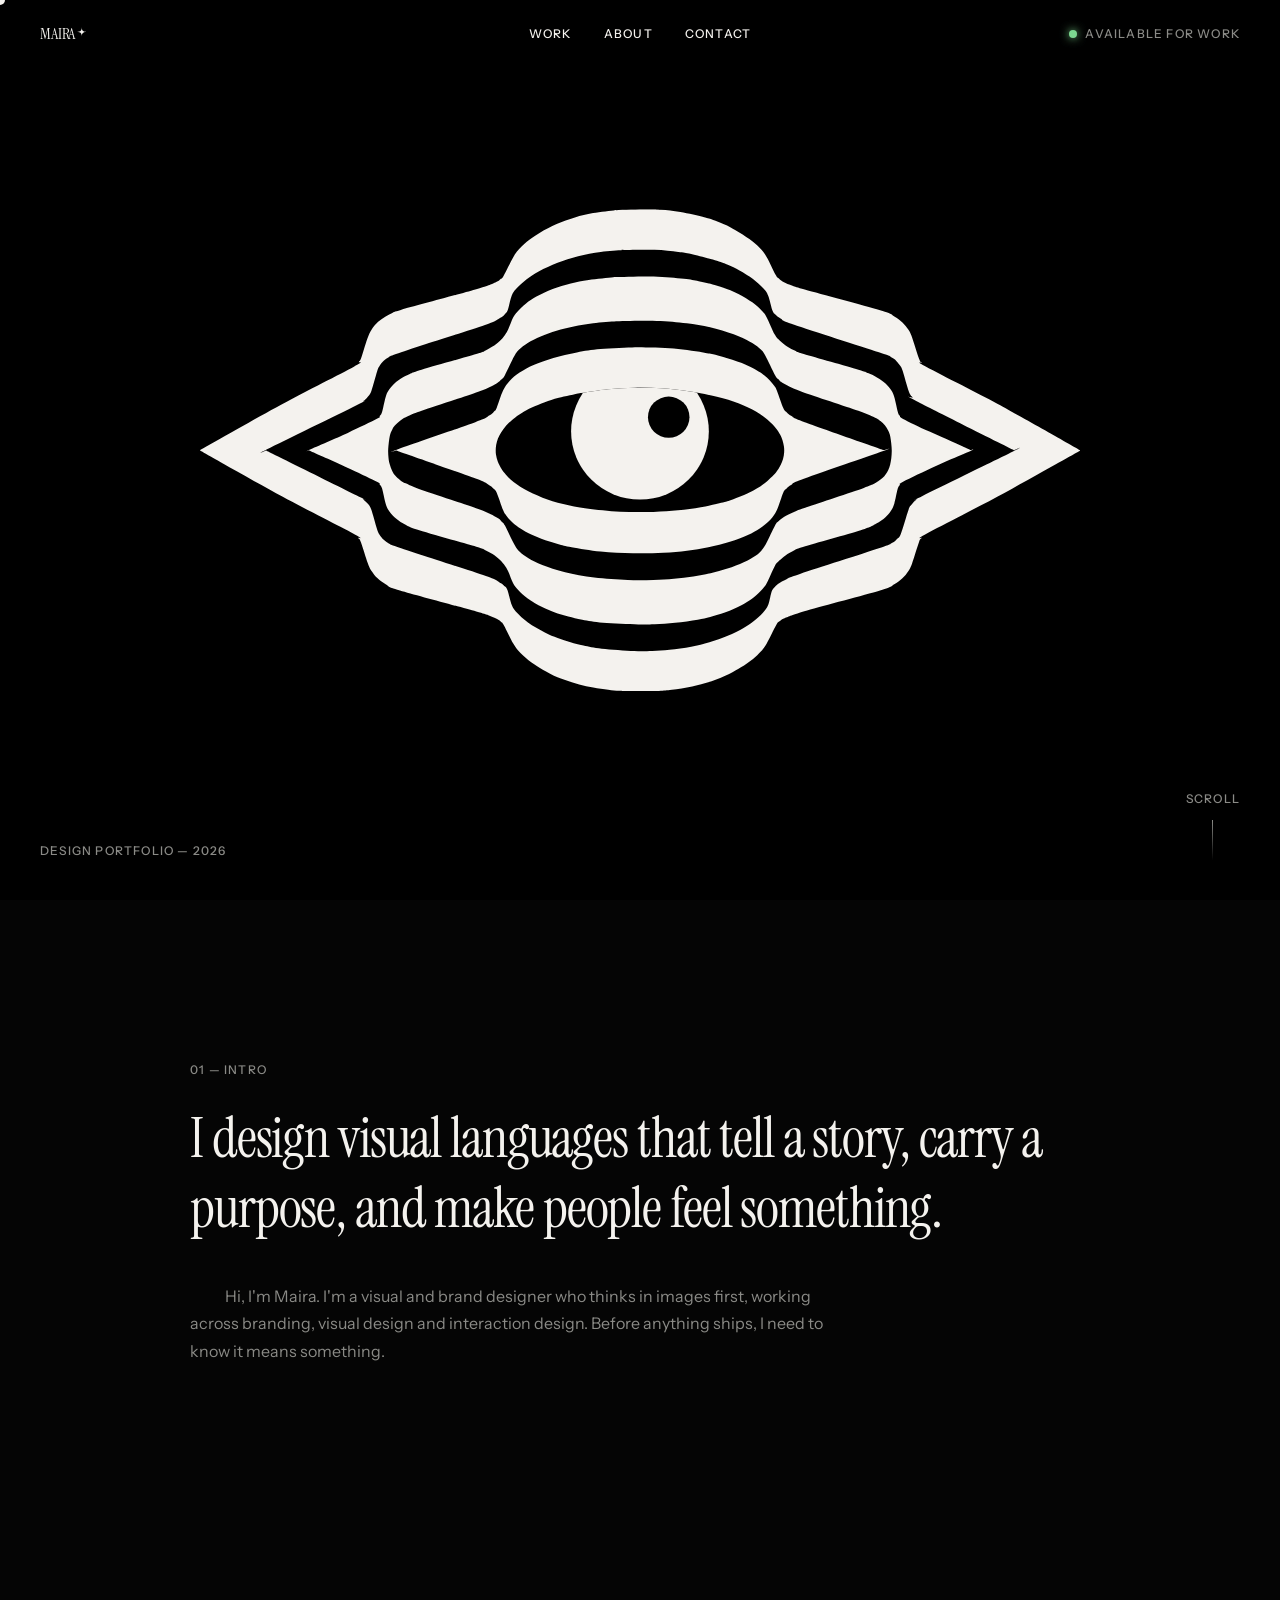
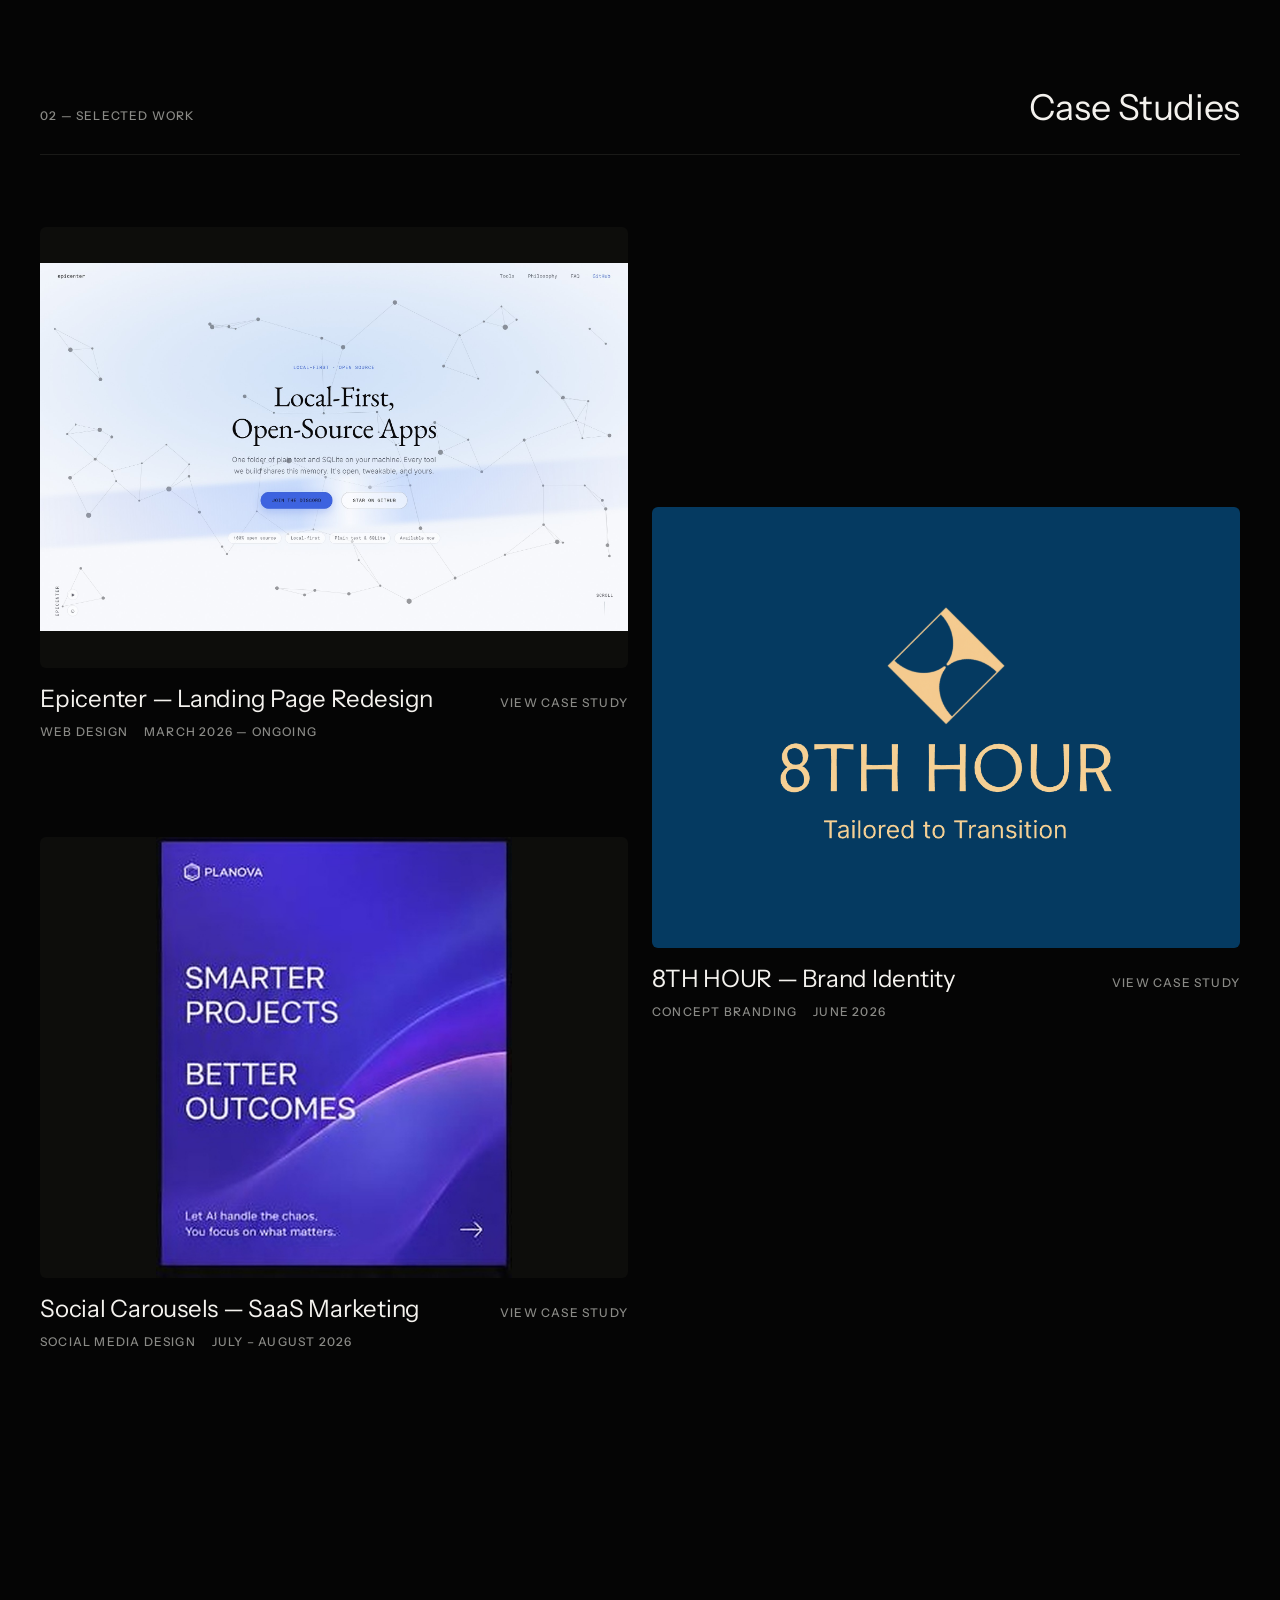
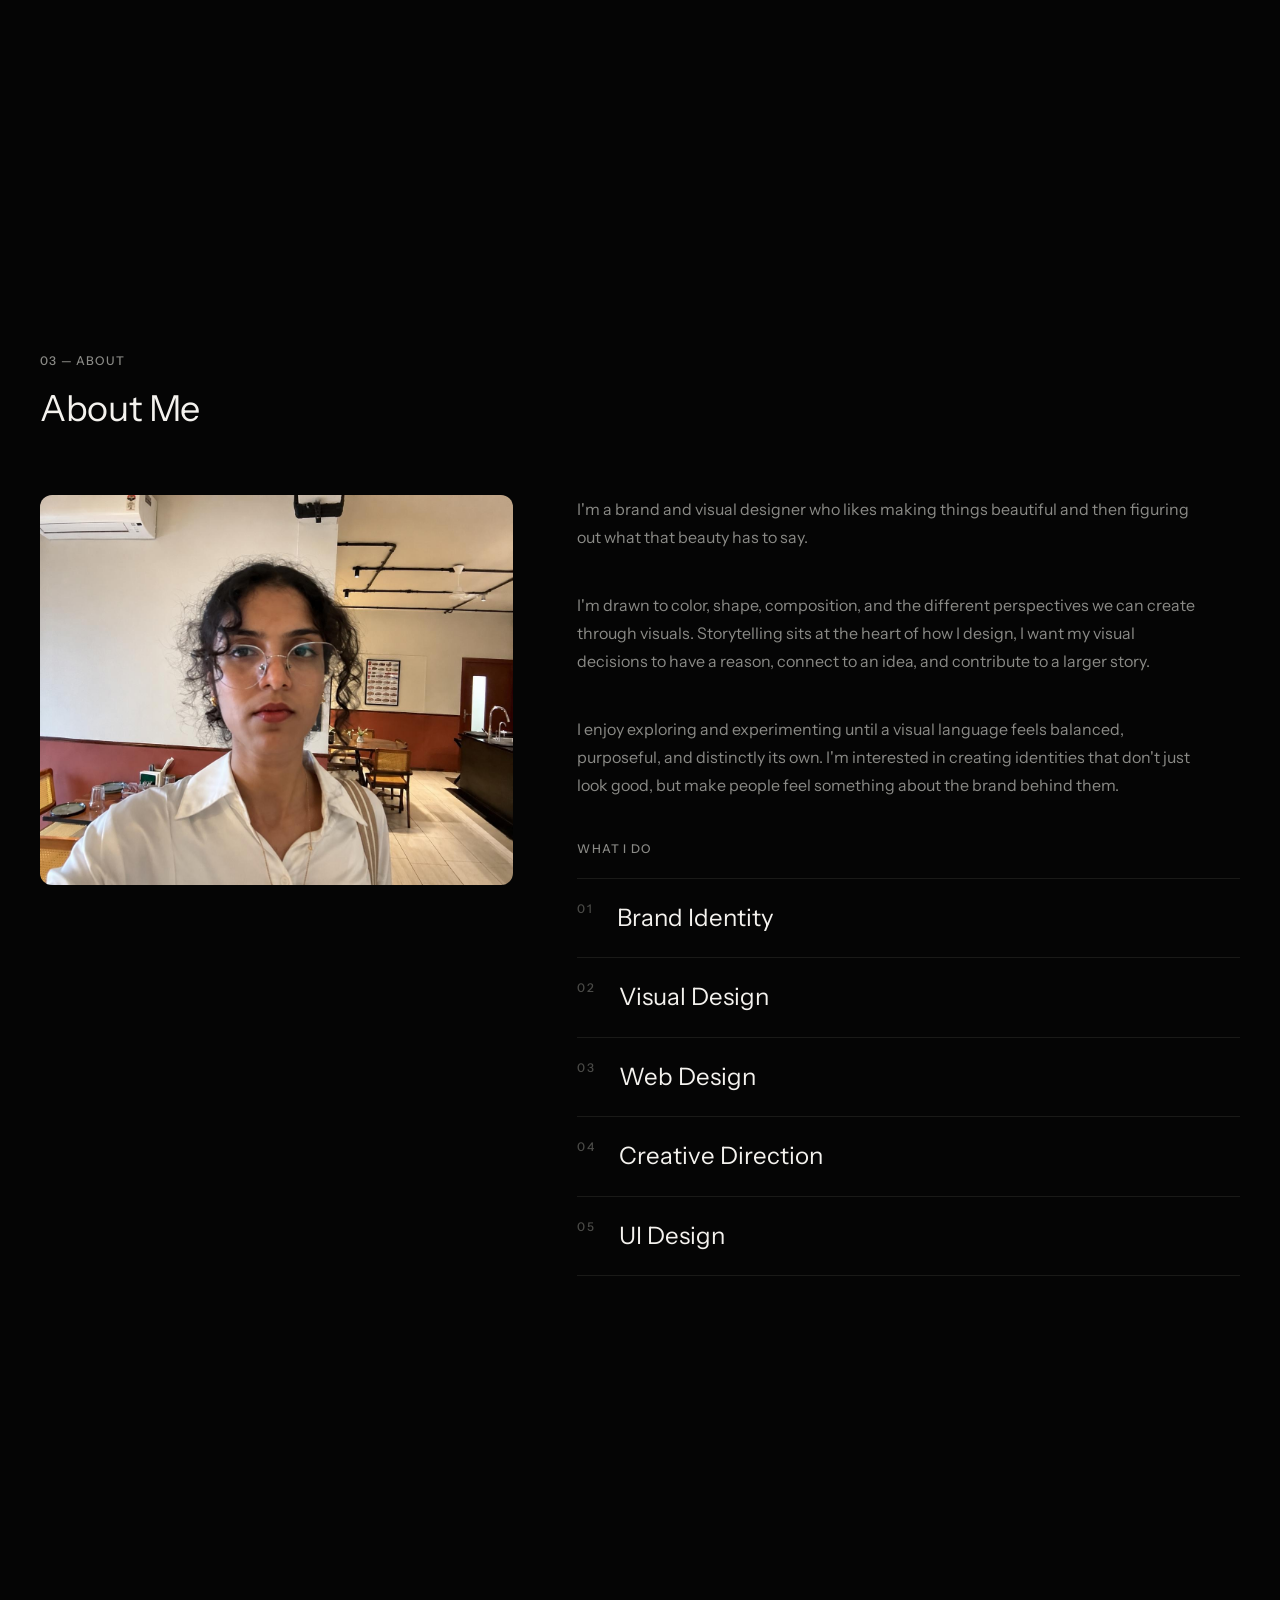
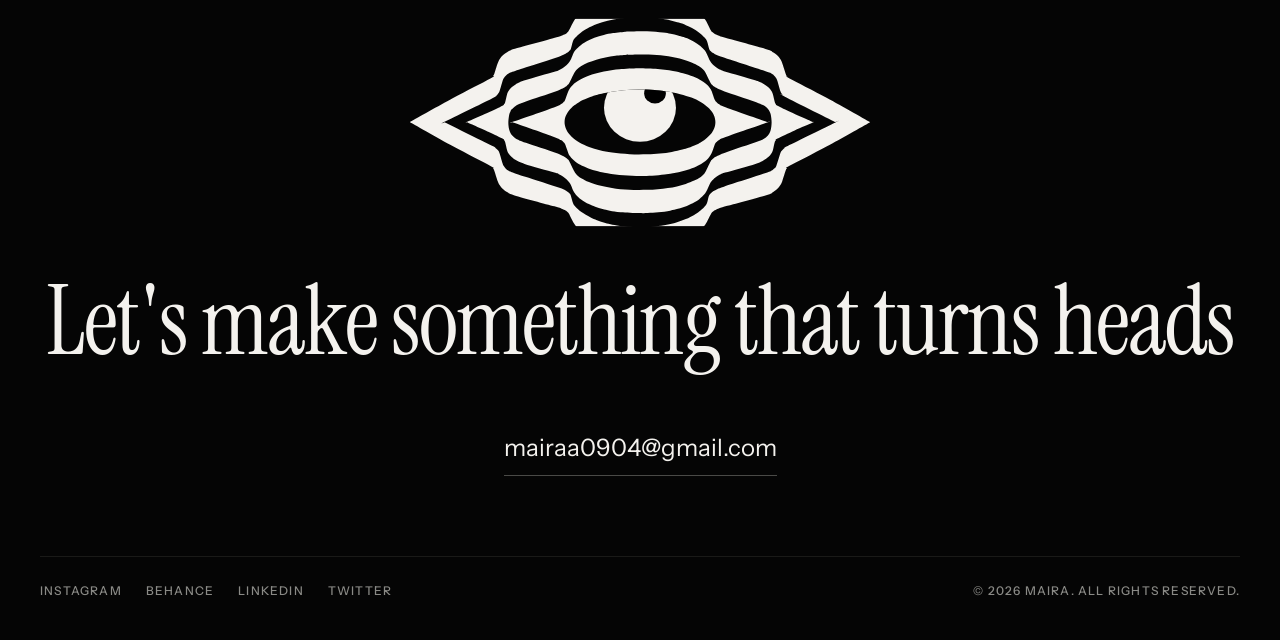
==== index.html @ 18695dc4 "Make all three About paragraphs match in font and size Dropped the italic Instrument Serif pull-quot" ====
<!DOCTYPE html>
<html lang="en">
<head>
<meta charset="UTF-8" />
<meta name="viewport" content="width=device-width, initial-scale=1.0" />
<title>Maira — Design Portfolio</title>
<meta name="description" content="Maira — Multidisciplinary designer working across brand, product and digital experience design." />
<link rel="icon" href="assets/favicon.ico" sizes="any">
<link rel="icon" href="assets/favicon-32.png" type="image/png" sizes="32x32">
<link rel="icon" href="assets/favicon-512.png" type="image/png" sizes="512x512">
<link rel="apple-touch-icon" href="assets/apple-touch-icon.png">
<link rel="preconnect" href="https://fonts.googleapis.com">
<link rel="preconnect" href="https://fonts.gstatic.com" crossorigin>
<link href="https://fonts.googleapis.com/css2?family=Instrument+Sans:wght@400;500;700&family=Instrument+Serif:ital@0;1&display=swap" rel="stylesheet">
<link rel="stylesheet" href="css/style.css?v=7" />
</head>
<body>

<div class="cursor" id="cursor"></div>
<div class="grain"></div>

<svg width="0" height="0" style="position:absolute" aria-hidden="true">
  <defs>
    <symbol id="eyeMark" viewBox="0 0 815.08 446.53">
      <clipPath id="eyeOpen"><path d="M351.53 170.43C348.07 171.17 337.65 173.23 332.29 174.60C326.92 175.97 323.51 177.14 319.35 178.64C315.19 180.14 310.55 182.15 307.35 183.61C304.15 185.07 302.76 185.83 300.16 187.39C297.56 188.95 294.06 191.29 291.75 192.99C289.45 194.69 288.10 195.86 286.33 197.60C284.56 199.34 282.63 201.42 281.12 203.41C279.62 205.40 278.31 207.59 277.30 209.56C276.28 211.53 275.56 213.33 275.01 215.24C274.46 217.15 274.15 219.01 274.00 220.99C273.86 222.98 273.84 225.04 274.14 227.14C274.44 229.23 275.04 231.50 275.80 233.58C276.57 235.66 277.69 237.85 278.73 239.63C279.77 241.42 280.53 242.50 282.06 244.30C283.60 246.09 284.91 247.94 287.93 250.42C290.96 252.90 295.31 256.41 300.19 259.19C305.08 261.97 311.22 264.81 317.25 267.11C323.28 269.40 329.55 271.27 336.35 272.95C343.15 274.62 349.28 275.97 358.07 277.17C366.85 278.36 378.72 279.60 389.05 280.12C399.38 280.65 411.09 280.52 420.05 280.31C429.01 280.10 435.50 279.59 442.81 278.88C450.12 278.16 457.26 277.19 463.91 276.03C470.57 274.87 477.83 273.15 482.75 271.93C487.67 270.71 489.39 270.16 493.43 268.71C497.47 267.26 503.41 264.83 506.98 263.24C510.56 261.65 512.16 260.77 514.88 259.15C517.60 257.54 520.20 256.13 523.30 253.56C526.40 250.99 531.12 246.36 533.47 243.71C535.82 241.06 536.32 239.74 537.41 237.66C538.50 235.59 539.40 233.31 540.01 231.25C540.61 229.18 540.89 227.18 541.04 225.27C541.18 223.36 541.12 221.68 540.87 219.78C540.62 217.88 540.11 215.66 539.53 213.85C538.96 212.04 538.37 210.67 537.44 208.93C536.51 207.20 535.49 205.41 533.95 203.44C532.41 201.48 531.37 199.84 528.20 197.17C525.03 194.49 519.85 190.31 514.93 187.41C510.00 184.51 504.66 182.04 498.64 179.74C492.63 177.45 486.50 175.49 478.82 173.63C471.13 171.76 461.07 169.85 452.55 168.55C444.02 167.25 435.95 166.39 427.65 165.84C419.36 165.29 411.08 165.09 402.78 165.23C394.49 165.37 386.18 165.87 377.90 166.69C369.62 167.51 357.49 169.53 353.09 170.15C348.70 170.78 355.00 169.69 351.53 170.43Z"/></clipPath>
      <path class="mark__art" fill-rule="evenodd" d="M385.56 0.82C390.43 0.68 407.14 0.11 414.05 0.07C420.97 0.02 421.89 0.12 427.05 0.55C432.20 0.97 438.17 1.43 444.96 2.60C451.76 3.77 462.02 6.08 467.82 7.59C473.62 9.09 475.81 10.08 479.76 11.62C483.72 13.17 486.68 14.20 491.52 16.85C496.37 19.49 504.36 24.33 508.85 27.50C513.35 30.67 515.82 33.05 518.50 35.87C521.18 38.69 522.53 40.34 524.94 44.43C527.35 48.52 531.21 57.17 532.98 60.39C534.76 63.61 534.51 62.70 535.60 63.76C536.69 64.83 537.74 65.78 539.54 66.80C541.35 67.82 543.01 68.65 546.43 69.90C549.85 71.15 546.17 70.36 560.08 74.30C573.99 78.23 616.05 89.35 629.89 93.51C643.73 97.67 639.66 97.38 643.11 99.26C646.57 101.13 648.45 102.75 650.61 104.76C652.76 106.77 654.57 109.12 656.03 111.33C657.48 113.54 657.66 113.52 659.32 118.02C660.99 122.53 664.50 134.38 666.01 138.37C667.52 142.37 667.30 140.77 668.39 142.01C669.47 143.26 660.76 139.44 672.51 145.85C684.26 152.25 715.16 167.59 738.90 180.46C762.63 193.33 814.92 223.07 814.92 223.07C814.92 223.07 827.27 216.65 814.59 223.82C801.91 230.99 762.52 253.27 738.83 266.09C715.14 278.91 684.20 294.32 672.45 300.74C660.70 307.15 669.43 303.33 668.35 304.59C667.27 305.84 667.45 304.36 666.00 308.24C664.54 312.11 661.27 323.34 659.61 327.84C657.94 332.34 657.50 332.92 656.00 335.26C654.49 337.59 652.74 339.83 650.58 341.84C648.43 343.85 646.51 345.45 643.05 347.32C639.60 349.19 643.30 349.01 629.84 353.06C616.38 357.11 577.01 367.33 562.28 371.61C547.55 375.89 545.65 377.10 541.46 378.73C537.28 380.37 538.46 380.36 537.17 381.40C535.89 382.45 535.77 381.55 533.73 385.01C531.69 388.47 527.29 398.04 524.91 402.15C522.52 406.26 521.55 407.29 519.44 409.68C517.32 412.06 515.28 414.00 512.22 416.44C509.15 418.88 504.72 421.98 501.04 424.30C497.35 426.63 494.65 428.26 490.11 430.38C485.58 432.51 479.54 435.12 473.83 437.05C468.11 438.98 461.95 440.65 455.81 441.98C449.67 443.31 442.11 444.35 436.98 445.05C431.86 445.74 430.21 445.88 425.05 446.13C419.90 446.38 412.05 446.54 406.05 446.53C400.05 446.52 393.71 446.32 389.06 446.07C384.41 445.82 382.28 445.54 378.14 445.02C374.01 444.51 368.75 443.82 364.26 443.00C359.76 442.17 355.65 441.29 351.20 440.09C346.75 438.89 342.05 437.46 337.56 435.80C333.07 434.13 329.29 432.74 324.27 430.10C319.24 427.45 311.93 423.08 307.40 419.95C302.87 416.81 299.96 414.24 297.08 411.28C294.21 408.32 292.72 406.47 290.15 402.20C287.59 397.93 283.54 388.96 281.68 385.66C279.81 382.36 280.00 383.35 278.98 382.37C277.96 381.40 277.28 380.76 275.57 379.81C273.86 378.86 271.99 377.90 268.71 376.69C265.43 375.47 269.81 376.45 255.90 372.52C241.99 368.59 199.12 357.23 185.24 353.09C171.37 348.96 176.11 349.58 172.66 347.71C169.20 345.84 166.76 343.93 164.50 341.86C162.24 339.79 160.59 337.62 159.08 335.29C157.57 332.95 157.12 332.36 155.45 327.87C153.78 323.37 150.52 312.18 149.06 308.30C147.60 304.43 147.78 305.88 146.70 304.63C145.63 303.37 154.35 307.18 142.61 300.77C130.86 294.35 99.98 279.01 76.24 266.13C52.50 253.26 0.16 223.51 0.16 223.51C0.16 223.51 -12.07 229.86 0.50 222.75C13.06 215.63 51.87 193.63 75.54 180.81C99.22 167.99 130.62 152.39 142.55 145.82C154.48 139.25 145.98 142.75 147.11 141.38C148.25 140.01 148.06 141.16 149.36 137.62C150.66 134.08 153.29 124.52 154.90 120.13C156.52 115.74 157.34 113.92 159.02 111.27C160.70 108.63 162.85 106.27 165.00 104.26C167.16 102.26 169.69 100.63 171.96 99.23C174.23 97.83 176.28 96.88 178.63 95.88C180.97 94.88 173.27 96.82 186.01 93.22C198.74 89.62 240.42 78.51 255.01 74.27C269.60 70.04 269.68 69.43 273.57 67.83C277.47 66.23 277.10 65.71 278.38 64.66C279.66 63.61 279.30 64.92 281.26 61.54C283.22 58.16 287.66 48.59 290.13 44.39C292.60 40.19 293.59 39.02 296.08 36.34C298.57 33.67 301.88 30.80 305.07 28.32C308.26 25.84 311.00 23.91 315.21 21.46C319.42 19.01 325.01 15.94 330.35 13.63C335.69 11.31 341.63 9.25 347.26 7.57C352.89 5.89 357.89 4.66 364.15 3.55C370.41 2.44 381.26 1.37 384.83 0.91C388.40 0.46 380.69 0.96 385.56 0.82ZM391.33 37.75C387.83 38.07 377.99 38.61 371.14 39.58C364.29 40.55 356.88 41.91 350.22 43.56C343.57 45.21 337.23 47.18 331.20 49.48C325.18 51.77 318.85 54.78 314.08 57.33C309.31 59.89 306.13 62.04 302.56 64.81C298.99 67.58 295.02 71.29 292.67 73.95C290.32 76.61 289.71 77.53 288.45 80.77C287.18 84.00 286.13 90.59 285.08 93.36C284.03 96.12 283.26 96.19 282.12 97.38C280.98 98.56 281.26 98.84 278.23 100.48C275.20 102.11 276.03 102.95 263.95 107.20C251.86 111.44 219.79 121.35 205.72 125.95C191.66 130.56 184.69 132.96 179.54 134.82C174.39 136.67 176.38 136.13 174.81 137.07C173.24 138.00 171.59 139.01 170.15 140.41C168.70 141.80 167.18 143.78 166.16 145.42C165.14 147.07 165.25 146.49 164.02 150.26C162.80 154.03 160.23 164.15 158.80 168.05C157.37 171.95 156.67 172.05 155.43 173.65C154.19 175.25 153.16 176.28 151.35 177.63C149.53 178.98 159.40 174.33 144.52 181.77C129.64 189.22 75.96 215.35 62.06 222.31C48.17 229.27 61.13 223.53 61.13 223.53C61.13 223.53 130.27 257.65 145.22 265.14C160.17 272.64 149.21 267.31 150.84 268.51C152.47 269.72 153.73 270.83 155.01 272.38C156.29 273.94 157.06 273.96 158.52 277.84C159.98 281.71 162.52 291.72 163.79 295.61C165.07 299.50 165.12 299.42 166.18 301.18C167.25 302.94 168.74 304.79 170.18 306.18C171.63 307.57 173.16 308.54 174.85 309.51C176.54 310.48 175.43 310.23 180.33 311.99C185.24 313.75 190.19 315.46 204.27 320.07C218.34 324.68 252.43 335.30 264.76 339.64C277.09 343.98 275.37 344.50 278.26 346.10C281.16 347.70 281.06 348.14 282.14 349.23C283.22 350.31 283.65 349.72 284.76 352.61C285.87 355.50 287.38 363.16 288.78 366.58C290.19 370.01 290.68 370.50 293.17 373.17C295.67 375.85 299.38 379.50 303.75 382.63C308.13 385.76 314.83 389.53 319.41 391.94C323.99 394.35 327.29 395.57 331.25 397.10C335.22 398.63 339.21 399.94 343.19 401.11C347.17 402.29 350.31 403.16 355.13 404.16C359.95 405.16 364.27 406.25 372.09 407.10C379.91 407.95 394.23 408.92 402.05 409.25C409.88 409.59 413.57 409.32 419.05 409.11C424.54 408.89 428.97 408.64 434.96 407.97C440.95 407.31 448.83 406.27 454.99 405.13C461.14 403.98 466.25 402.76 471.88 401.08C477.52 399.41 483.55 397.31 488.81 395.08C494.08 392.86 499.55 389.97 503.49 387.74C507.42 385.52 509.44 384.07 512.42 381.72C515.41 379.37 519.11 376.19 521.41 373.65C523.71 371.12 524.96 369.57 526.24 366.51C527.52 363.46 528.28 357.86 529.09 355.33C529.90 352.80 529.99 352.76 531.08 351.35C532.17 349.94 533.60 348.34 535.63 346.88C537.67 345.41 539.87 344.12 543.31 342.57C546.76 341.02 542.03 342.33 556.28 337.57C570.53 332.82 614.71 318.78 628.80 314.03C642.90 309.29 638.01 310.60 640.86 309.11C643.71 307.63 644.48 306.57 645.87 305.12C647.27 303.68 647.48 304.91 649.20 300.47C650.93 296.03 654.55 282.97 656.21 278.46C657.87 273.96 657.92 275.03 659.16 273.43C660.40 271.84 661.99 270.23 663.67 268.90C665.34 267.57 654.31 272.91 669.20 265.47C684.10 258.03 738.89 231.33 753.02 224.26C767.14 217.20 753.95 223.10 753.95 223.10C753.95 223.10 679.90 186.27 664.26 178.13C648.62 169.98 661.38 175.80 660.09 174.25C658.81 172.70 658.06 172.80 656.55 168.81C655.04 164.82 652.30 154.21 651.03 150.33C649.75 146.44 649.90 147.14 648.89 145.49C647.87 143.85 646.36 141.84 644.92 140.44C643.48 139.04 642.94 138.42 640.27 137.10C637.59 135.79 643.83 137.57 628.85 132.54C613.86 127.52 565.50 112.16 550.38 106.95C535.25 101.74 540.90 102.80 538.09 101.30C535.27 99.79 534.76 99.10 533.47 97.89C532.17 96.68 531.51 97.01 530.32 94.04C529.12 91.07 527.67 83.51 526.28 80.08C524.88 76.65 524.32 76.07 521.93 73.46C519.53 70.85 515.63 67.21 511.92 64.41C508.22 61.61 503.54 58.82 499.70 56.67C495.86 54.51 492.37 52.99 488.88 51.49C485.39 49.98 484.39 49.32 478.75 47.65C473.11 45.97 460.98 42.79 455.02 41.42C449.07 40.06 448.70 40.12 443.04 39.48C437.38 38.83 429.54 37.85 421.05 37.55C412.57 37.25 397.09 37.63 392.13 37.66C387.18 37.70 394.83 37.43 391.33 37.75ZM383.58 62.82C389.78 62.71 409.31 61.95 420.05 62.22C430.80 62.49 441.07 63.71 448.04 64.44C455.01 65.17 457.40 65.77 461.87 66.63C466.33 67.48 471.01 68.60 474.82 69.60C478.64 70.59 480.87 71.19 484.77 72.61C488.67 74.03 493.70 75.83 498.22 78.14C502.75 80.44 508.22 83.77 511.91 86.42C515.60 89.06 518.24 91.80 520.36 94.01C522.49 96.22 522.67 96.03 524.67 99.70C526.66 103.37 530.22 112.32 532.34 116.03C534.47 119.74 535.44 120.08 537.41 121.95C539.38 123.81 541.86 125.70 544.18 127.22C546.49 128.74 548.79 129.94 551.30 131.09C553.81 132.24 549.46 131.21 559.22 134.12C568.97 137.04 599.93 145.64 609.83 148.58C619.73 151.51 615.71 150.51 618.64 151.74C621.57 152.97 624.68 154.35 627.40 155.96C630.11 157.57 632.78 159.40 634.95 161.40C637.12 163.40 639.04 165.84 640.41 167.97C641.77 170.10 642.12 170.87 643.12 174.20C644.13 177.52 645.58 185.08 646.42 187.91C647.27 190.73 647.41 190.09 648.21 191.14C649.01 192.18 646.57 191.66 651.23 194.17C655.89 196.68 665.70 201.36 676.18 206.18C686.66 211.00 714.10 223.08 714.10 223.08C714.10 223.08 719.10 221.42 713.69 223.89C708.27 226.35 692.02 233.11 681.61 237.86C671.19 242.62 656.77 249.48 651.20 252.41C645.63 255.35 649.03 254.30 648.18 255.46C647.34 256.62 646.97 256.55 646.12 259.38C645.28 262.21 644.15 269.13 643.12 272.44C642.10 275.75 641.35 277.11 639.98 279.23C638.61 281.36 637.22 283.17 634.90 285.18C632.58 287.19 629.85 289.29 626.04 291.31C622.22 293.33 623.28 293.71 612.01 297.27C600.74 300.84 568.67 309.63 558.43 312.71C548.18 315.80 553.24 314.50 550.55 315.81C547.87 317.12 544.58 319.02 542.31 320.58C540.03 322.13 538.55 323.48 536.89 325.14C535.22 326.81 534.30 327.05 532.32 330.57C530.33 334.10 526.84 342.78 525.00 346.27C523.15 349.76 523.22 349.34 521.22 351.51C519.23 353.69 515.90 357.00 513.03 359.30C510.16 361.60 507.77 363.22 504.03 365.30C500.28 367.38 495.43 369.86 490.55 371.80C485.67 373.74 479.69 375.57 474.76 376.95C469.82 378.33 466.74 379.07 460.96 380.09C455.17 381.11 446.69 382.36 440.04 383.06C433.39 383.77 426.72 384.10 421.05 384.33C415.39 384.57 414.01 384.72 406.05 384.48C398.09 384.24 381.96 383.62 373.31 382.89C364.65 382.16 359.50 381.05 354.14 380.10C348.77 379.15 345.46 378.33 341.13 377.18C336.80 376.02 332.19 374.63 328.16 373.18C324.12 371.73 321.06 370.64 316.91 368.47C312.75 366.30 306.91 362.83 303.21 360.19C299.52 357.54 296.93 354.93 294.73 352.63C292.53 350.32 291.54 349.18 290.02 346.37C288.50 343.56 286.84 338.39 285.62 335.76C284.40 333.14 284.05 332.46 282.72 330.62C281.40 328.77 279.64 326.56 277.68 324.69C275.72 322.81 273.27 320.91 270.96 319.38C268.65 317.84 266.35 316.66 263.85 315.51C261.34 314.35 266.04 315.51 255.92 312.47C245.79 309.43 214.35 300.87 203.09 297.29C191.83 293.71 192.17 293.01 188.35 291.00C184.53 288.99 182.43 287.29 180.15 285.24C177.87 283.18 176.04 280.80 174.67 278.68C173.29 276.56 172.92 275.82 171.92 272.50C170.92 269.17 169.58 261.66 168.66 258.74C167.75 255.81 167.25 255.99 166.45 254.94C165.65 253.90 168.34 254.83 163.88 252.46C159.41 250.09 150.13 245.55 139.65 240.72C129.18 235.90 101.01 223.52 101.01 223.52C101.01 223.52 95.43 225.44 101.40 222.71C107.38 219.98 126.47 211.90 136.88 207.13C147.28 202.36 158.93 196.70 163.85 194.12C168.77 191.54 165.61 192.68 166.40 191.63C167.20 190.59 167.71 190.78 168.63 187.86C169.55 184.94 170.91 177.44 171.91 174.12C172.91 170.79 173.26 170.03 174.63 167.91C176.00 165.78 177.93 163.36 180.11 161.36C182.28 159.37 185.31 157.40 187.68 155.93C190.04 154.47 191.38 153.81 194.31 152.58C197.24 151.35 195.00 151.64 205.25 148.56C215.51 145.48 245.98 137.05 255.85 134.08C265.72 131.11 261.97 131.89 264.48 130.74C266.99 129.60 268.71 128.67 270.91 127.19C273.10 125.72 275.75 123.67 277.65 121.90C279.55 120.13 280.97 118.41 282.30 116.57C283.62 114.72 284.31 113.55 285.60 110.83C286.88 108.12 288.66 102.91 290.02 100.27C291.39 97.64 291.77 97.20 293.77 95.04C295.76 92.87 299.04 89.64 302.01 87.28C304.99 84.92 307.50 83.11 311.61 80.88C315.72 78.66 321.37 75.94 326.68 73.92C331.98 71.90 337.88 70.17 343.44 68.76C349.01 67.35 353.50 66.43 360.07 65.45C366.63 64.48 378.93 63.34 382.85 62.90C386.77 62.46 377.38 62.94 383.58 62.82ZM385.34 103.77C381.67 104.08 370.66 104.78 364.13 105.58C357.60 106.37 351.80 107.38 346.15 108.53C340.50 109.69 335.31 110.98 330.21 112.52C325.10 114.06 319.95 115.89 315.51 117.77C311.06 119.66 306.86 121.79 303.54 123.81C300.22 125.83 297.69 127.80 295.60 129.88C293.51 131.95 293.20 132.29 291.01 136.25C288.81 140.21 284.45 150.02 282.40 153.64C280.36 157.26 280.07 156.65 278.71 157.96C277.35 159.27 277.74 159.66 274.24 161.49C270.74 163.32 269.20 164.76 257.71 168.94C246.22 173.12 215.83 182.94 205.30 186.58C194.76 190.21 197.49 189.44 194.48 190.75C191.47 192.07 189.58 192.83 187.21 194.46C184.84 196.09 181.80 198.91 180.27 200.54C178.73 202.17 178.75 202.66 178.00 204.24C177.26 205.82 176.41 207.07 175.79 210.00C175.18 212.93 174.54 218.51 174.34 221.81C174.14 225.11 174.36 227.49 174.57 229.81C174.78 232.14 175.03 233.67 175.60 235.76C176.18 237.85 177.17 240.54 178.03 242.34C178.89 244.15 179.53 245.17 180.77 246.59C182.00 248.01 183.83 249.67 185.45 250.89C187.07 252.10 187.17 252.36 190.49 253.87C193.80 255.39 194.14 256.02 205.35 259.98C216.57 263.94 246.16 273.39 257.75 277.64C269.34 281.89 271.30 283.55 274.89 285.46C278.48 287.37 278.02 287.84 279.28 289.09C280.54 290.34 280.49 289.40 282.45 292.94C284.42 296.48 288.77 306.27 291.05 310.32C293.33 314.37 293.92 315.10 296.12 317.23C298.32 319.37 300.76 321.10 304.24 323.12C307.72 325.15 311.37 327.24 317.01 329.41C322.66 331.58 330.12 334.21 338.14 336.15C346.15 338.10 355.43 339.90 365.08 341.09C374.74 342.28 386.89 342.93 396.05 343.30C405.21 343.66 412.89 343.46 420.05 343.27C427.22 343.08 432.90 342.68 439.05 342.15C445.20 341.62 451.31 340.92 456.96 340.08C462.61 339.24 467.68 338.32 472.95 337.11C478.22 335.90 483.46 334.53 488.58 332.82C493.69 331.12 499.30 328.88 503.63 326.88C507.96 324.88 511.84 322.60 514.56 320.82C517.28 319.04 518.32 318.05 519.95 316.19C521.59 314.33 522.26 313.52 524.37 309.64C526.49 305.76 530.72 296.34 532.62 292.91C534.52 289.48 534.42 290.36 535.79 289.06C537.15 287.75 538.41 286.50 540.81 285.07C543.21 283.63 546.70 281.98 550.19 280.46C553.68 278.94 550.96 279.70 561.74 275.97C572.51 272.24 603.72 262.13 614.83 258.08C625.95 254.04 625.04 253.81 628.43 251.71C631.82 249.60 633.36 247.97 635.16 245.45C636.96 242.93 638.30 240.17 639.23 236.56C640.16 232.96 640.69 228.09 640.73 223.81C640.76 219.53 640.00 214.02 639.44 210.88C638.88 207.75 638.22 206.79 637.37 204.99C636.51 203.18 635.51 201.51 634.33 200.04C633.14 198.57 631.75 197.32 630.24 196.15C628.74 194.99 628.71 194.65 625.30 193.06C621.89 191.47 621.11 190.63 609.79 186.61C598.47 182.59 568.97 173.19 557.38 168.95C545.79 164.71 543.83 163.05 540.23 161.15C536.64 159.25 537.09 158.78 535.82 157.53C534.56 156.29 534.67 157.33 532.65 153.69C530.62 150.05 525.86 139.65 523.67 135.69C521.48 131.72 521.50 131.87 519.48 129.89C517.46 127.92 514.98 125.90 511.54 123.83C508.10 121.77 504.46 119.71 498.85 117.50C493.23 115.29 485.82 112.58 477.84 110.59C469.87 108.60 460.10 106.78 450.97 105.58C441.84 104.38 433.86 103.70 423.05 103.39C412.25 103.08 392.43 103.63 386.14 103.70C379.85 103.76 389.01 103.45 385.34 103.77ZM403.60 127.83C408.92 127.98 424.40 127.98 434.79 128.77C445.18 129.56 457.79 131.26 465.96 132.56C474.14 133.86 477.86 134.94 483.84 136.59C489.83 138.25 496.40 140.30 501.86 142.50C507.32 144.69 513.16 147.87 516.60 149.76C520.05 151.64 520.67 152.35 522.53 153.82C524.40 155.29 526.25 156.94 527.80 158.56C529.35 160.18 530.74 161.97 531.84 163.54C532.93 165.12 532.96 164.58 534.36 168.01C535.77 171.43 538.76 180.76 540.26 184.09C541.75 187.42 542.09 186.76 543.35 188.00C544.62 189.24 545.05 189.99 547.84 191.53C550.63 193.07 545.85 191.99 560.10 197.25C574.36 202.51 633.36 223.08 633.36 223.08C633.36 223.08 645.19 219.48 632.84 223.89C620.50 228.31 573.48 244.39 559.30 249.58C545.13 254.78 550.48 253.57 547.82 255.07C545.15 256.56 544.57 257.33 543.30 258.56C542.03 259.80 541.69 259.13 540.19 262.46C538.70 265.80 536.32 274.41 534.33 278.59C532.34 282.77 530.91 284.69 528.25 287.54C525.60 290.39 521.88 293.33 518.41 295.68C514.94 298.04 512.03 299.63 507.42 301.67C502.81 303.72 496.87 306.09 490.77 307.97C484.67 309.86 477.46 311.64 470.84 313.01C464.22 314.37 458.01 315.32 451.04 316.18C444.08 317.04 437.38 317.76 429.05 318.17C420.72 318.57 410.71 318.81 401.05 318.62C391.39 318.44 380.57 317.98 371.10 317.04C361.63 316.10 350.88 314.18 344.25 313.01C337.62 311.83 336.01 311.29 331.33 309.99C326.64 308.69 321.08 307.09 316.13 305.21C311.19 303.33 305.48 300.71 301.65 298.71C297.82 296.71 295.46 294.93 293.16 293.23C290.85 291.54 289.39 290.15 287.80 288.56C286.22 286.96 284.83 285.32 283.65 283.67C282.47 282.02 282.18 282.17 280.72 278.64C279.25 275.12 276.33 265.88 274.84 262.54C273.35 259.20 273.02 259.86 271.76 258.61C270.50 257.37 270.42 256.77 267.27 255.09C264.11 253.41 267.09 253.80 252.83 248.54C238.57 243.28 181.70 223.53 181.70 223.53C181.70 223.53 170.01 227.10 182.22 222.71C194.43 218.32 240.72 202.47 254.99 197.21C269.26 191.94 264.97 192.73 267.84 191.11C270.71 189.49 271.03 188.64 272.19 187.46C273.35 186.28 273.37 187.29 274.78 184.04C276.20 180.78 278.70 172.11 280.69 167.95C282.69 163.78 284.19 161.80 286.75 159.03C289.30 156.25 292.32 153.76 296.03 151.29C299.74 148.82 303.80 146.50 309.01 144.23C314.23 141.96 320.65 139.61 327.34 137.66C334.03 135.71 341.85 133.91 349.14 132.56C356.42 131.20 362.11 130.31 371.06 129.53C380.01 128.74 397.44 128.15 402.86 127.87C408.29 127.58 398.28 127.68 403.60 127.83ZM351.53 170.43C348.07 171.17 337.65 173.23 332.29 174.60C326.92 175.97 323.51 177.14 319.35 178.64C315.19 180.14 310.55 182.15 307.35 183.61C304.15 185.07 302.76 185.83 300.16 187.39C297.56 188.95 294.06 191.29 291.75 192.99C289.45 194.69 288.10 195.86 286.33 197.60C284.56 199.34 282.63 201.42 281.12 203.41C279.62 205.40 278.31 207.59 277.30 209.56C276.28 211.53 275.56 213.33 275.01 215.24C274.46 217.15 274.15 219.01 274.00 220.99C273.86 222.98 273.84 225.04 274.14 227.14C274.44 229.23 275.04 231.50 275.80 233.58C276.57 235.66 277.69 237.85 278.73 239.63C279.77 241.42 280.53 242.50 282.06 244.30C283.60 246.09 284.91 247.94 287.93 250.42C290.96 252.90 295.31 256.41 300.19 259.19C305.08 261.97 311.22 264.81 317.25 267.11C323.28 269.40 329.55 271.27 336.35 272.95C343.15 274.62 349.28 275.97 358.07 277.17C366.85 278.36 378.72 279.60 389.05 280.12C399.38 280.65 411.09 280.52 420.05 280.31C429.01 280.10 435.50 279.59 442.81 278.88C450.12 278.16 457.26 277.19 463.91 276.03C470.57 274.87 477.83 273.15 482.75 271.93C487.67 270.71 489.39 270.16 493.43 268.71C497.47 267.26 503.41 264.83 506.98 263.24C510.56 261.65 512.16 260.77 514.88 259.15C517.60 257.54 520.20 256.13 523.30 253.56C526.40 250.99 531.12 246.36 533.47 243.71C535.82 241.06 536.32 239.74 537.41 237.66C538.50 235.59 539.40 233.31 540.01 231.25C540.61 229.18 540.89 227.18 541.04 225.27C541.18 223.36 541.12 221.68 540.87 219.78C540.62 217.88 540.11 215.66 539.53 213.85C538.96 212.04 538.37 210.67 537.44 208.93C536.51 207.20 535.49 205.41 533.95 203.44C532.41 201.48 531.37 199.84 528.20 197.17C525.03 194.49 519.85 190.31 514.93 187.41C510.00 184.51 504.66 182.04 498.64 179.74C492.63 177.45 486.50 175.49 478.82 173.63C471.13 171.76 461.07 169.85 452.55 168.55C444.02 167.25 435.95 166.39 427.65 165.84C419.36 165.29 411.08 165.09 402.78 165.23C394.49 165.37 386.18 165.87 377.90 166.69C369.62 167.51 357.49 169.53 353.09 170.15C348.70 170.78 355.00 169.69 351.53 170.43Z"/>
      <g clip-path="url(#eyeOpen)">
        <g class="mark__eye" style="--iris-cx:407.51px;--iris-cy:204.61px">
          <circle class="mark__iris" cx="407.51" cy="204.61" r="63.79"/>
          <circle class="mark__pupil" cx="434.14" cy="189.57" r="19.23"/>
        </g>
      </g>
    </symbol>
  </defs>
</svg>


<header class="nav">
  <a href="#hero" class="nav__logo">MAIRA<svg class="nav__logo-star" viewBox="0 0 100 100" aria-hidden="true" focusable="false"><path d="M50 0 C50 38 62 50 100 50 C62 50 50 62 50 100 C50 62 38 50 0 50 C38 50 50 38 50 0 Z"/></svg></a>

  <nav class="nav__links">
    <a href="#work" data-hover>Work</a>
    <a href="#about" data-hover>About</a>
    <a href="#contact" data-hover>Contact</a>
  </nav>

  <div class="nav__status">
    <span class="dot"></span>
    Available for work
  </div>

  <button class="nav__toggle" id="navToggle" aria-label="Toggle menu">
    <span></span><span></span>
  </button>
</header>

<div class="mobile-menu" id="mobileMenu">
  <a href="#work" data-hover>Work</a>
  <a href="#about" data-hover>About</a>
  <a href="#contact" data-hover>Contact</a>
</div>

<main>

  <section id="hero" class="hero">
    <div class="hero__eye-stage">
      <svg class="eye eye--hero" viewBox="0 0 815.08 446.53" aria-hidden="true" focusable="false"><use href="#eyeMark"/></svg>
    </div>
    <div class="hero__content">
      <p class="hero__eyebrow">Design Portfolio — 2026</p>
    </div>
    <div class="hero__scroll">
      <span>Scroll</span>
      <span class="hero__scroll-line"></span>
    </div>
  </section>

  <section id="intro" class="intro">
    <div class="intro__inner">
      <span class="intro__index">01 — Intro</span>
      <h2 class="intro__tagline">
        I design visual languages that tell a story, carry a purpose, and make people feel something.
      </h2>
      <p class="intro__text reveal">
        Hi, I'm Maira. I'm a visual and brand designer who thinks in images first, working across
        branding, visual design and interaction design. Before anything ships, I need to know it
        means something.
      </p>
    </div>
  </section>

  <section id="work" class="work">
    <div class="work__header">
      <span class="work__index reveal">02 — Selected Work</span>
      <h2 class="reveal">Case Studies</h2>
    </div>

    <div class="work__grid">

      <a href="work/epicenter-redesign.html" class="work__card reveal" data-hover>
        <div class="work__media"><img src="assets/work/epicenter-redesign/hero.jpg" alt="Epicenter landing page hero: a network diagram behind the headline 'Local-First, Open-Source Apps'" loading="lazy"></div>
        <div class="work__row">
          <h3 class="work__name">Epicenter — Landing Page Redesign</h3>
          <span class="work__cta">View case study</span>
        </div>
        <div class="work__tags">
          <span>Web Design</span>
          <span>March 2026 — Ongoing</span>
        </div>
      </a>

      <a href="work/8th-hour.html" class="work__card reveal" data-hover>
        <div class="work__media work__media--navy">
          <img src="assets/work/8th-hour/logo-navy.png" alt="8TH HOUR wordmark and diamond monogram in gold on navy" loading="lazy">
        </div>
        <div class="work__row">
          <h3 class="work__name">8TH HOUR — Brand Identity</h3>
          <span class="work__cta">View case study</span>
        </div>
        <div class="work__tags">
          <span>Concept Branding</span>
          <span>June 2026</span>
        </div>
      </a>

      <a href="work/social-carousels.html" class="work__card reveal" data-hover>
        <div class="work__media">
          <img src="assets/work/social-carousels/planova-1.jpg" alt="Planova carousel opening slide reading Smarter projects, better outcomes" loading="lazy">
        </div>
        <div class="work__row">
          <h3 class="work__name">Social Carousels — SaaS Marketing</h3>
          <span class="work__cta">View case study</span>
        </div>
        <div class="work__tags">
          <span>Social Media Design</span>
          <span>July – August 2026</span>
        </div>
      </a>

    </div>
  </section>

  <section id="about" class="about">
    <div class="about__header">
      <span class="about__index reveal">03 — About</span>
      <h2 class="reveal">About Me</h2>
    </div>

    <div class="about__grid">
      <div class="about__photo reveal">
        <img src="assets/about/photo.jpg" alt="Portrait of Maira" loading="lazy">
      </div>
      <div class="about__content">
        <p class="about__bio reveal">
          I'm a brand and visual designer who likes making things beautiful and then figuring out
          what that beauty has to say.
        </p>
        <p class="about__bio reveal">
          I'm drawn to color, shape, composition, and the different perspectives we can create
          through visuals. Storytelling sits at the heart of how I design, I want my visual decisions
          to have a reason, connect to an idea, and contribute to a larger story.
        </p>
        <p class="about__bio reveal">
          I enjoy exploring and experimenting until a visual language feels balanced, purposeful, and
          distinctly its own. I'm interested in creating identities that don't just look good, but
          make people feel something about the brand behind them.
        </p>

        <div class="about__services reveal">
          <h3>What I do</h3>
          <ul>
            <li><span>01</span>Brand Identity</li>
            <li><span>02</span>Visual Design</li>
            <li><span>03</span>Web Design</li>
            <li><span>04</span>Creative Direction</li>
            <li><span>05</span>UI Design</li>
          </ul>
        </div>
      </div>
    </div>
  </section>

</main>

<footer id="contact" class="footer">
  <div class="footer__eye-stage" id="footerEyeStage">
    <svg class="eye eye--footer footer__eye" viewBox="0 0 815.08 446.53" aria-hidden="true"><use href="#eyeMark"/></svg>
    <div class="footer__lid footer__lid--top"></div>
    <div class="footer__lid footer__lid--bottom"></div>
  </div>

  <div class="footer__kinetic">
    <h2 class="split-text" data-split>Let's make something that turns heads</h2>
  </div>

  <a href="mailto:mairaa0904@gmail.com" class="footer__email" data-hover data-magnetic>
    mairaa0904@gmail.com
  </a>

  <div class="footer__bottom">
    <div class="footer__social">
      <a href="https://www.instagram.com/miasbased/" target="_blank" rel="noopener" data-hover>Instagram</a>
      <a href="https://www.behance.net/mairaa3" target="_blank" rel="noopener" data-hover>Behance</a>
      <a href="https://www.linkedin.com/in/maira-alla/" target="_blank" rel="noopener" data-hover>LinkedIn</a>
      <a href="https://x.com/miasbase" target="_blank" rel="noopener" data-hover>Twitter</a>
    </div>
    <div class="footer__copy">© 2026 Maira. All rights reserved.</div>
  </div>
</footer>

<script src="js/main.js?v=5"></script>
</body>
</html>
---- css/style.css ----
/* ═══════════════════════════════════════════════════════════════════
   Design tokens
   Every font-size comes from the six-level type scale below. Nothing sets
   a raw px size outside this block.
   ═══════════════════════════════════════════════════════════════════ */
:root {
  /* Colour */
  --black: #000000;
  --bg: #050505;
  --white: #f4f2ee;
  --grey: #8a8a86;
  --grey-dim: #4a4a47;
  --accent: #d89e9e;
  --rule: #1a1a18;

  /* Families — two, mirroring deeo.studio's grotesk + editorial-serif
     structure. The grotesk is the workhorse: body, labels, item titles
     and the largest impact type. The editorial serif is a special-occasion
     voice, reserved for statements. Instrument Sans and Instrument Serif
     are one designed pair, so they sit together by intent. */
  --grotesk: 'Instrument Sans', -apple-system, 'Helvetica Neue', Arial, sans-serif;
  --editorial: 'Instrument Serif', 'Times New Roman', serif;

  /* The case-study stylesheets still address the families by their older
     role names. Pointing those at the pair keeps one type system on the
     site rather than two. */
  --display: var(--editorial);
  --body: var(--grotesk);
  --mono: var(--grotesk);

  /* Weight */
  --fw-book: 400;
  --fw-medium: 500;
  --fw-bold: 700;

  /* Tracking — uppercase labels open up, display type tightens. */
  --track-label: 0.1em;
  --track-display: -0.01em;
  --track-hero: -0.02em;

  /* Type scale — six levels, one per job the site actually has.
     Ratios widen as the sizes grow, so text steps stay tight and display
     steps stay decisive, and no two levels collide at any width. */
  --type-micro: 12px;                          /* labels, meta, nav */
  --type-body: 16px;                           /* prose, links, wordmark */
  --type-sub: clamp(20px, 1.9vw, 24px);        /* item titles, list rows */
  --type-heading: clamp(24px, 2.8vw, 36px);    /* section titles */
  --type-statement: clamp(32px, 4.4vw, 56px);  /* ledes, taglines */
  --type-display: clamp(48px, 7.5vw, 96px);    /* kinetic line */

  /* Line height */
  --lh-tight: 1.1;
  --lh-heading: 1.25;
  --lh-body: 1.6;

  /* Spacing — 4px base */
  --s-1: 4px;
  --s-2: 8px;
  --s-3: 12px;
  --s-4: 16px;
  --s-5: 20px;
  --s-6: 24px;
  --s-8: 32px;
  --s-10: 40px;
  --s-12: 48px;
  --s-14: 56px;
  --s-16: 64px;
  --s-20: 80px;
  --s-24: 96px;

  /* Rhythm — page gutter and vertical section step. These step at
     breakpoints rather than interpolating, so every spacing value the
     site renders is an exact multiple of 4px. */
  --gutter: var(--s-5);
  --section-y: var(--s-24);
  --work-stagger: 0px;

  --ease: cubic-bezier(0.16, 1, 0.3, 1);
}

@media (min-width: 768px) {
  :root { --gutter: var(--s-8); --section-y: 128px; --work-stagger: 180px; }
}
@media (min-width: 1200px) {
  :root { --gutter: var(--s-10); --section-y: 160px; --work-stagger: 280px; }
}

* { margin: 0; padding: 0; box-sizing: border-box; }

html { scroll-behavior: smooth; }

body {
  background: var(--bg);
  color: var(--white);
  font-family: var(--grotesk);
  font-weight: var(--fw-book);
  font-size: var(--type-body);
  line-height: var(--lh-body);
  overflow-x: hidden;
  cursor: none;
}

a { color: inherit; text-decoration: none; }
ul { list-style: none; }

::selection { background: var(--white); color: var(--black); }

/* ─── Type roles ─────────────────────────────────────────────────── */

/* Structure — the grotesk carries headings and item titles. deeo sets even
   its 160px impact line in the grotesk, not the serif. */
h1, h2, h3,
.mobile-menu {
  font-family: var(--grotesk);
  font-weight: var(--fw-book);
  letter-spacing: var(--track-display);
  line-height: var(--lh-heading);
}

/* Statement — the editorial serif, kept for the few reflective moments.
   Instrument Serif ships regular and italic only, so the weight stays at
   book; anything heavier would be a synthesised faux bold. */
.nav__logo,
.intro__tagline,
.split-text {
  font-family: var(--editorial);
  font-weight: var(--fw-book);
  letter-spacing: var(--track-display);
  line-height: var(--lh-heading);
}
.intro__tagline,
.split-text { letter-spacing: var(--track-hero); }

/* Label — grotesk, uppercase, opened up. This is deeo's small-type voice;
   there is no mono anywhere on their site. */
.hero__eyebrow,
.hero__scroll,
.intro__index,
.work__index,
.work__tags,
.work__cta,
.about__index,
.about__services h3,
.about__services ul li span,
.nav__links,
.nav__status,
.footer__bottom {
  font-family: var(--grotesk);
  font-weight: var(--fw-medium);
  font-size: var(--type-micro);
  line-height: var(--lh-body);
  letter-spacing: var(--track-label);
  text-transform: uppercase;
}
.hero__eyebrow,
.hero__scroll,
.intro__index,
.work__index,
.work__tags,
.work__cta,
.about__index,
.about__services h3,
.about__services ul li span { color: var(--grey); }

/* Prose */
.intro__text,
.about__bio {
  font-family: var(--grotesk);
  font-weight: var(--fw-book);
  font-size: var(--type-body);
  line-height: var(--lh-body);
  color: var(--grey);
  max-width: 640px;
}

/* ─── Cursor ─────────────────────────────────────────────────────── */
.cursor {
  position: fixed;
  top: 0; left: 0;
  width: 10px; height: 10px;
  border-radius: 50%;
  background: var(--white);
  pointer-events: none;
  z-index: 9999;
  transform: translate(-50%, -50%);
  transition: width 0.25s var(--ease), height 0.25s var(--ease), background 0.25s var(--ease), opacity 0.25s var(--ease);
  mix-blend-mode: difference;
}
.cursor.hover { width: 44px; height: 44px; background: var(--white); }
@media (hover: none), (pointer: coarse) {
  .cursor { display: none; }
  body { cursor: auto; }
}

.grain {
  position: fixed;
  inset: 0;
  z-index: 9998;
  pointer-events: none;
  opacity: 0.035;
  background-image: url("data:image/svg+xml,%3Csvg xmlns='http://www.w3.org/2000/svg' width='120' height='120'%3E%3Cfilter id='n'%3E%3CfeTurbulence type='fractalNoise' baseFrequency='0.85' numOctaves='2' stitchTiles='stitch'/%3E%3C/filter%3E%3Crect width='100%25' height='100%25' filter='url(%23n)'/%3E%3C/svg%3E");
  mix-blend-mode: overlay;
}

/* ─── Nav ────────────────────────────────────────────────────────── */
.nav {
  position: fixed;
  top: 0; left: 0; right: 0;
  z-index: 100;
  /* Three tracks, not space-between: the outer tracks share the leftover
     width so the links sit on the page centre whatever the logo and the
     status line measure. */
  display: grid;
  grid-template-columns: 1fr auto 1fr;
  align-items: center;
  padding: var(--s-6) var(--gutter);
  font-family: var(--grotesk);
  mix-blend-mode: difference;
}

.nav__logo {
  font-size: var(--type-body);
  display: inline-flex;
  align-items: center;
  gap: 0.1em;
}
.nav__logo-star {
  width: 0.6em;
  height: 0.6em;
  fill: currentColor;
  transform: translateY(-0.12em);
}

.nav__links { display: flex; gap: var(--s-8); justify-self: center; }
.nav__links a { position: relative; }
.nav__links a::after {
  content: '';
  position: absolute;
  left: 0; bottom: calc(var(--s-1) * -1);
  width: 0; height: 1px;
  background: var(--white);
  transition: width 0.3s var(--ease);
}
.nav__links a:hover::after { width: 100%; }

.nav__status {
  justify-self: end;
  display: flex;
  align-items: center;
  gap: var(--s-2);
  color: var(--grey);
}
.dot {
  width: var(--s-2); height: var(--s-2);
  border-radius: 50%;
  background: #7bd88f;
  box-shadow: 0 0 var(--s-2) #7bd88f;
  animation: pulse 2s ease-in-out infinite;
}
@keyframes pulse { 0%, 100% { opacity: 1; } 50% { opacity: 0.4; } }

.nav__toggle {
  display: none;
  flex-direction: column;
  gap: var(--s-1);
  width: var(--s-6);
  background: none;
  border: none;
  cursor: pointer;
}
.nav__toggle span { display: block; width: 100%; height: 1px; background: var(--white); }

.mobile-menu {
  position: fixed;
  inset: 0;
  z-index: 90;
  background: var(--black);
  display: flex;
  flex-direction: column;
  align-items: center;
  justify-content: center;
  gap: var(--s-6);
  font-size: var(--type-heading);
  transform: translateY(-100%);
  transition: transform 0.5s var(--ease);
}
.mobile-menu.open { transform: translateY(0); }

@media (max-width: 768px) {
  .nav { grid-template-columns: 1fr auto; }
  .nav__links, .nav__status { display: none; }
  .nav__toggle { display: flex; justify-self: end; }
}

/* ─── Hero ───────────────────────────────────────────────────────── */
.hero {
  position: relative;
  height: 100svh;
  width: 100%;
  overflow: hidden;
  background: var(--black);
}

.hero__eye-stage {
  position: absolute;
  inset: 0;
  display: flex;
  align-items: center;
  justify-content: center;
}

/* The eye mark, inlined in the hero so its parts stay styleable. */
.eye {
  display: block;
  color: var(--white);
  aspect-ratio: 815 / 447;
  height: auto;
  opacity: 0;
  animation: heroEyeIn 1.6s var(--ease) 0.3s forwards;
}
@keyframes heroEyeIn { to { opacity: 1; } }
.eye--hero { width: min(74vw, 880px); }

.mark__art, .mark__iris { fill: currentColor; }
.mark__pupil { fill: var(--black); }

/* The iris rides inside the eyelid. Custom properties cross into the shadow
   tree that <use> builds, so the symbol stays one definition while each
   placement carries its own aim.

   The iris swings and narrows as it turns away, scaled about its own centre
   with an explicit translate either side so it does not depend on
   transform-origin resolving against the viewBox. */
.mark__eye {
  transform:
    translate(var(--eye-x, 0px), var(--eye-y, 0px))
    translate(var(--iris-cx), var(--iris-cy))
    scale(var(--eye-sx, 1), var(--eye-sy, 1))
    translate(calc(var(--iris-cx) * -1), calc(var(--iris-cy) * -1));
}

/* The pupil crosses the iris it sits on rather than riding along at a fixed
   offset. Its travel is worked out in script because holding it inside the
   iris rim is a vector limit, which calc() cannot express. */
.mark__pupil {
  transform: translate(var(--pupil-x, 0px), var(--pupil-y, 0px));
}

@media (prefers-reduced-motion: reduce) {
  .eye { opacity: 1; animation: none; }
  .mark__eye, .mark__pupil { transform: none; }
}

.hero__content {
  position: absolute;
  left: 40px;
  bottom: 40px;
  z-index: 3;
  pointer-events: none;
}
.hero__eyebrow {
  color: var(--grey);
}

.hero__scroll {
  position: absolute;
  right: 40px;
  bottom: 40px;
  z-index: 3;
  display: flex;
  flex-direction: column;
  align-items: center;
  gap: var(--s-3);
  color: var(--grey);
  text-transform: uppercase;
}
.hero__scroll-line {
  width: 1px;
  height: 40px;
  background: linear-gradient(var(--grey), transparent);
  position: relative;
  overflow: hidden;
}
.hero__scroll-line::after {
  content: '';
  position: absolute;
  top: -100%; left: 0;
  width: 100%; height: 100%;
  background: var(--white);
  animation: scrollLine 1.8s ease-in-out infinite;
}
@keyframes scrollLine { to { top: 100%; } }

@media (max-width: 768px) {
  .hero__content, .hero__scroll { left: 20px; right: 20px; bottom: 24px; }
}

/* ─── Section shared ─────────────────────────────────────────────── */
section { position: relative; padding: 0 var(--gutter); }
.reveal, .reveal-lines > * {
  opacity: 0;
  transform: translateY(24px);
  transition: opacity 0.9s var(--ease), transform 0.9s var(--ease);
}
.reveal.in-view, .reveal-lines.in-view > * { opacity: 1; transform: translateY(0); }

@media (max-width: 768px) { section { padding: 0 20px; } }

/* ─── Intro ──────────────────────────────────────────────────────── */
.intro {
  padding-block: var(--section-y);
}
.intro__inner {
  max-width: 900px;
  margin: 0 auto;
}
.intro__index {
  display: block;
  color: var(--grey);
  margin-bottom: var(--s-6);
}
.intro__tagline {
  font-size: var(--type-statement);
  line-height: 1.25;
  margin-bottom: var(--s-10);
}
.intro__text {
  line-height: 1.7;
  color: var(--grey);
  max-width: 640px;
  text-indent: 2.2em;
}

/* ─── Work ───────────────────────────────────────────────────────── */
.work { padding-block: var(--section-y); }
.work__header {
  display: flex;
  align-items: baseline;
  justify-content: space-between;
  border-bottom: 1px solid #1a1a18;
  padding-bottom: var(--s-6);
  margin-bottom: var(--s-2);
}
.work__index {
  color: var(--grey);
}
.work__header h2 {
  font-size: var(--type-heading);
}

/* Card grid — two columns at an identical pitch, with the right column
   dropped by a constant offset. That offset is the whole effect. */
.work__grid {
  display: grid;
  grid-template-columns: 1fr 1fr;
  column-gap: var(--s-6);
  row-gap: var(--s-24);
  padding-top: var(--s-16);
  padding-bottom: var(--work-stagger);   /* room for the dropped column */
}
.work__card:nth-child(even) { transform: translateY(var(--work-stagger)); }
.work__card { display: block; }

.work__media {
  aspect-ratio: 4 / 3;
  overflow: hidden;
  border-radius: 6px;
  background: #0d0d0b;
  margin-bottom: var(--s-4);
}
/* The 8TH HOUR lockup carries its own navy ground, so the card matches it
   and the artwork reads as a full bleed rather than a pasted rectangle. */
.work__media--navy { background: #053a61; }

.work__media img {
  width: 100%; height: 100%;
  display: block;
  object-fit: contain;
  transition: transform 0.6s var(--ease);
}
.work__card:hover .work__media img { transform: scale(1.04); }

.work__row {
  display: flex;
  align-items: baseline;
  justify-content: space-between;
  gap: var(--s-4);
}
.work__name {
  font-size: var(--type-sub);
}
.work__cta {
  flex: none;
  color: var(--grey);
  transition: color 0.3s var(--ease);
}
.work__card:hover .work__cta { color: var(--white); }

.work__tags {
  display: flex;
  gap: var(--s-4);
  margin-top: var(--s-2);
  color: var(--grey);
}

@media (max-width: 768px) {
  .work__grid { grid-template-columns: 1fr; row-gap: var(--s-16); padding-bottom: 0; }
}

/* ─── About ──────────────────────────────────────────────────────── */
.about { padding-block: var(--section-y); }
.about__header { margin-bottom: var(--s-16); }
.about__index {
  display: block;
  color: var(--grey);
  margin-bottom: var(--s-4);
}
.about__header h2 {
  font-size: var(--type-heading);
}

/* Photo on the left; all copy — the three paragraphs, then services —
   stacked in a single column on the right. */
.about__grid {
  display: grid;
  grid-template-columns: 1fr 1.4fr;
  gap: var(--s-16);
}
.about__photo {
  border-radius: 12px;
  background: linear-gradient(160deg, #2c2c2a, #050505 70%);
  overflow: hidden;
  align-self: start; /* hug the photo's own height instead of grid-stretching
                         to match the (taller) text column */
}
.about__photo img {
  width: 100%;
  display: block;
  /* No forced aspect-ratio or object-fit crop here on purpose — the frame
     follows the photo's own proportions instead of cropping it to fit. */
}

.about__bio {
  line-height: 1.75;
  color: var(--grey);
  max-width: 620px;
  margin-bottom: var(--s-10);
}
.about__services { margin-top: var(--s-6); }

.about__services h3 {
  color: var(--grey);
  margin-bottom: var(--s-5);
}
.about__services ul li {
  display: flex;
  gap: var(--s-6);
  padding: var(--s-5) 0;
  border-top: 1px solid #1a1a18;
  font-size: var(--type-sub);
}
.about__services ul li:last-child { border-bottom: 1px solid #1a1a18; }
.about__services ul li span {
  color: var(--grey-dim);
}

@media (max-width: 768px) {
  .about__grid { grid-template-columns: 1fr; }
  .about__photo { max-width: 260px; }
}

/* ─── Footer ─────────────────────────────────────────────────────── */
.footer {
  padding: var(--section-y) var(--gutter) var(--s-10);
  display: flex;
  flex-direction: column;
  align-items: center;
  text-align: center;
  overflow: hidden;
}

.footer__eye-stage {
  position: relative;
  width: min(46vw, 460px);
  aspect-ratio: 815.08 / 446.53;
  height: auto;
  margin-bottom: var(--s-6);
  cursor: pointer;
  overflow: hidden;
  --close: 0;
}
.footer__eye { width: 100%; height: auto; display: block; }
.footer__lid {
  position: absolute;
  left: -2px; right: -2px;
  height: 53%;
  background: var(--bg);
  transition: transform 0.6s var(--ease);
}
.footer__lid--top { top: -2px; transform: translateY(calc(-100% + var(--close) * 100%)); }
.footer__lid--bottom { bottom: -2px; transform: translateY(calc(100% - var(--close) * 100%)); }

@media (max-width: 768px) {
  .footer__eye-stage { width: 80vw; }
}

.footer__kinetic { margin-bottom: var(--s-14); }
.split-text {
  font-size: var(--type-display);
  line-height: 1.05;
}
.split-text .char {
  display: inline-block;
  opacity: 0;
  transform: translateY(60px) rotate(4deg);
  transition: opacity 0.7s var(--ease), transform 0.7s var(--ease);
}
.split-text.in-view .char { opacity: 1; transform: translateY(0) rotate(0deg); }

.footer__email {
  font-size: var(--type-sub);
  padding-bottom: var(--s-2);
  border-bottom: 1px solid var(--grey-dim);
  margin-bottom: var(--s-20);
  display: inline-block;
}

.footer__bottom {
  width: 100%;
  display: flex;
  align-items: center;
  justify-content: space-between;
  color: var(--grey);
  border-top: 1px solid #1a1a18;
  padding-top: var(--s-6);
}
.footer__social { display: flex; gap: var(--s-6); }
.footer__social a:hover { color: var(--white); }

@media (max-width: 768px) {
  .footer__bottom { flex-direction: column; gap: var(--s-4); }
}
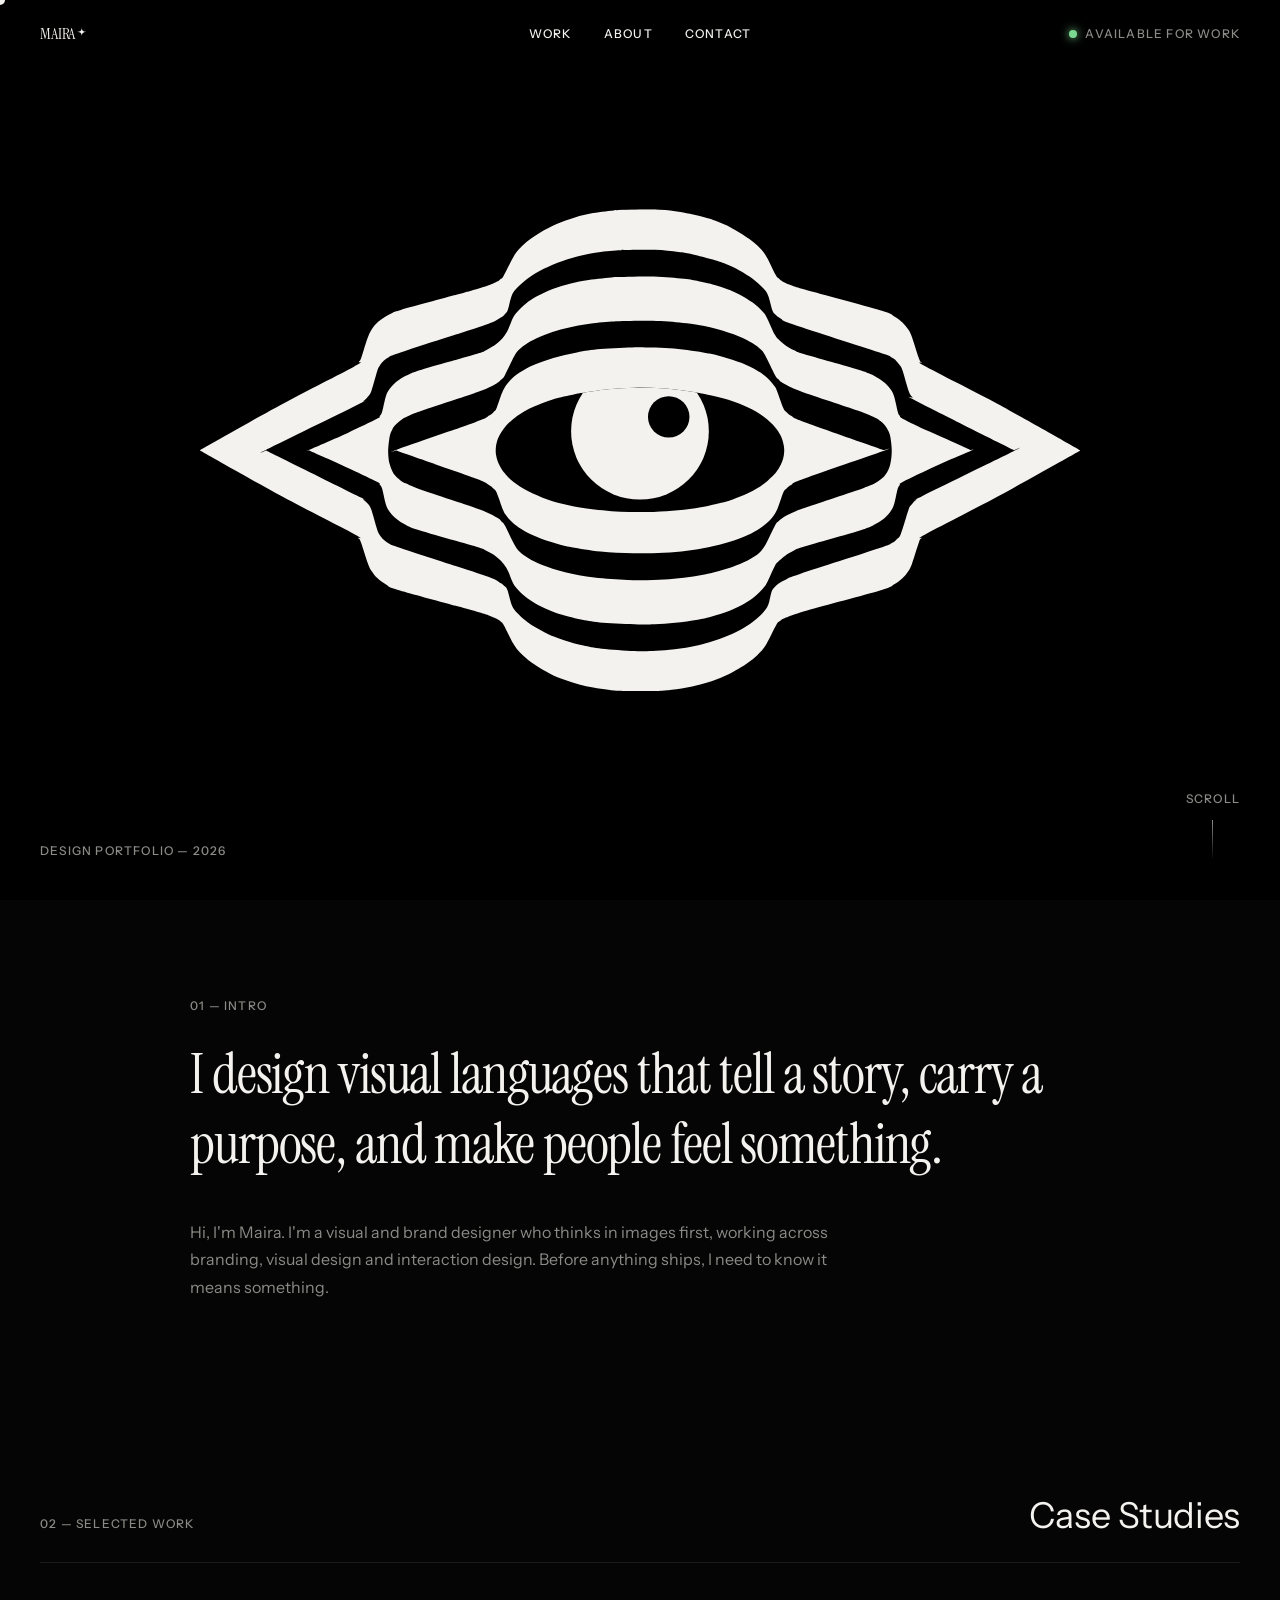
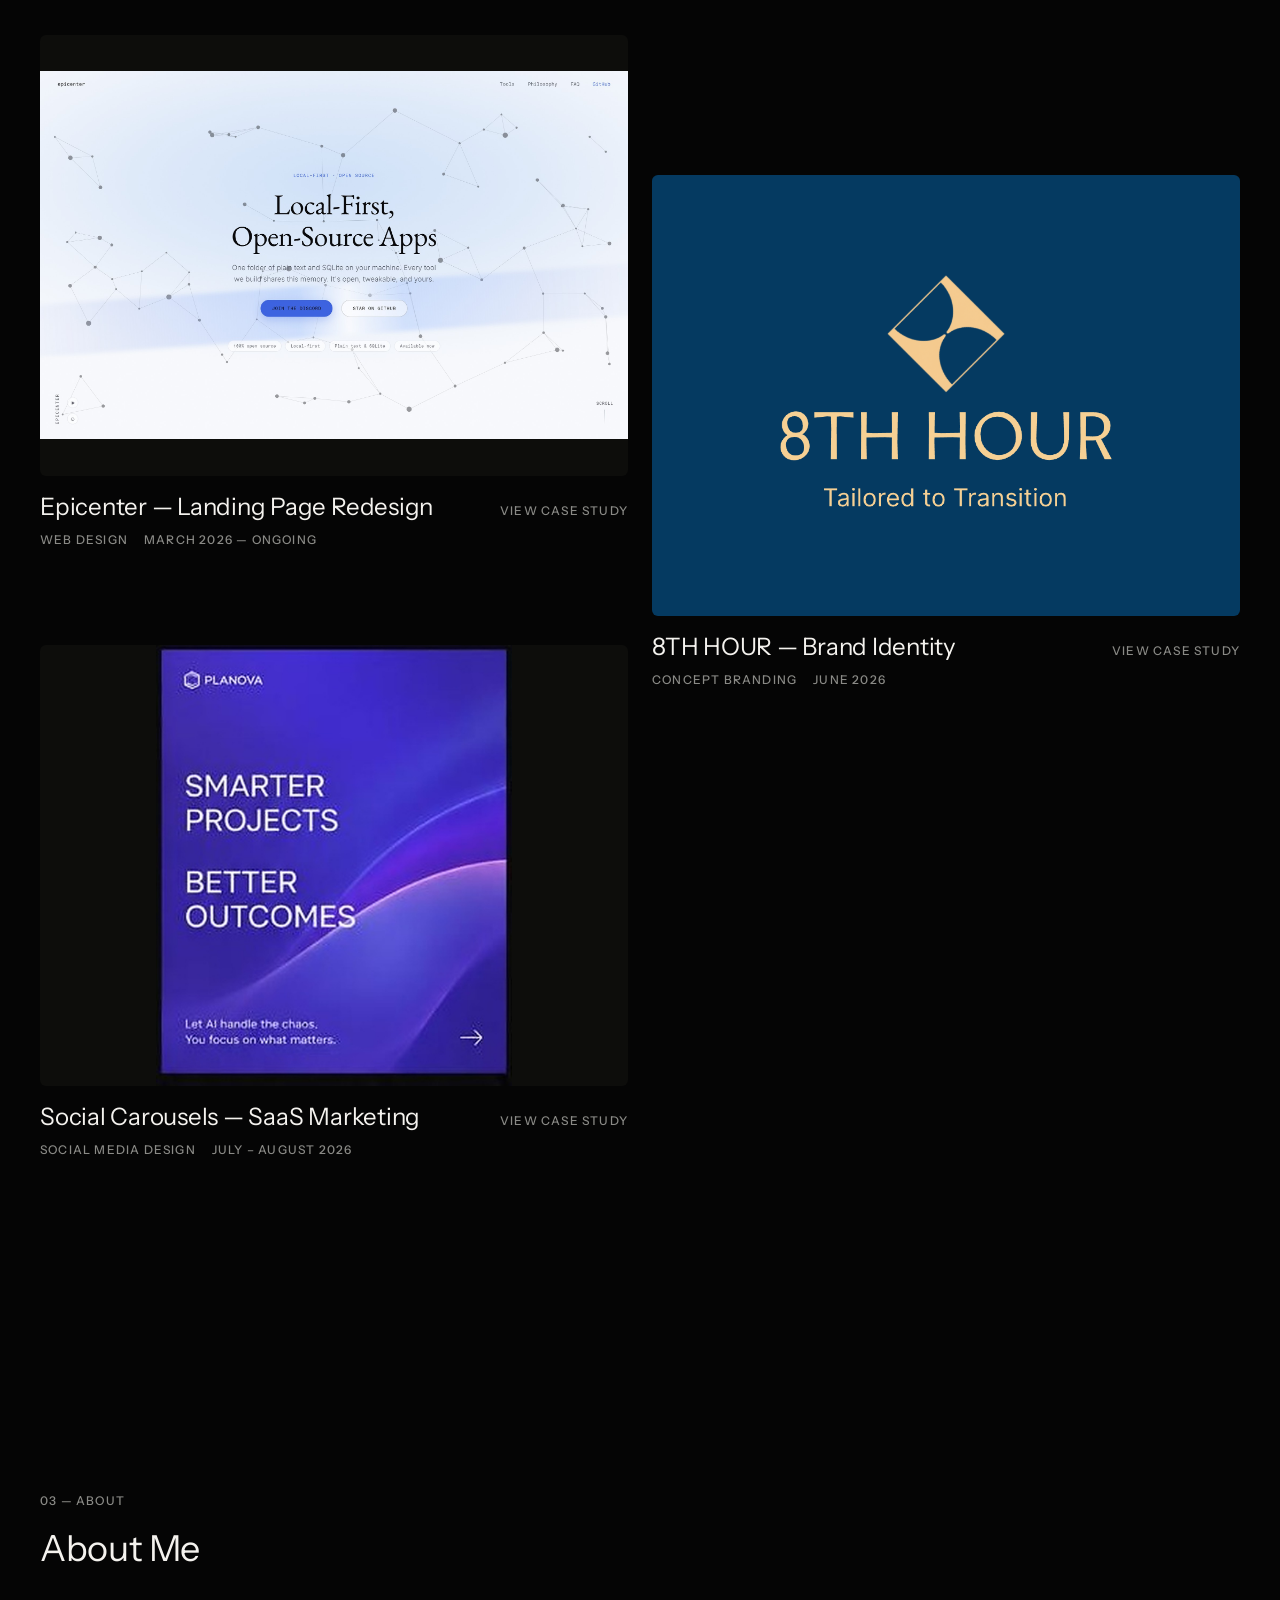
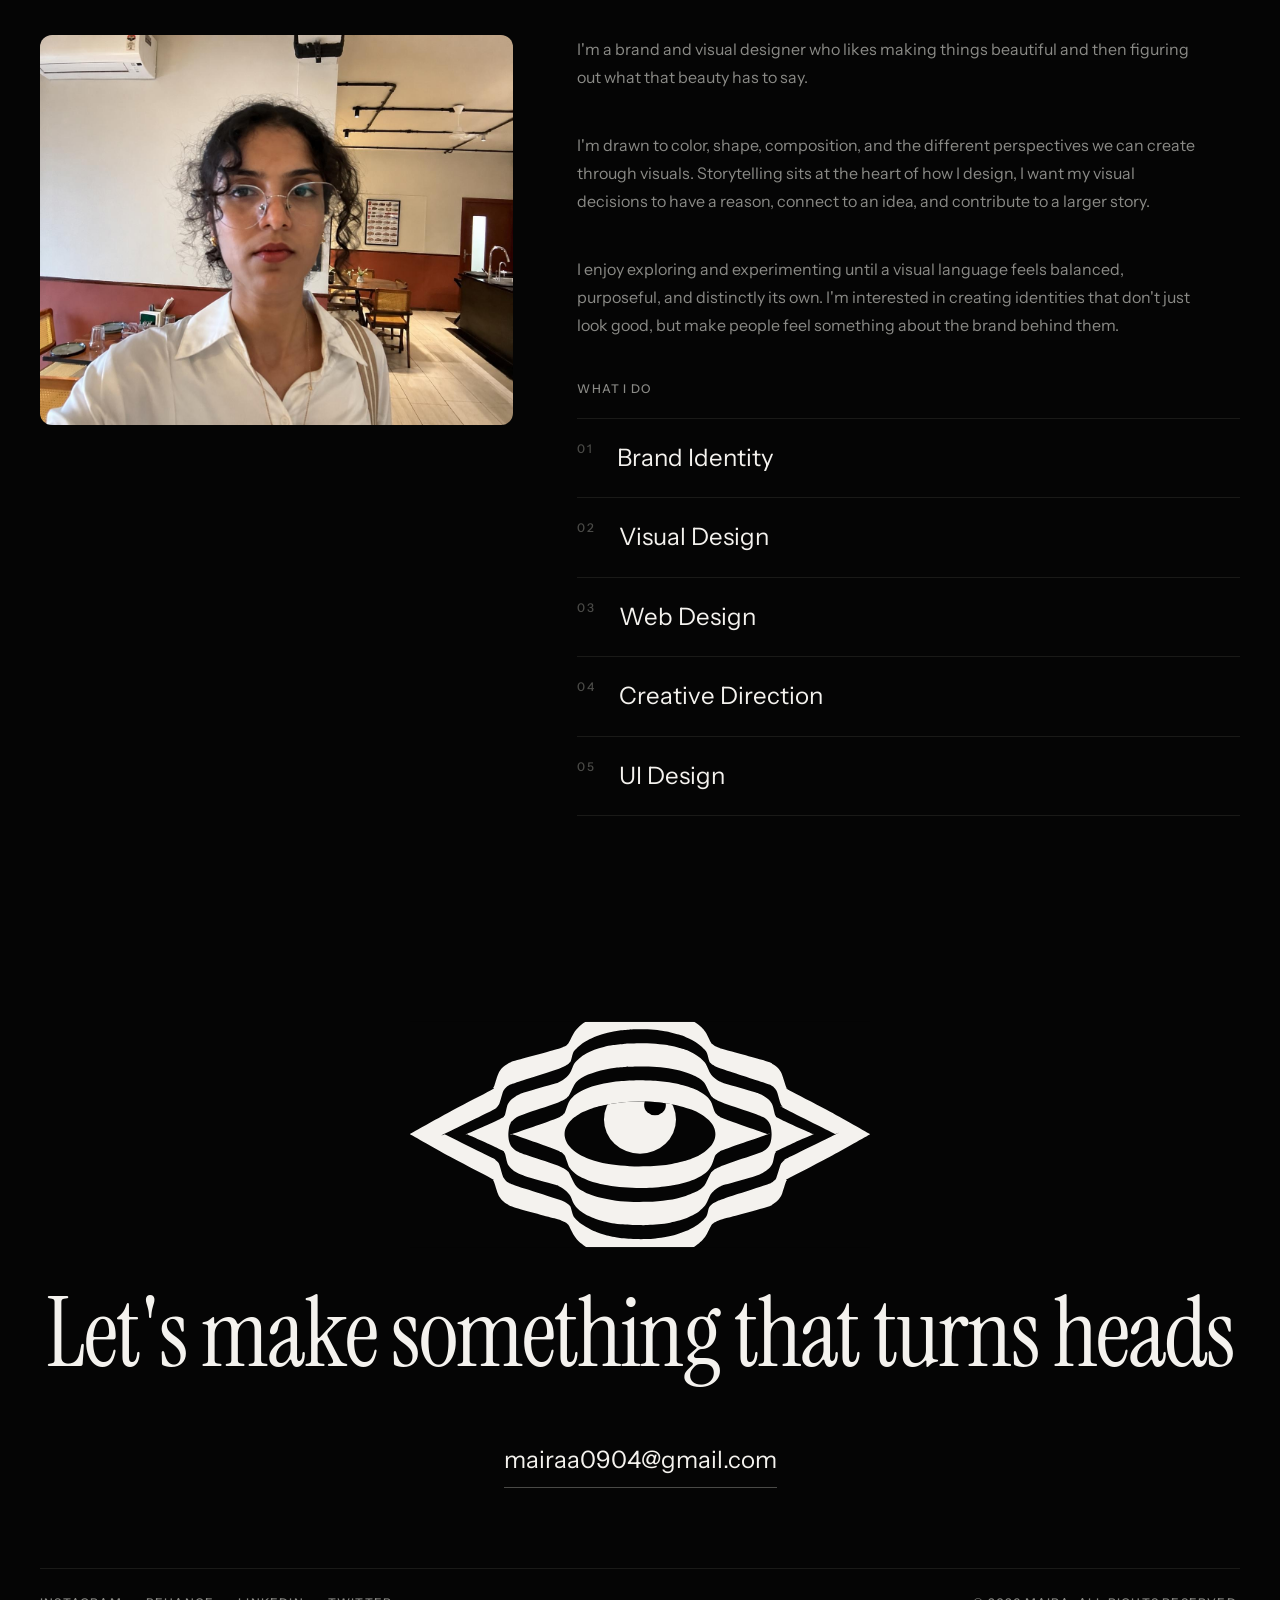
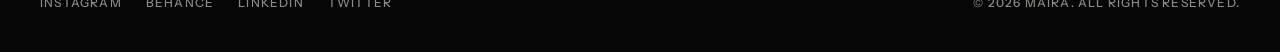
==== commit a366db2b: "Remove intro's first-line indent, tighten section-to-section spacing - Dropped text-indent on .intro" ====
--- a/index.html
+++ b/index.html
@@ -12,7 +12,7 @@
 <link rel="preconnect" href="https://fonts.googleapis.com">
 <link rel="preconnect" href="https://fonts.gstatic.com" crossorigin>
 <link href="https://fonts.googleapis.com/css2?family=Instrument+Sans:wght@400;500;700&family=Instrument+Serif:ital@0;1&display=swap" rel="stylesheet">
-<link rel="stylesheet" href="css/style.css?v=7" />
+<link rel="stylesheet" href="css/style.css?v=10" />
 </head>
 <body>
 
--- a/css/style.css
+++ b/css/style.css
@@ -72,17 +72,17 @@
      breakpoints rather than interpolating, so every spacing value the
      site renders is an exact multiple of 4px. */
   --gutter: var(--s-5);
-  --section-y: var(--s-24);
+  --section-y: var(--s-12);
   --work-stagger: 0px;
 
   --ease: cubic-bezier(0.16, 1, 0.3, 1);
 }
 
 @media (min-width: 768px) {
-  :root { --gutter: var(--s-8); --section-y: 128px; --work-stagger: 180px; }
+  :root { --gutter: var(--s-8); --section-y: 64px; --work-stagger: 90px; }
 }
 @media (min-width: 1200px) {
-  :root { --gutter: var(--s-10); --section-y: 160px; --work-stagger: 280px; }
+  :root { --gutter: var(--s-10); --section-y: 96px; --work-stagger: 140px; }
 }
 
 * { margin: 0; padding: 0; box-sizing: border-box; }
@@ -428,7 +428,6 @@
   line-height: 1.7;
   color: var(--grey);
   max-width: 640px;
-  text-indent: 2.2em;
 }
 
 /* ─── Work ───────────────────────────────────────────────────────── */
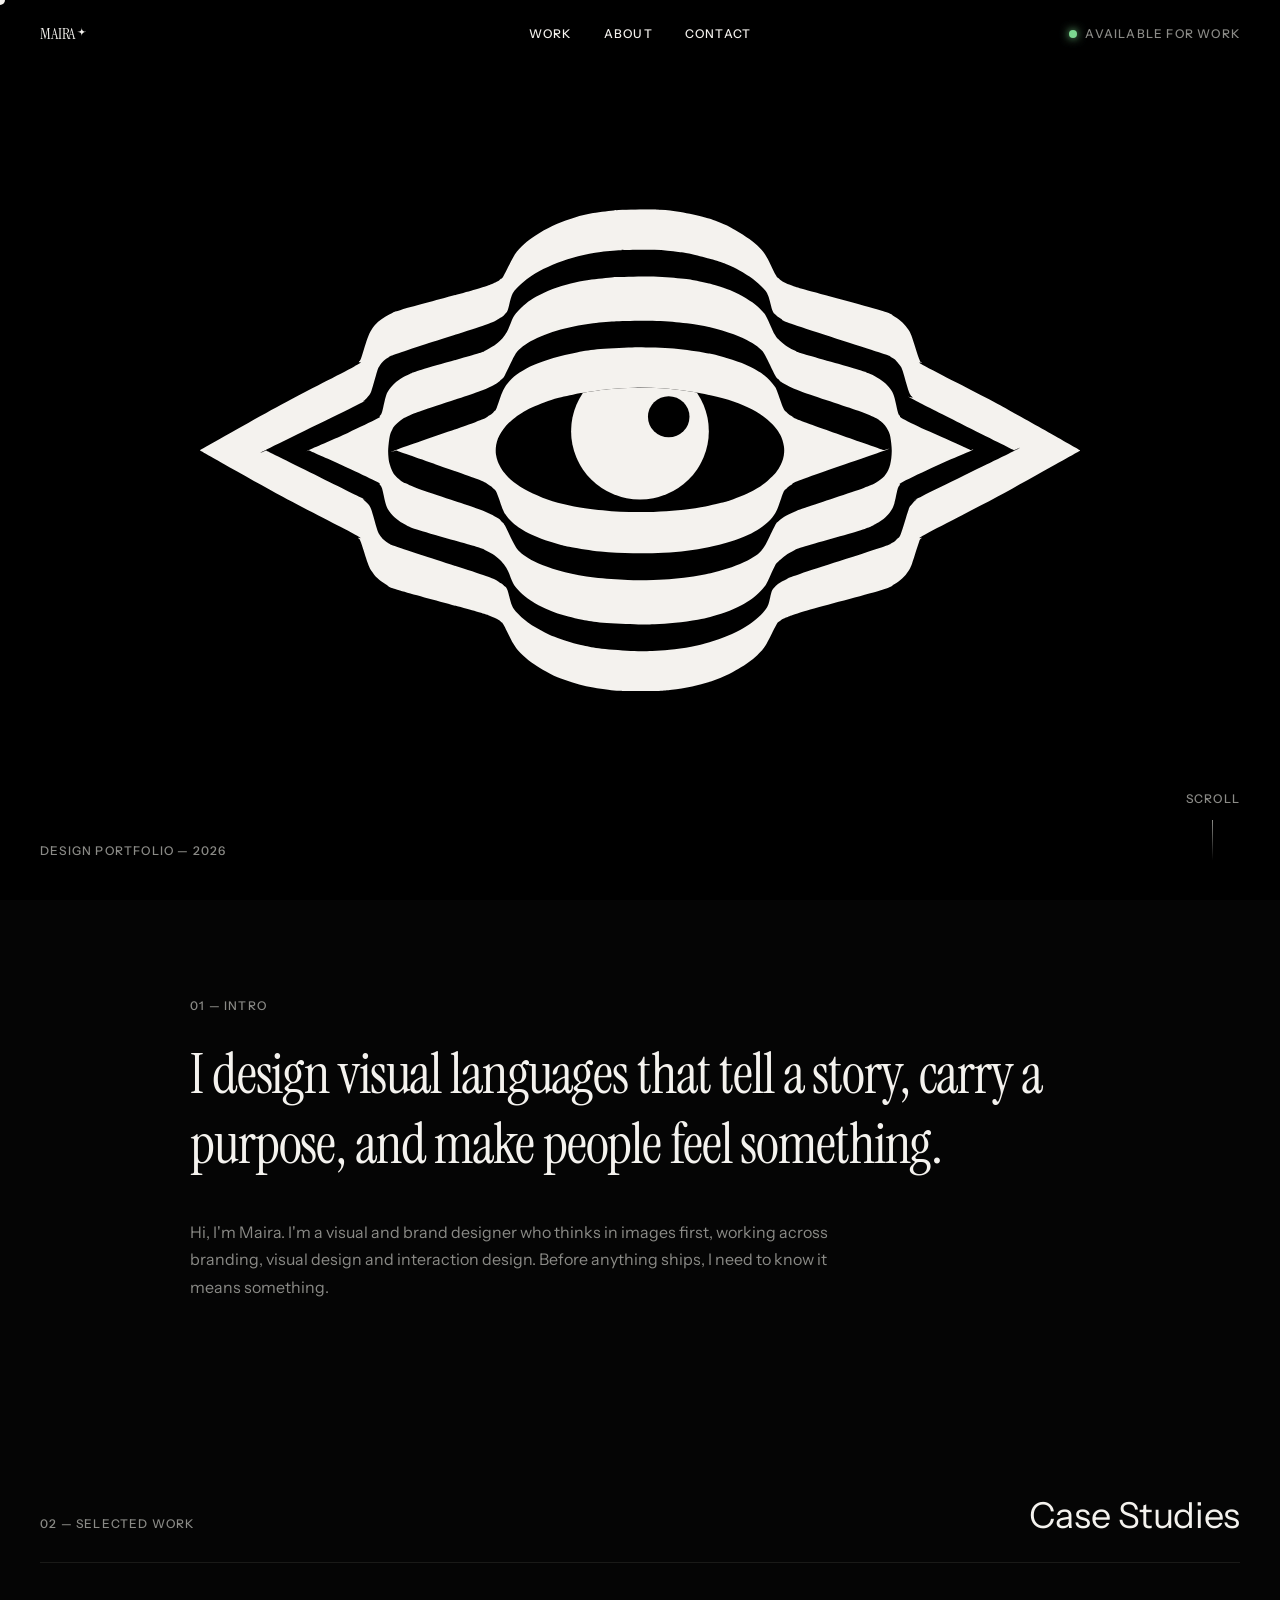
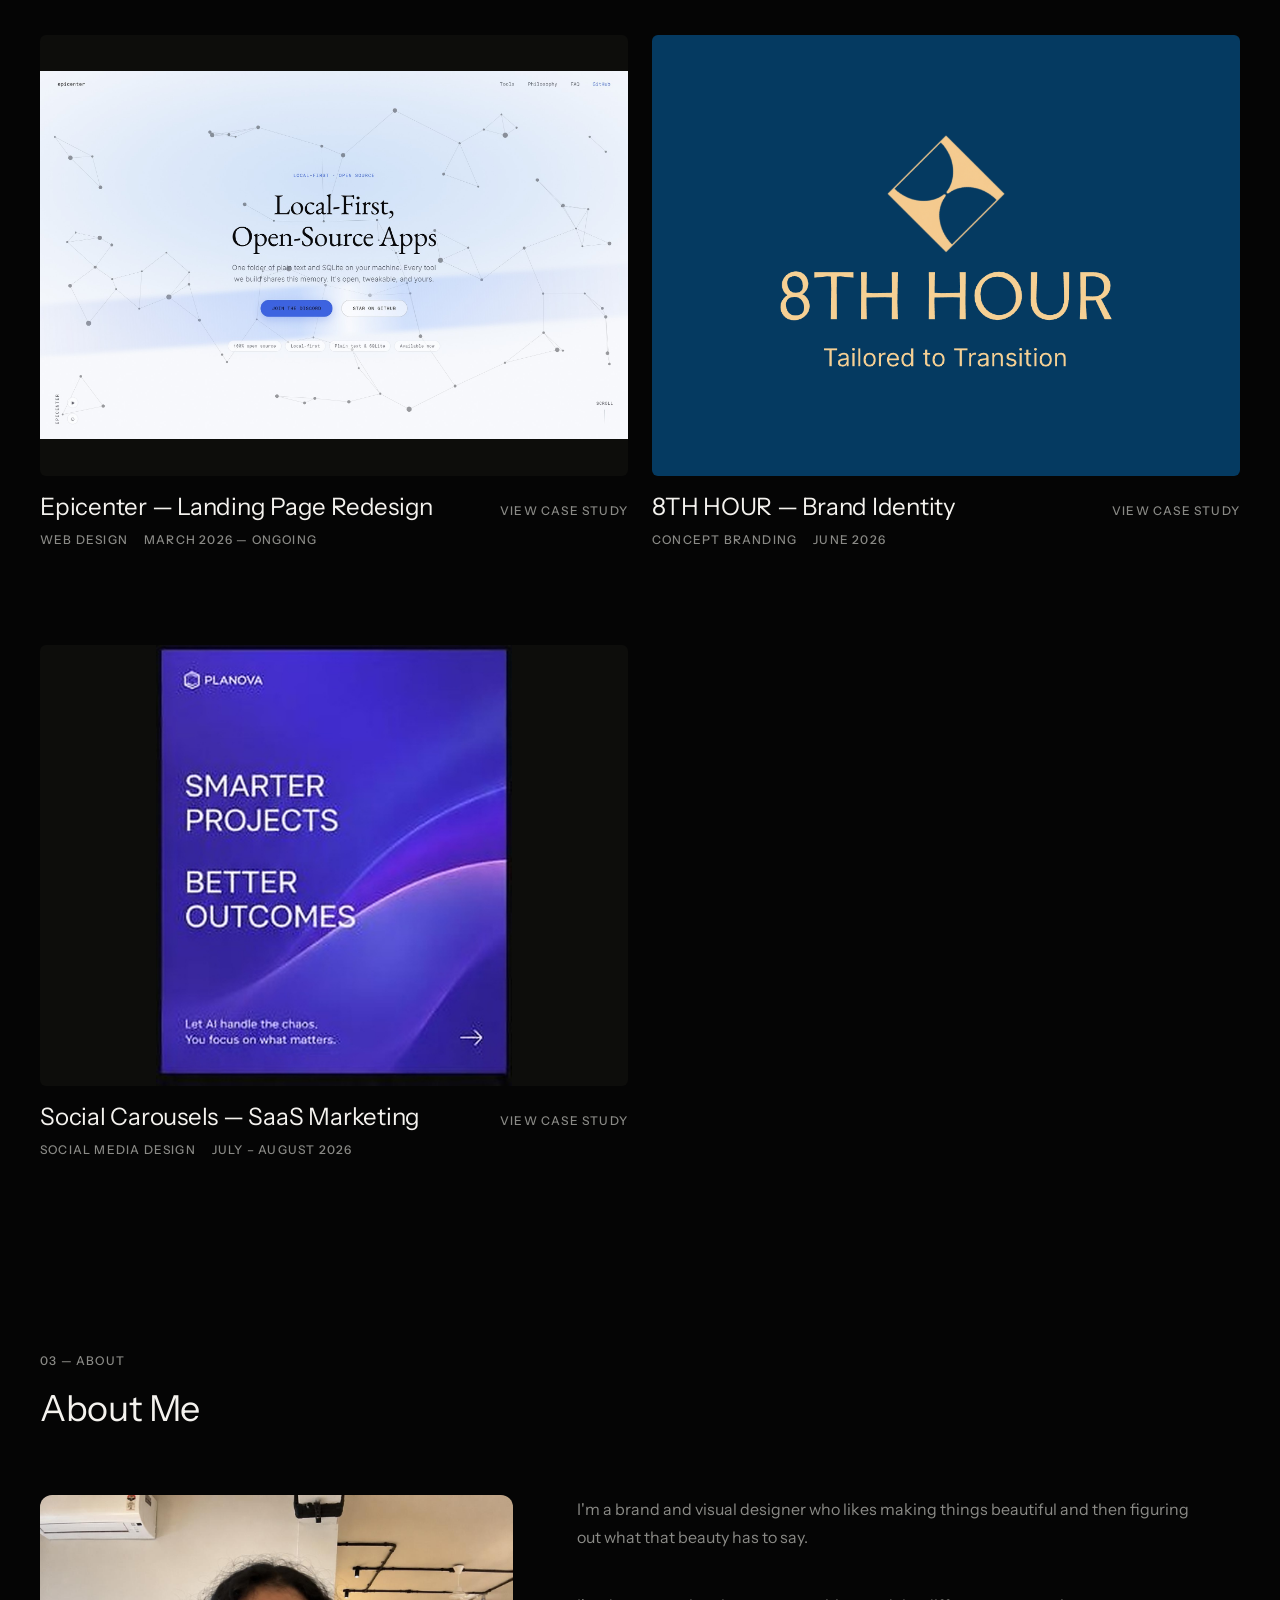
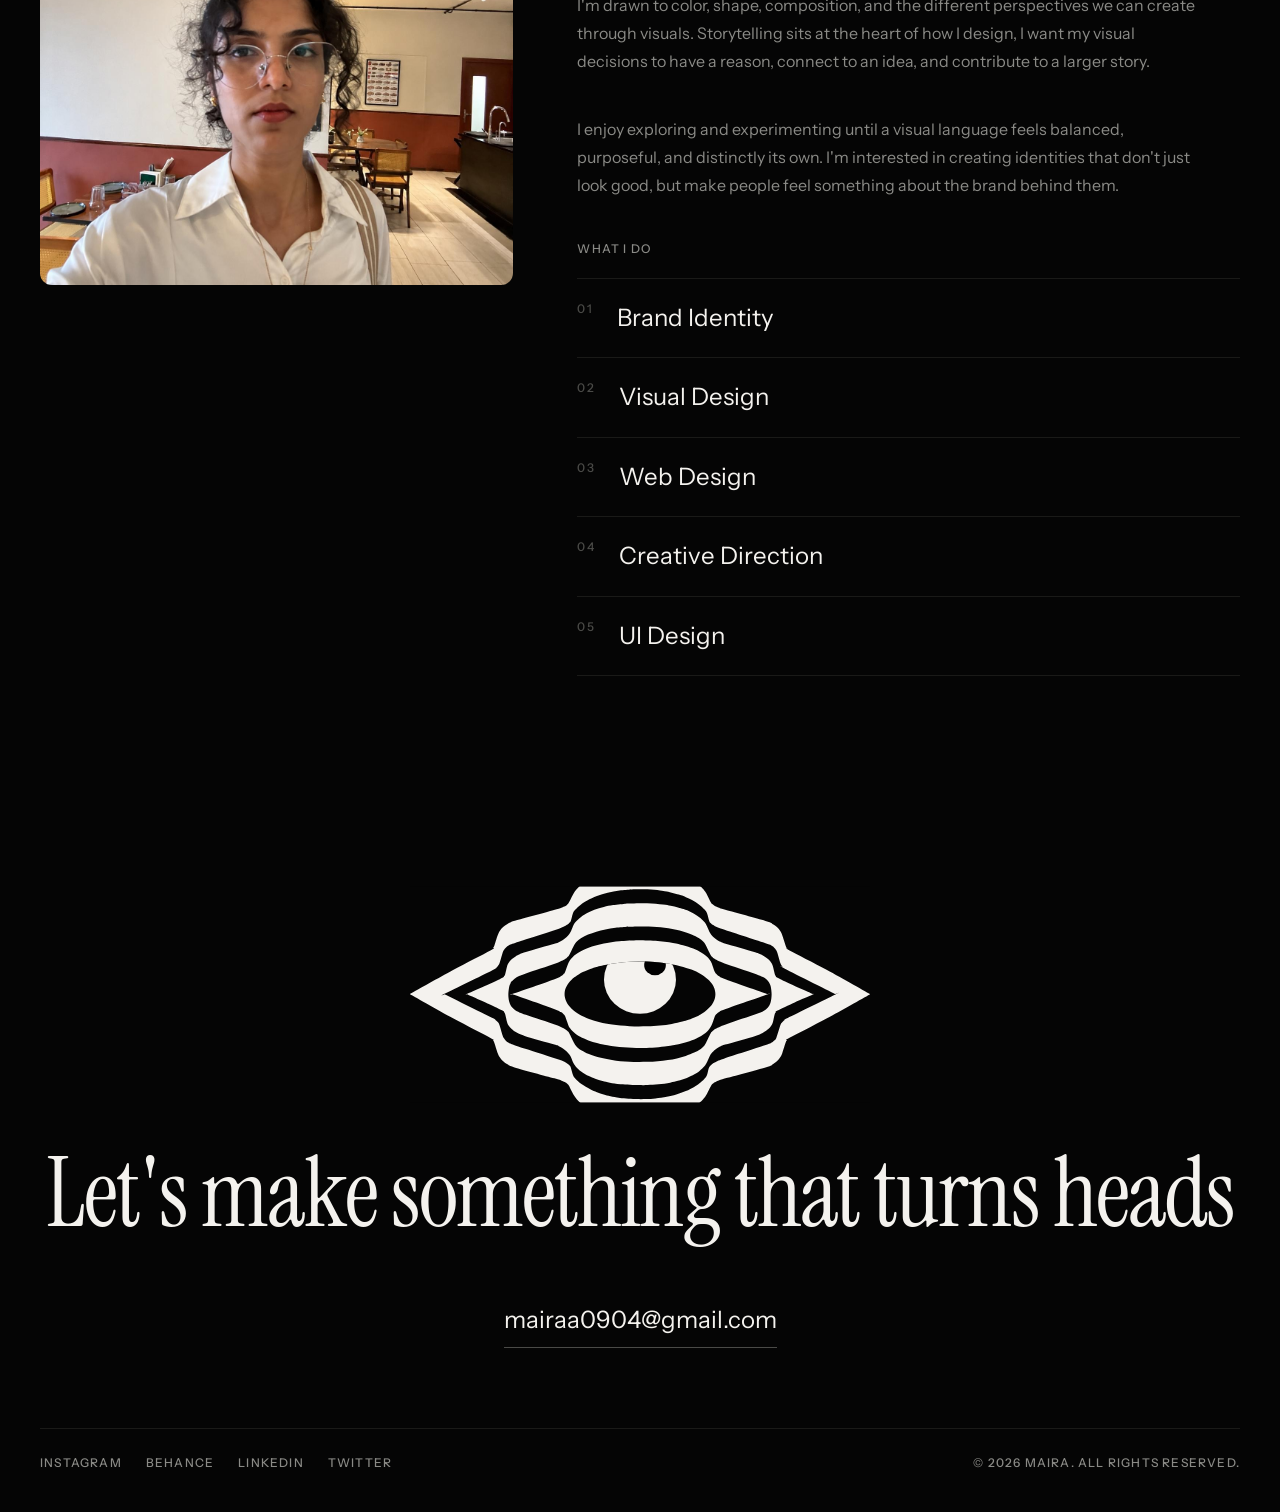
==== commit e1722a40: "Make the work-to-about gap match intro-to-work exactly The staggered work-grid layout (alternating c" ====
--- a/index.html
+++ b/index.html
@@ -12,7 +12,7 @@
 <link rel="preconnect" href="https://fonts.googleapis.com">
 <link rel="preconnect" href="https://fonts.gstatic.com" crossorigin>
 <link href="https://fonts.googleapis.com/css2?family=Instrument+Sans:wght@400;500;700&family=Instrument+Serif:ital@0;1&display=swap" rel="stylesheet">
-<link rel="stylesheet" href="css/style.css?v=10" />
+<link rel="stylesheet" href="css/style.css?v=11" />
 </head>
 <body>
 
--- a/css/style.css
+++ b/css/style.css
@@ -79,10 +79,10 @@
 }
 
 @media (min-width: 768px) {
-  :root { --gutter: var(--s-8); --section-y: 64px; --work-stagger: 90px; }
+  :root { --gutter: var(--s-8); --section-y: 64px; --work-stagger: 0px; }
 }
 @media (min-width: 1200px) {
-  :root { --gutter: var(--s-10); --section-y: 96px; --work-stagger: 140px; }
+  :root { --gutter: var(--s-10); --section-y: 96px; --work-stagger: 0px; }
 }
 
 * { margin: 0; padding: 0; box-sizing: border-box; }
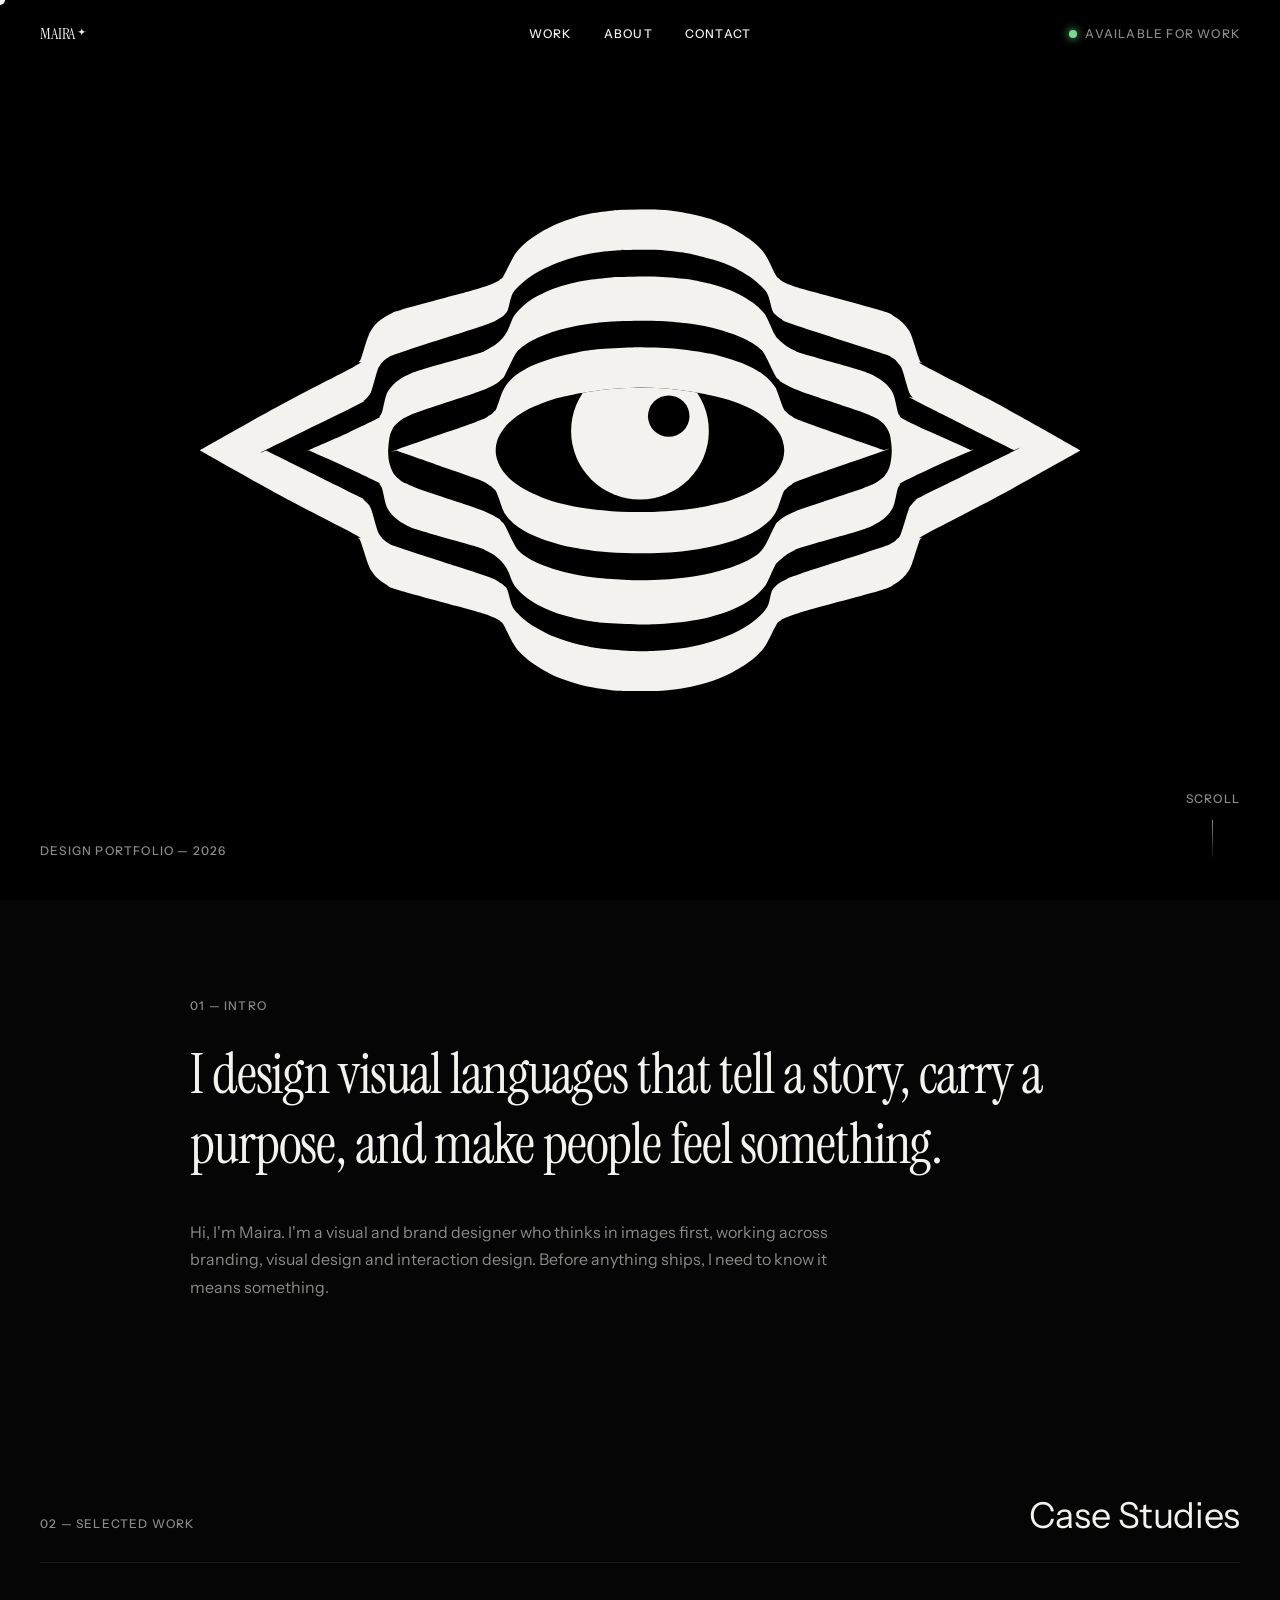
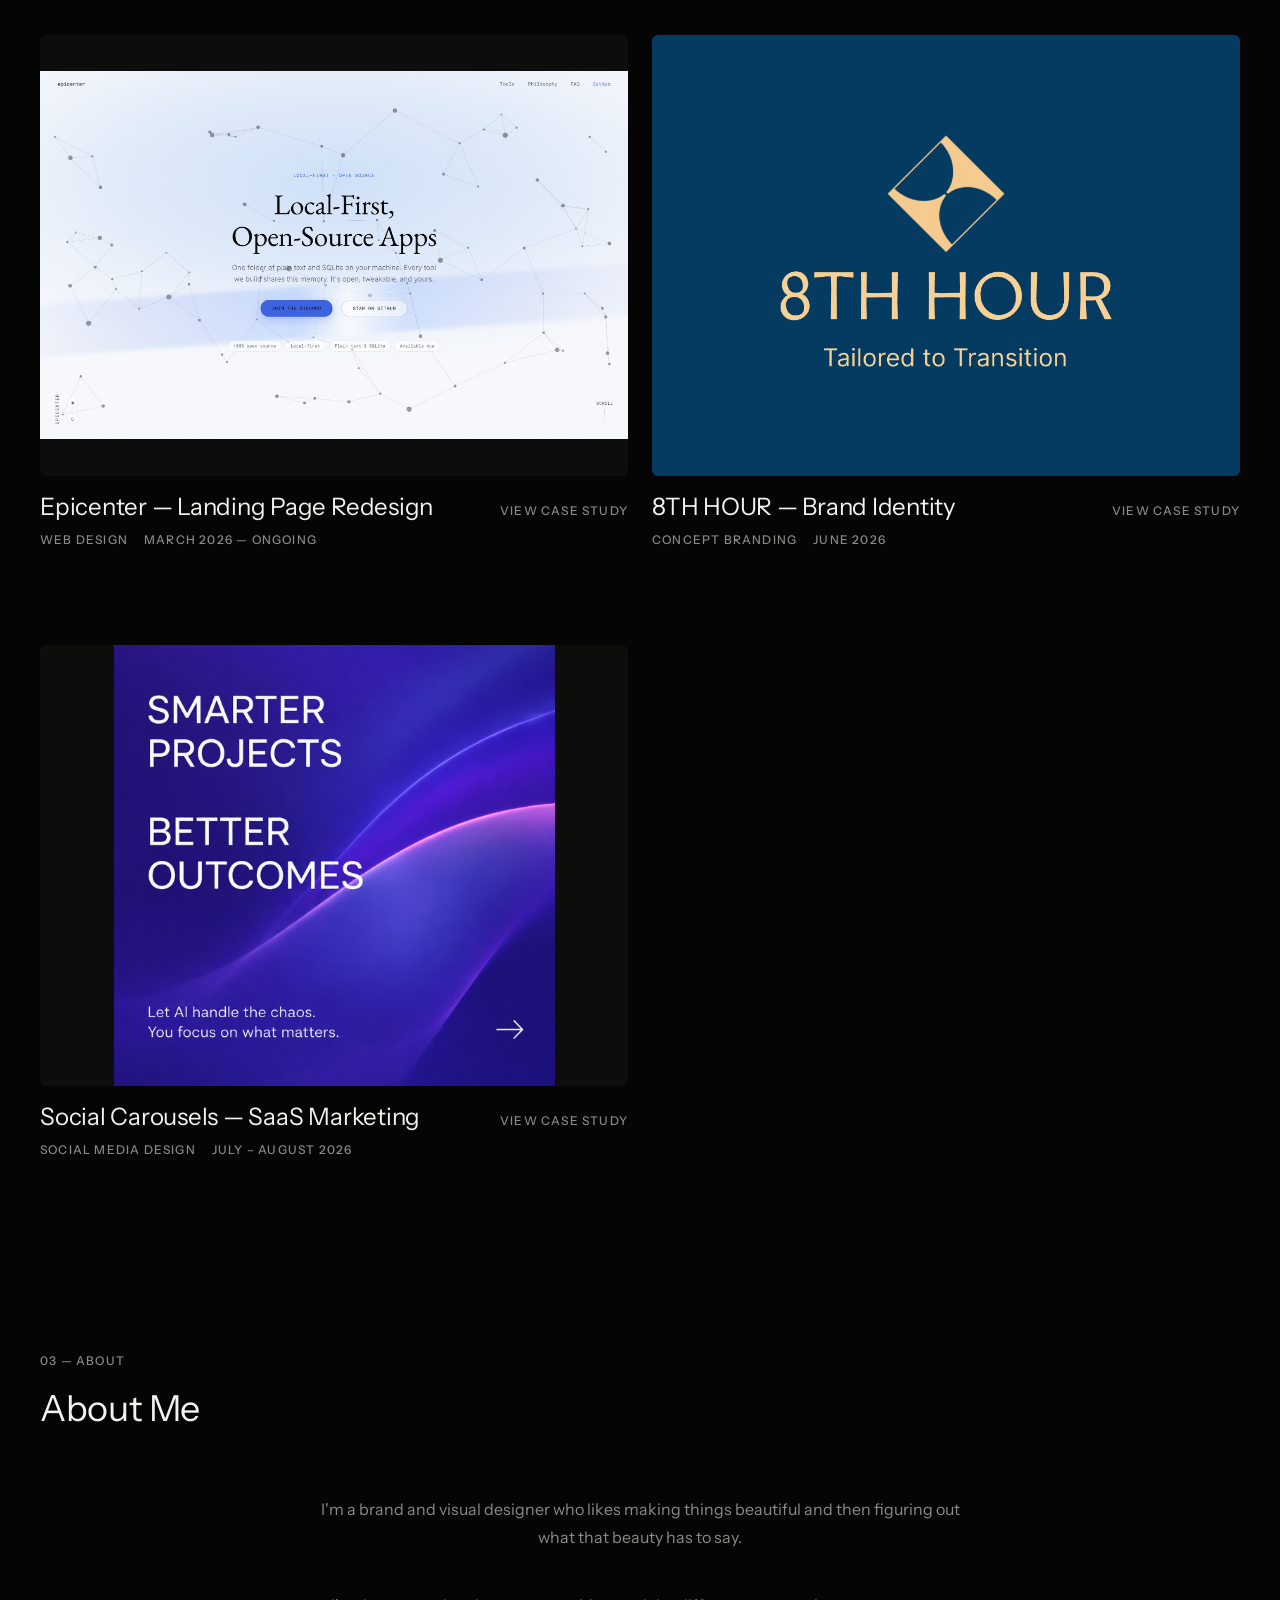
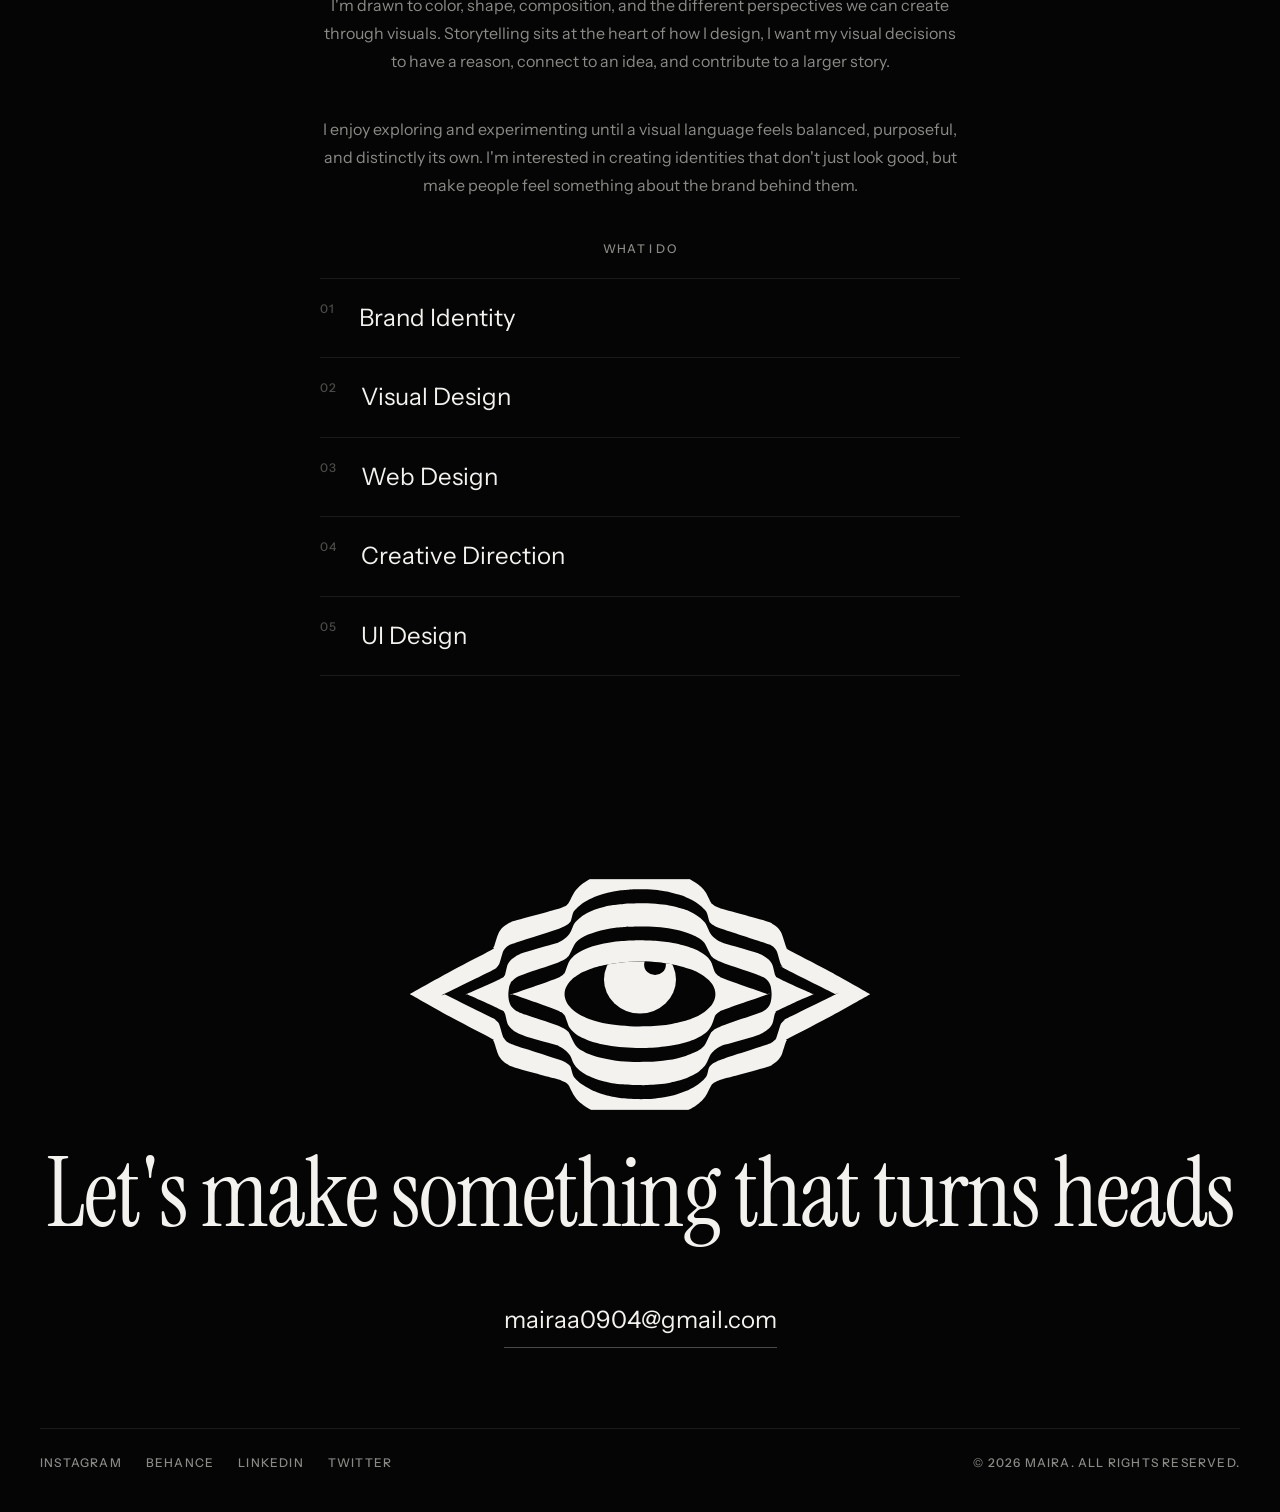
==== commit ddd6aa67: "Remove About section photo, center the description Dropped .about__photo entirely (markup and CSS) a" ====
--- a/index.html
+++ b/index.html
@@ -12,7 +12,7 @@
 <link rel="preconnect" href="https://fonts.googleapis.com">
 <link rel="preconnect" href="https://fonts.gstatic.com" crossorigin>
 <link href="https://fonts.googleapis.com/css2?family=Instrument+Sans:wght@400;500;700&family=Instrument+Serif:ital@0;1&display=swap" rel="stylesheet">
-<link rel="stylesheet" href="css/style.css?v=11" />
+<link rel="stylesheet" href="css/style.css?v=12" />
 </head>
 <body>
 
@@ -146,36 +146,31 @@
       <h2 class="reveal">About Me</h2>
     </div>
 
-    <div class="about__grid">
-      <div class="about__photo reveal">
-        <img src="assets/about/photo.jpg" alt="Portrait of Maira" loading="lazy">
-      </div>
-      <div class="about__content">
-        <p class="about__bio reveal">
-          I'm a brand and visual designer who likes making things beautiful and then figuring out
-          what that beauty has to say.
-        </p>
-        <p class="about__bio reveal">
-          I'm drawn to color, shape, composition, and the different perspectives we can create
-          through visuals. Storytelling sits at the heart of how I design, I want my visual decisions
-          to have a reason, connect to an idea, and contribute to a larger story.
-        </p>
-        <p class="about__bio reveal">
-          I enjoy exploring and experimenting until a visual language feels balanced, purposeful, and
-          distinctly its own. I'm interested in creating identities that don't just look good, but
-          make people feel something about the brand behind them.
-        </p>
-
-        <div class="about__services reveal">
-          <h3>What I do</h3>
-          <ul>
-            <li><span>01</span>Brand Identity</li>
-            <li><span>02</span>Visual Design</li>
-            <li><span>03</span>Web Design</li>
-            <li><span>04</span>Creative Direction</li>
-            <li><span>05</span>UI Design</li>
-          </ul>
-        </div>
+    <div class="about__content">
+      <p class="about__bio reveal">
+        I'm a brand and visual designer who likes making things beautiful and then figuring out
+        what that beauty has to say.
+      </p>
+      <p class="about__bio reveal">
+        I'm drawn to color, shape, composition, and the different perspectives we can create
+        through visuals. Storytelling sits at the heart of how I design, I want my visual decisions
+        to have a reason, connect to an idea, and contribute to a larger story.
+      </p>
+      <p class="about__bio reveal">
+        I enjoy exploring and experimenting until a visual language feels balanced, purposeful, and
+        distinctly its own. I'm interested in creating identities that don't just look good, but
+        make people feel something about the brand behind them.
+      </p>
+
+      <div class="about__services reveal">
+        <h3>What I do</h3>
+        <ul>
+          <li><span>01</span>Brand Identity</li>
+          <li><span>02</span>Visual Design</li>
+          <li><span>03</span>Web Design</li>
+          <li><span>04</span>Creative Direction</li>
+          <li><span>05</span>UI Design</li>
+        </ul>
       </div>
     </div>
   </section>
--- a/css/style.css
+++ b/css/style.css
@@ -518,31 +518,16 @@
   font-size: var(--type-heading);
 }
 
-/* Photo on the left; all copy — the three paragraphs, then services —
-   stacked in a single column on the right. */
-.about__grid {
-  display: grid;
-  grid-template-columns: 1fr 1.4fr;
-  gap: var(--s-16);
-}
-.about__photo {
-  border-radius: 12px;
-  background: linear-gradient(160deg, #2c2c2a, #050505 70%);
-  overflow: hidden;
-  align-self: start; /* hug the photo's own height instead of grid-stretching
-                         to match the (taller) text column */
-}
-.about__photo img {
-  width: 100%;
-  display: block;
-  /* No forced aspect-ratio or object-fit crop here on purpose — the frame
-     follows the photo's own proportions instead of cropping it to fit. */
+/* No photo — just the copy, centered on the page. */
+.about__content {
+  max-width: 640px;
+  margin: 0 auto;
+  text-align: center;
 }
 
 .about__bio {
   line-height: 1.75;
   color: var(--grey);
-  max-width: 620px;
   margin-bottom: var(--s-10);
 }
 .about__services { margin-top: var(--s-6); }
@@ -561,11 +546,6 @@
 .about__services ul li:last-child { border-bottom: 1px solid #1a1a18; }
 .about__services ul li span {
   color: var(--grey-dim);
-}
-
-@media (max-width: 768px) {
-  .about__grid { grid-template-columns: 1fr; }
-  .about__photo { max-width: 260px; }
 }
 
 /* ─── Footer ─────────────────────────────────────────────────────── */
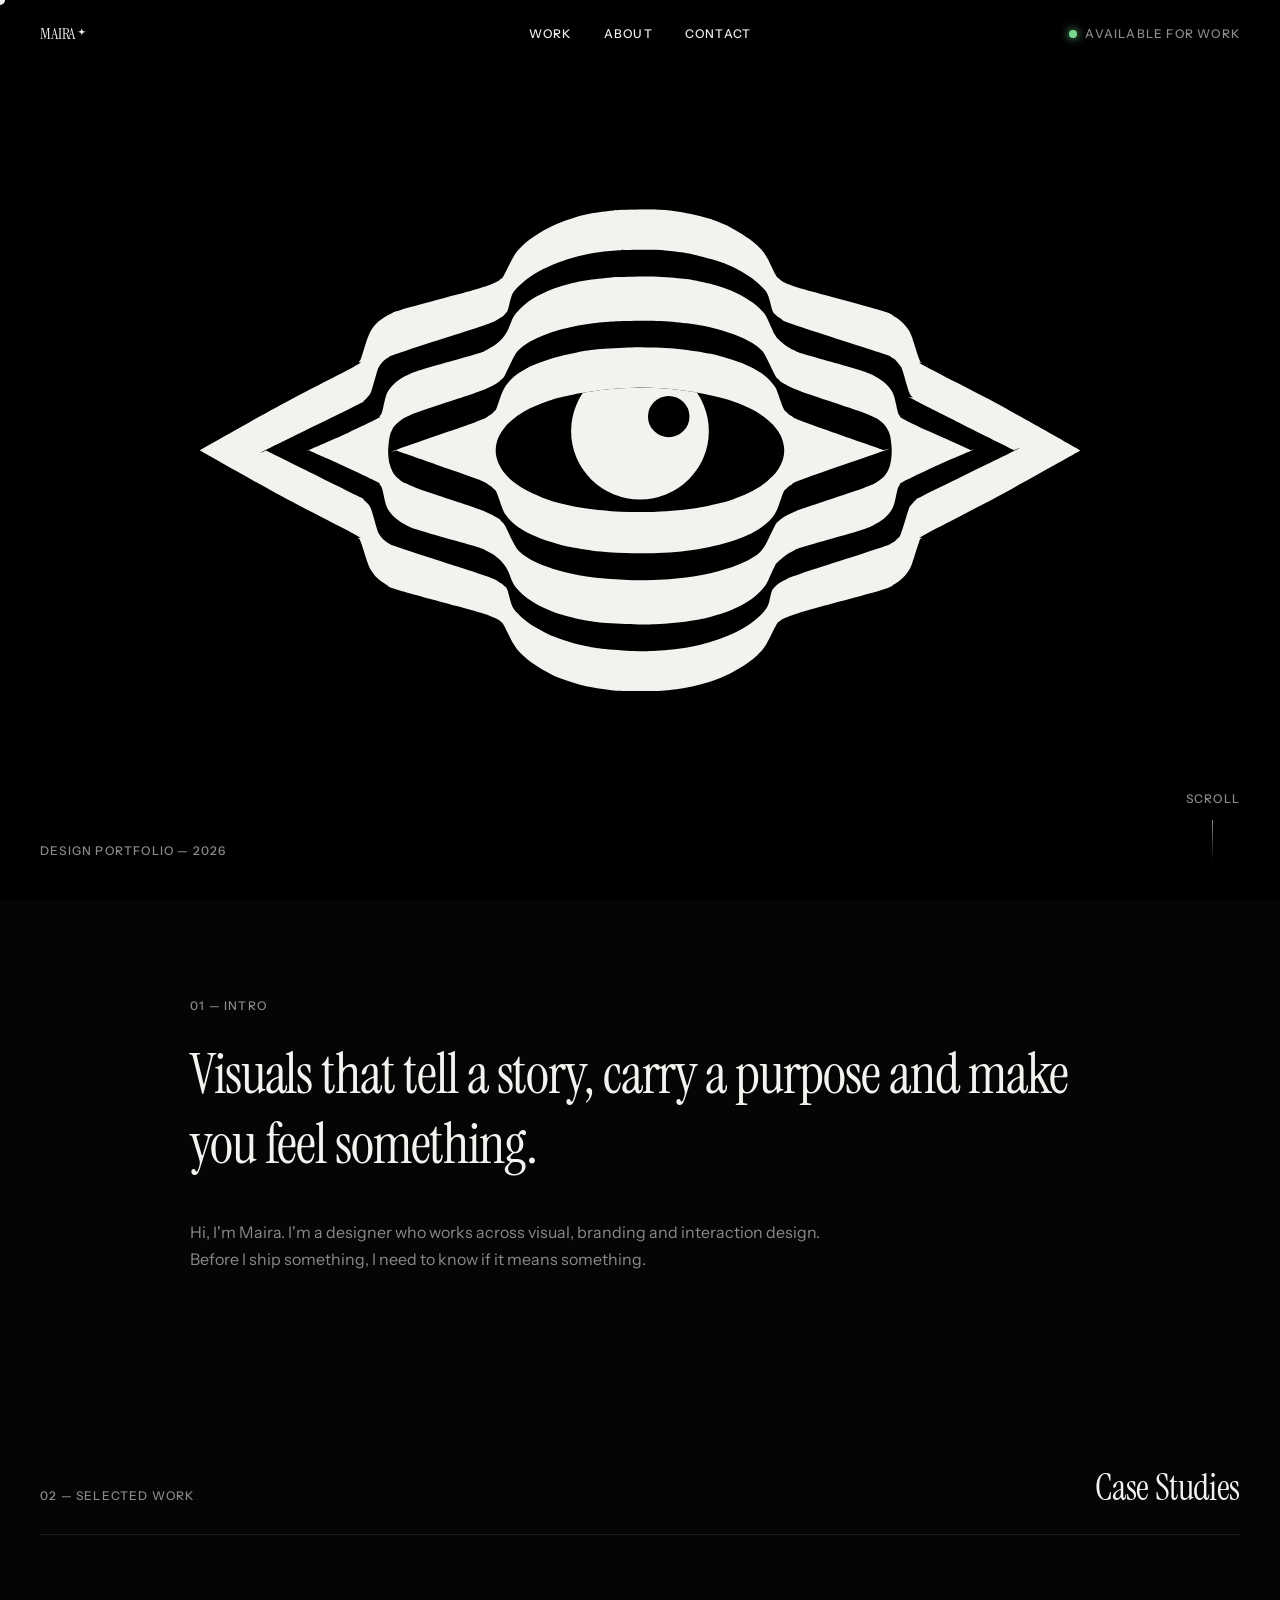
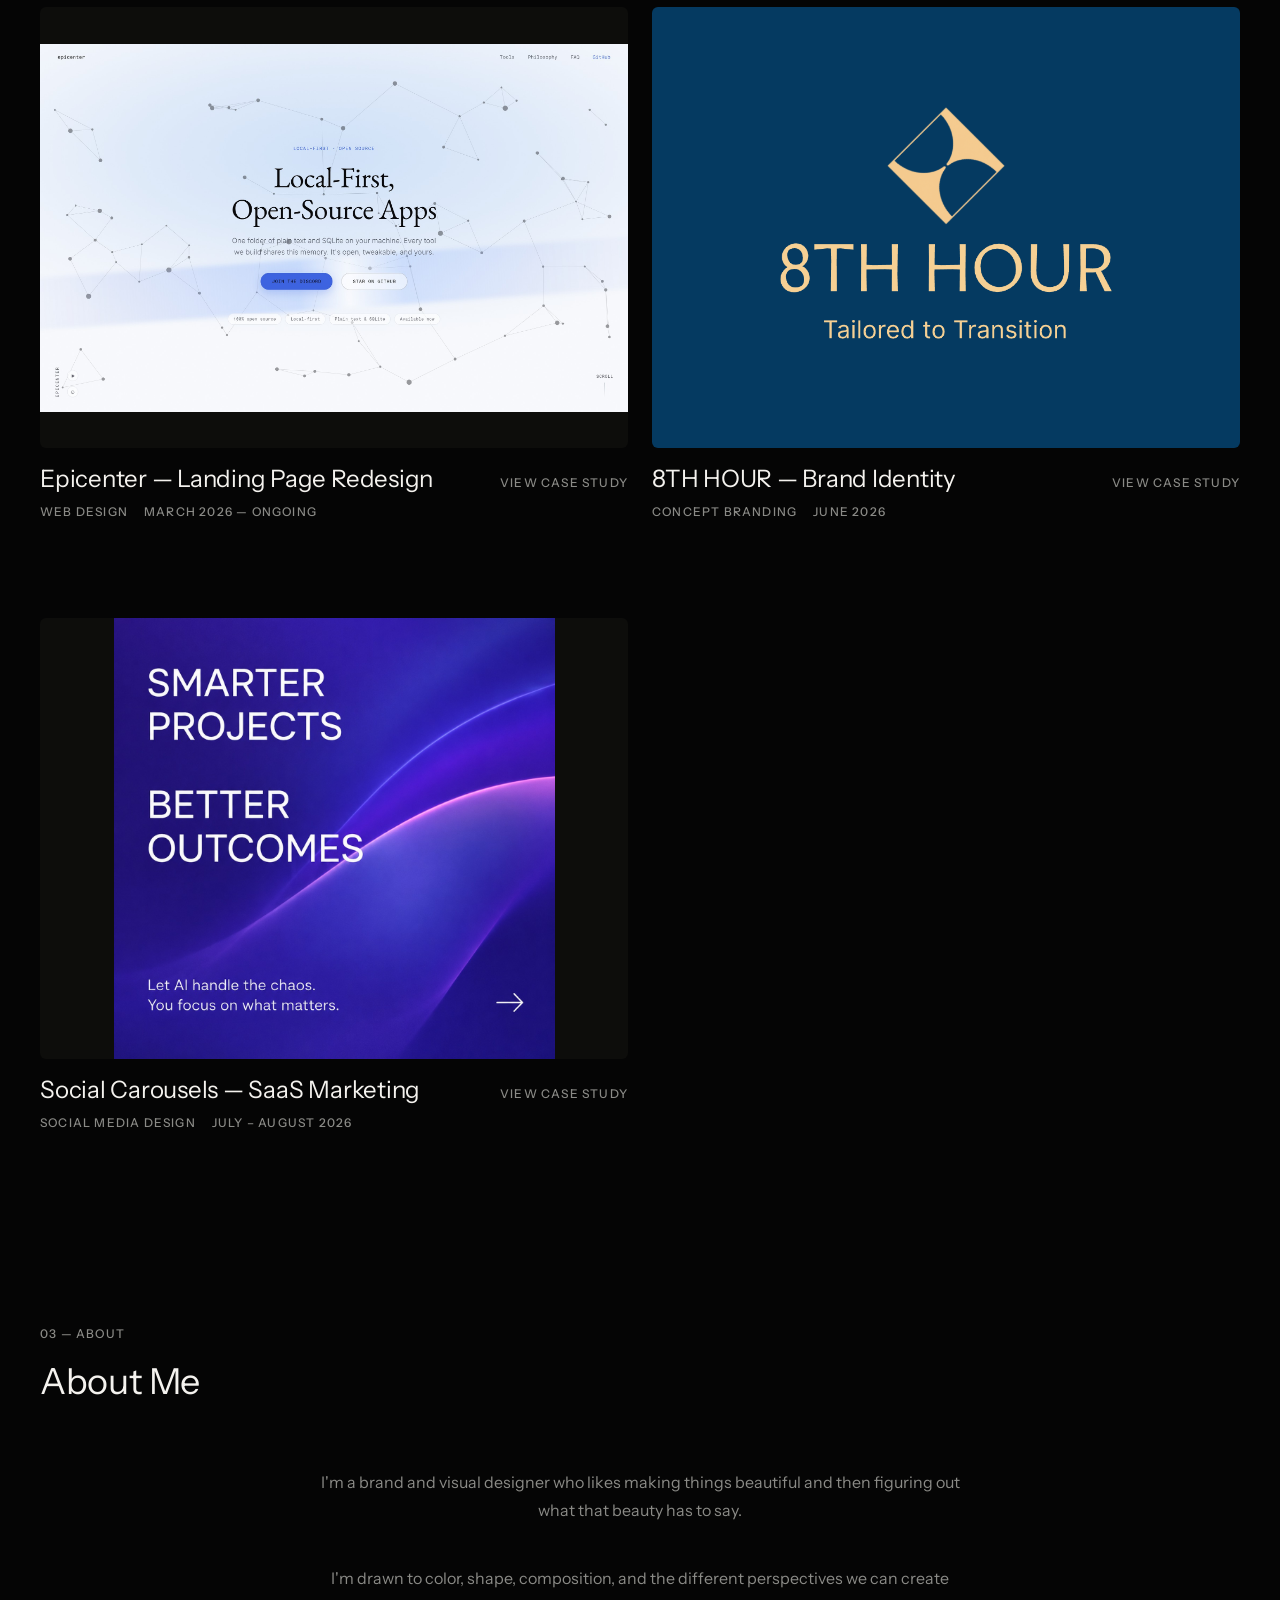
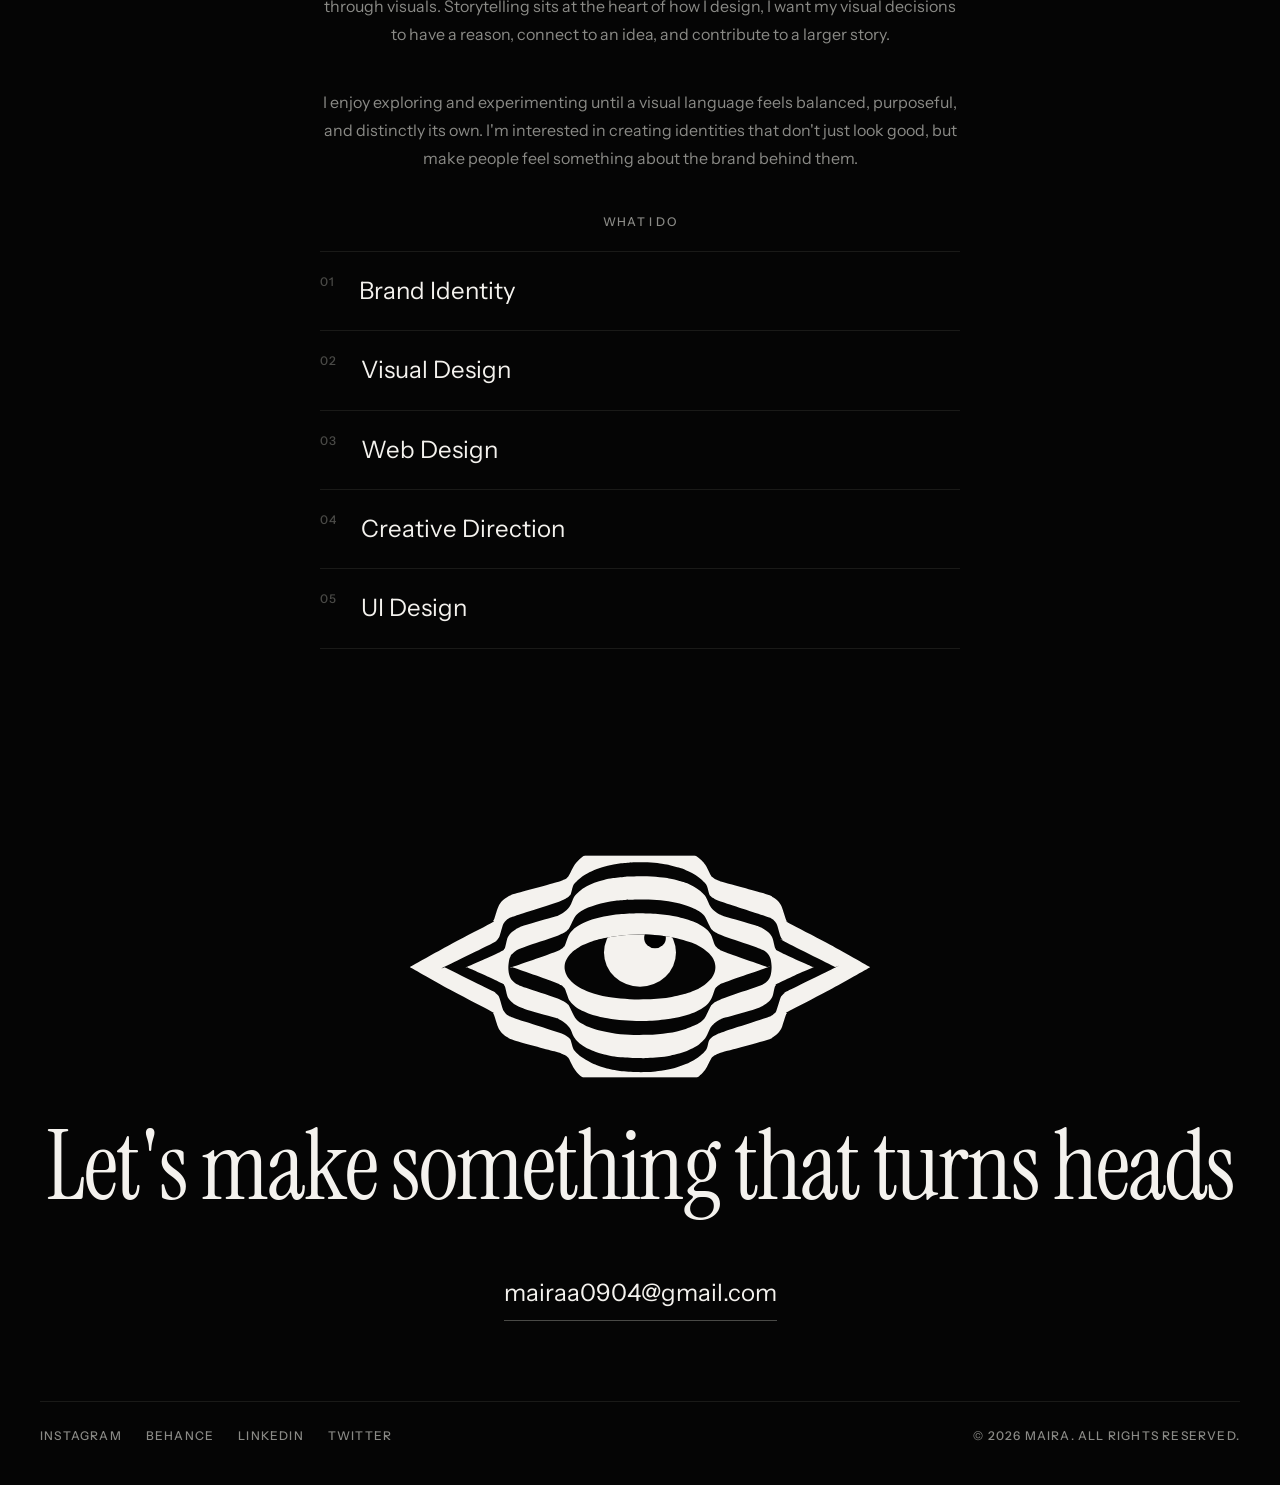
==== commit 8b607e9e: "Update intro copy, set Case Studies heading to the editorial serif - Intro tagline: "Visuals that te" ====
--- a/index.html
+++ b/index.html
@@ -12,7 +12,7 @@
 <link rel="preconnect" href="https://fonts.googleapis.com">
 <link rel="preconnect" href="https://fonts.gstatic.com" crossorigin>
 <link href="https://fonts.googleapis.com/css2?family=Instrument+Sans:wght@400;500;700&family=Instrument+Serif:ital@0;1&display=swap" rel="stylesheet">
-<link rel="stylesheet" href="css/style.css?v=12" />
+<link rel="stylesheet" href="css/style.css?v=13" />
 </head>
 <body>
 
@@ -79,12 +79,11 @@
     <div class="intro__inner">
       <span class="intro__index">01 — Intro</span>
       <h2 class="intro__tagline">
-        I design visual languages that tell a story, carry a purpose, and make people feel something.
+        Visuals that tell a story, carry a purpose and make you feel something.
       </h2>
       <p class="intro__text reveal">
-        Hi, I'm Maira. I'm a visual and brand designer who thinks in images first, working across
-        branding, visual design and interaction design. Before anything ships, I need to know it
-        means something.
+        Hi, I'm Maira. I'm a designer who works across visual, branding and interaction design.
+        Before I ship something, I need to know if it means something.
       </p>
     </div>
   </section>
--- a/css/style.css
+++ b/css/style.css
@@ -122,6 +122,7 @@
    book; anything heavier would be a synthesised faux bold. */
 .nav__logo,
 .intro__tagline,
+.work__header h2,
 .split-text {
   font-family: var(--editorial);
   font-weight: var(--fw-book);
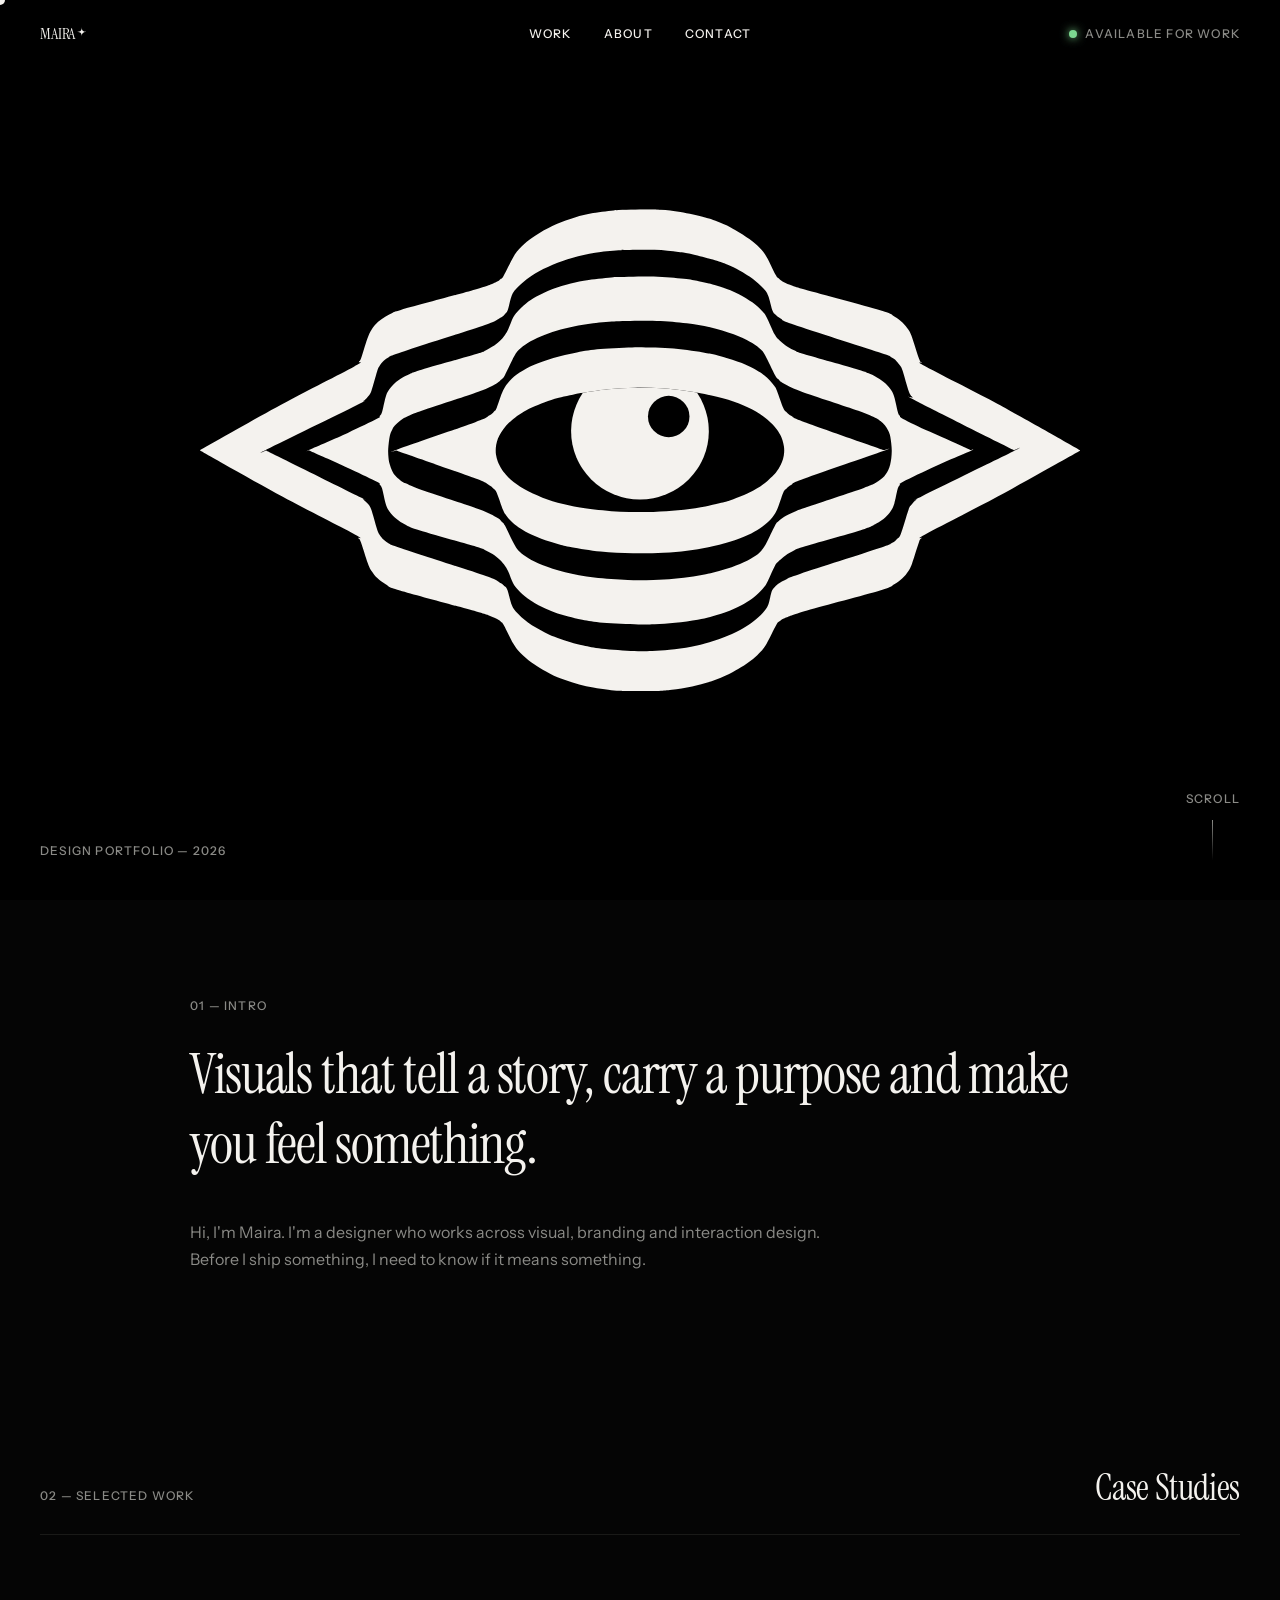
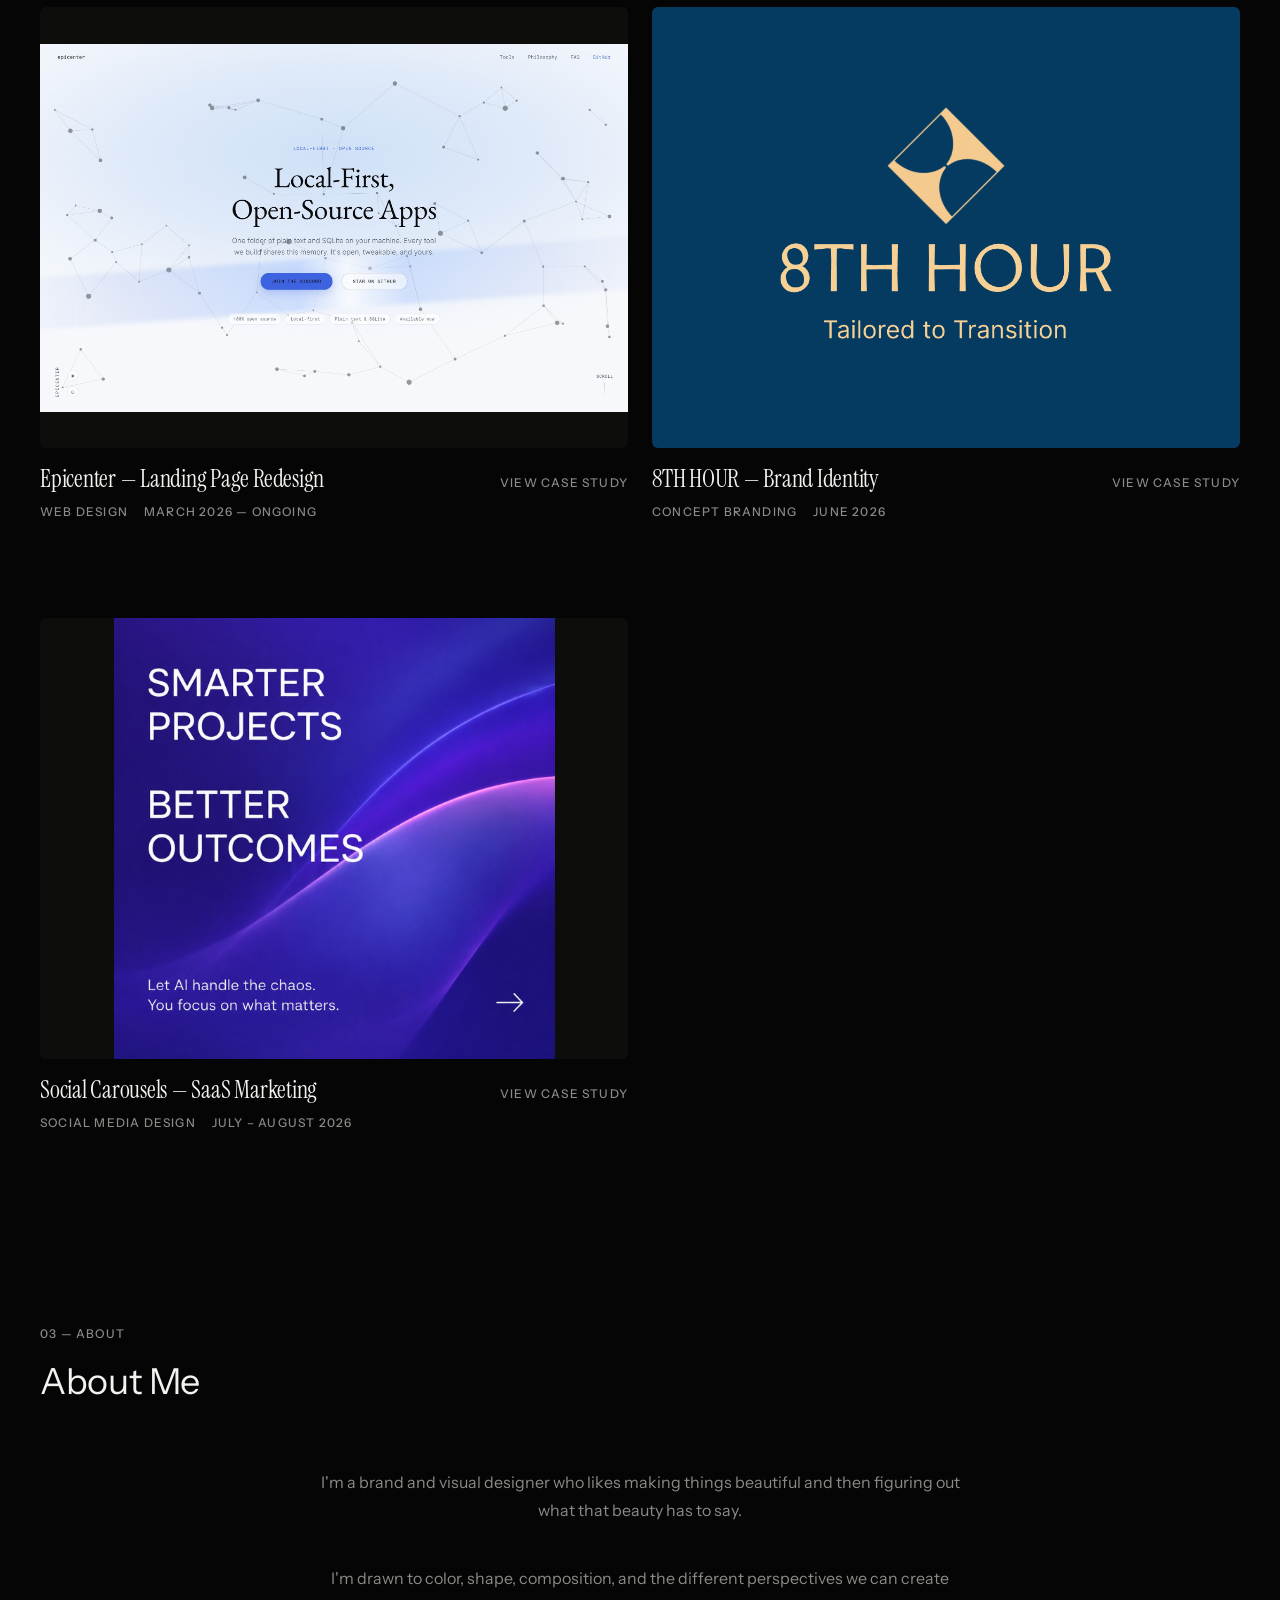
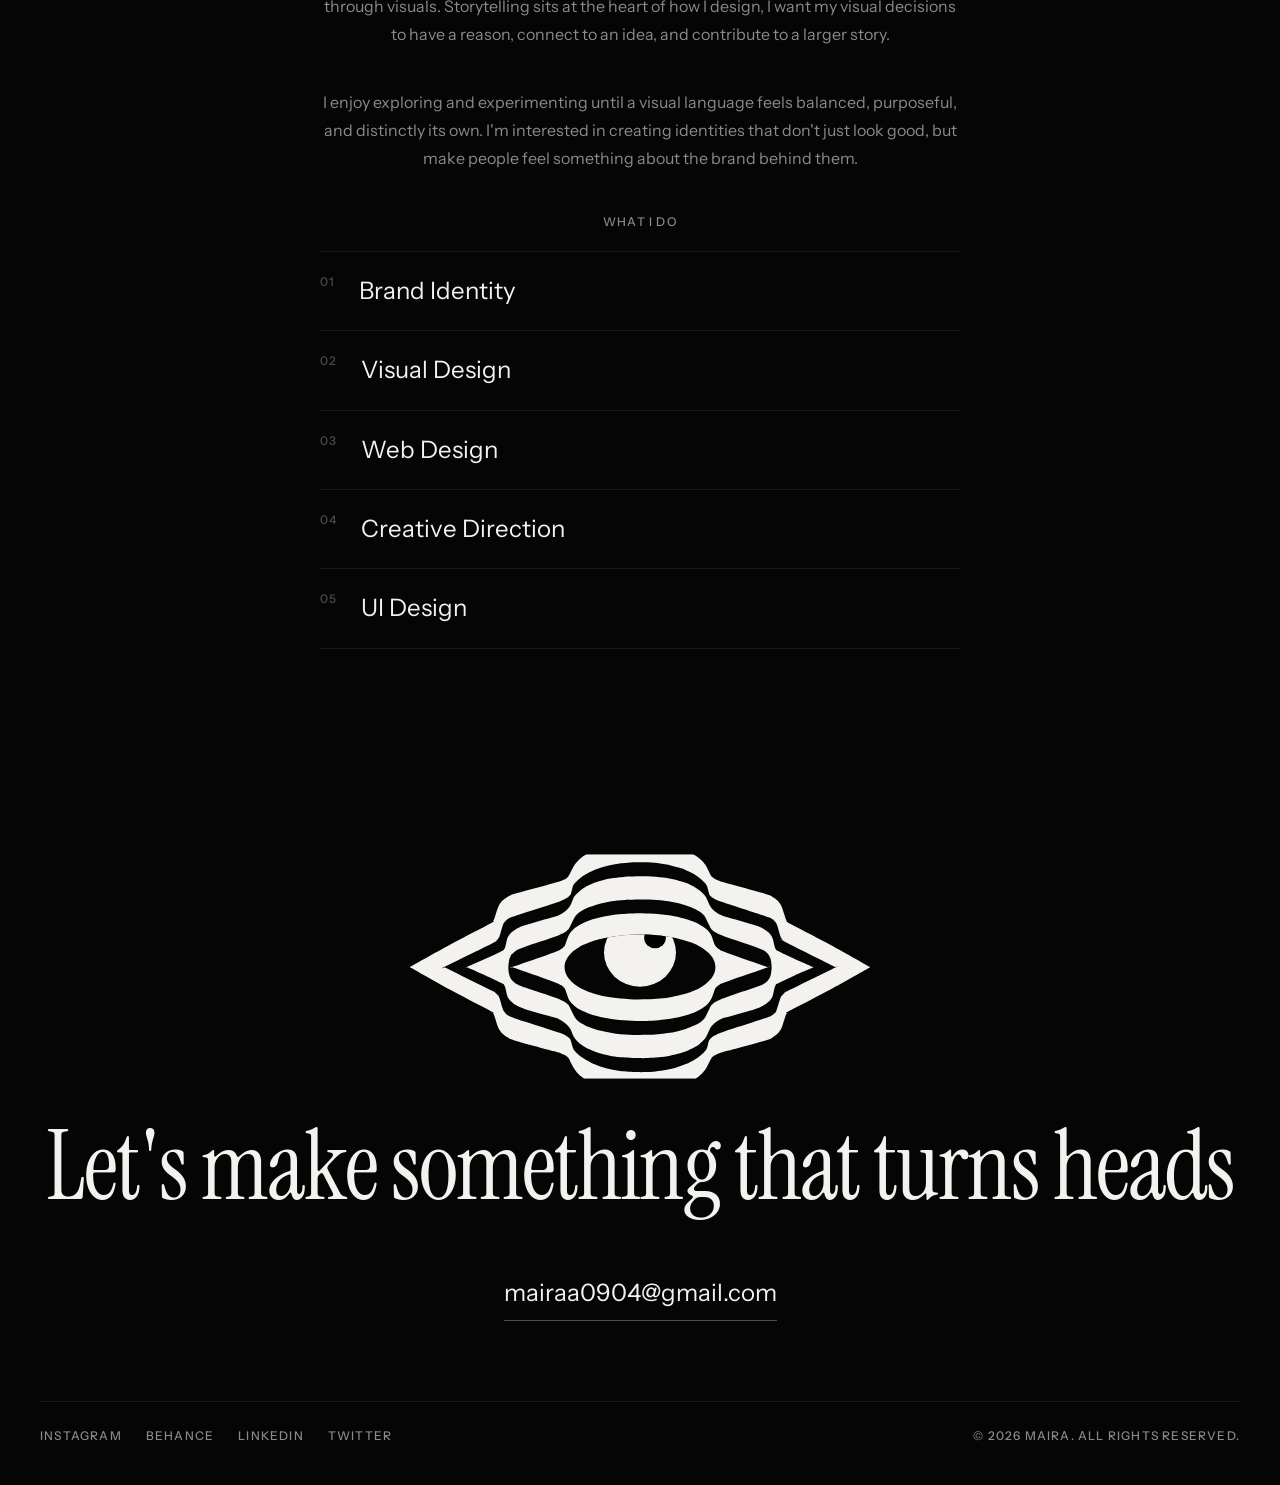
==== commit ccfbb7e9: "Set the three case study card headings to Instrument Serif Added .work__name to the same editorial-s" ====
--- a/index.html
+++ b/index.html
@@ -12,7 +12,7 @@
 <link rel="preconnect" href="https://fonts.googleapis.com">
 <link rel="preconnect" href="https://fonts.gstatic.com" crossorigin>
 <link href="https://fonts.googleapis.com/css2?family=Instrument+Sans:wght@400;500;700&family=Instrument+Serif:ital@0;1&display=swap" rel="stylesheet">
-<link rel="stylesheet" href="css/style.css?v=13" />
+<link rel="stylesheet" href="css/style.css?v=14" />
 </head>
 <body>
 
--- a/css/style.css
+++ b/css/style.css
@@ -123,6 +123,7 @@
 .nav__logo,
 .intro__tagline,
 .work__header h2,
+.work__name,
 .split-text {
   font-family: var(--editorial);
   font-weight: var(--fw-book);
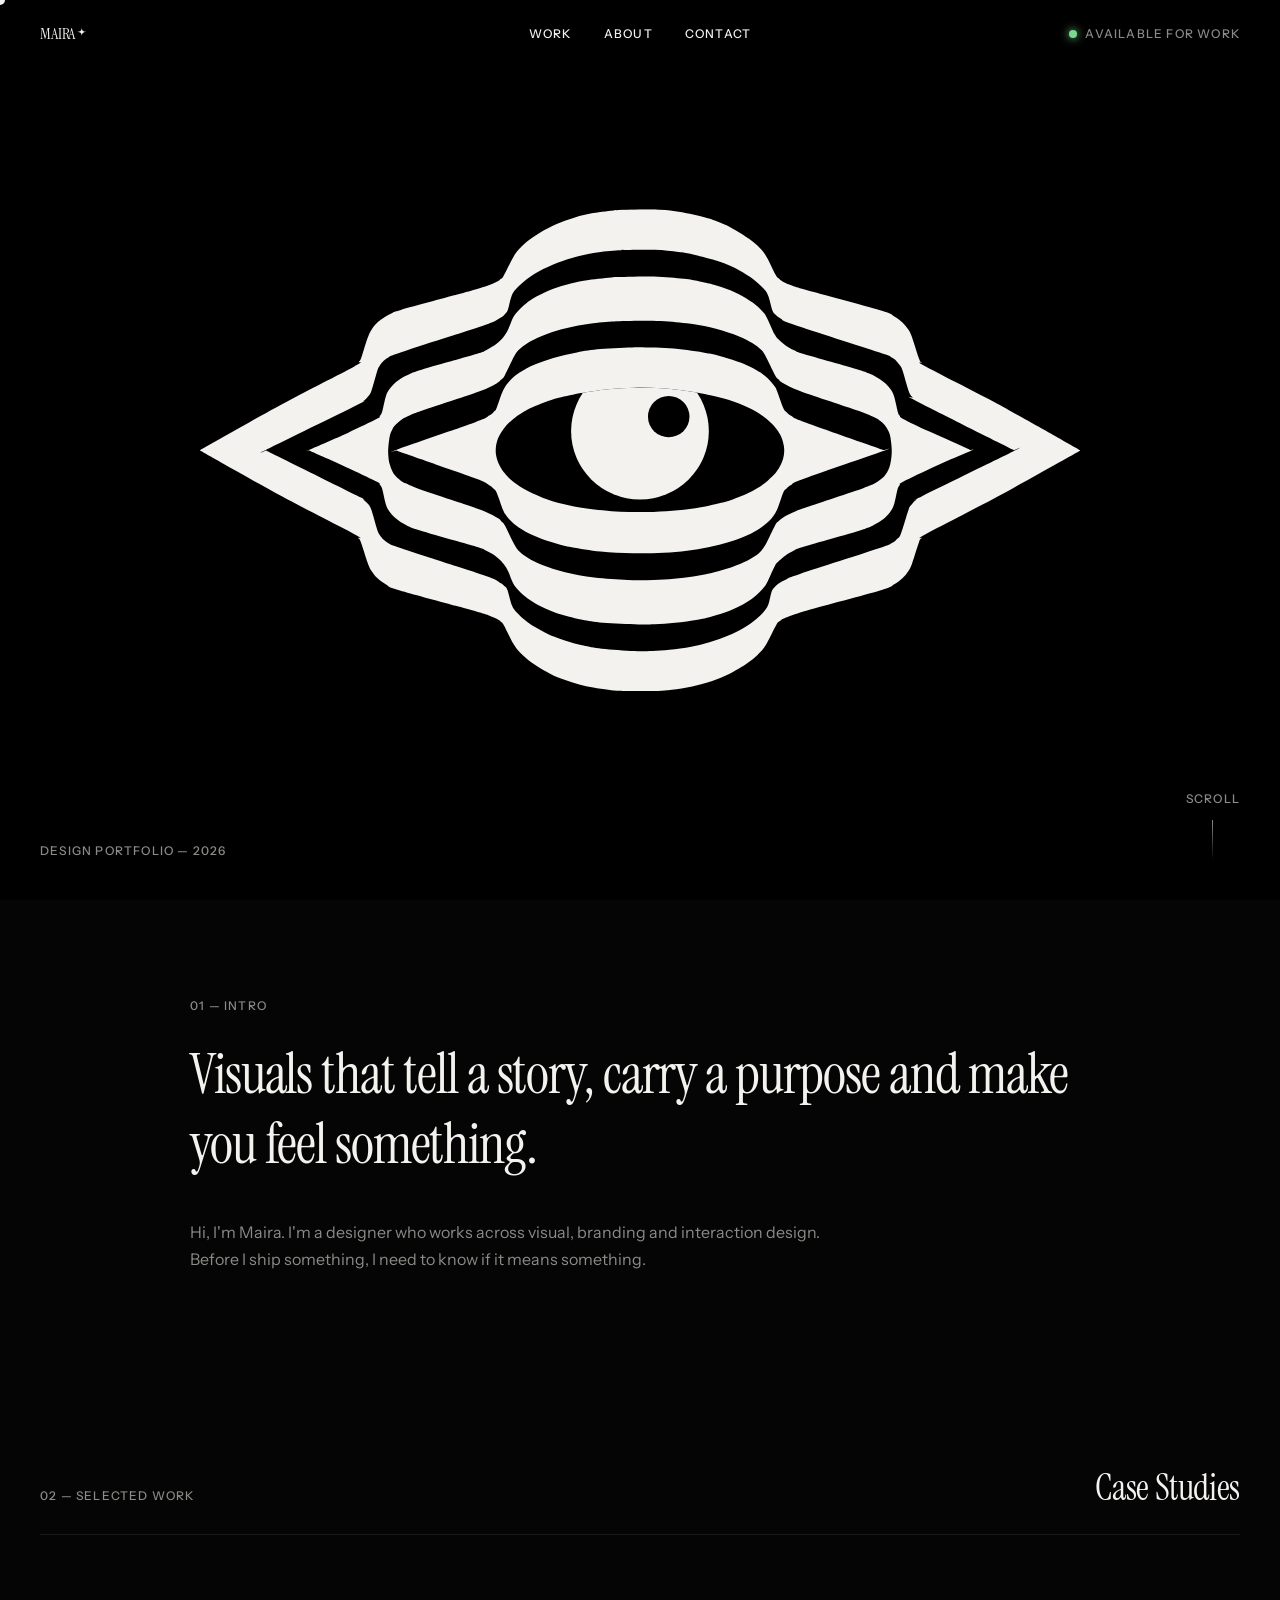
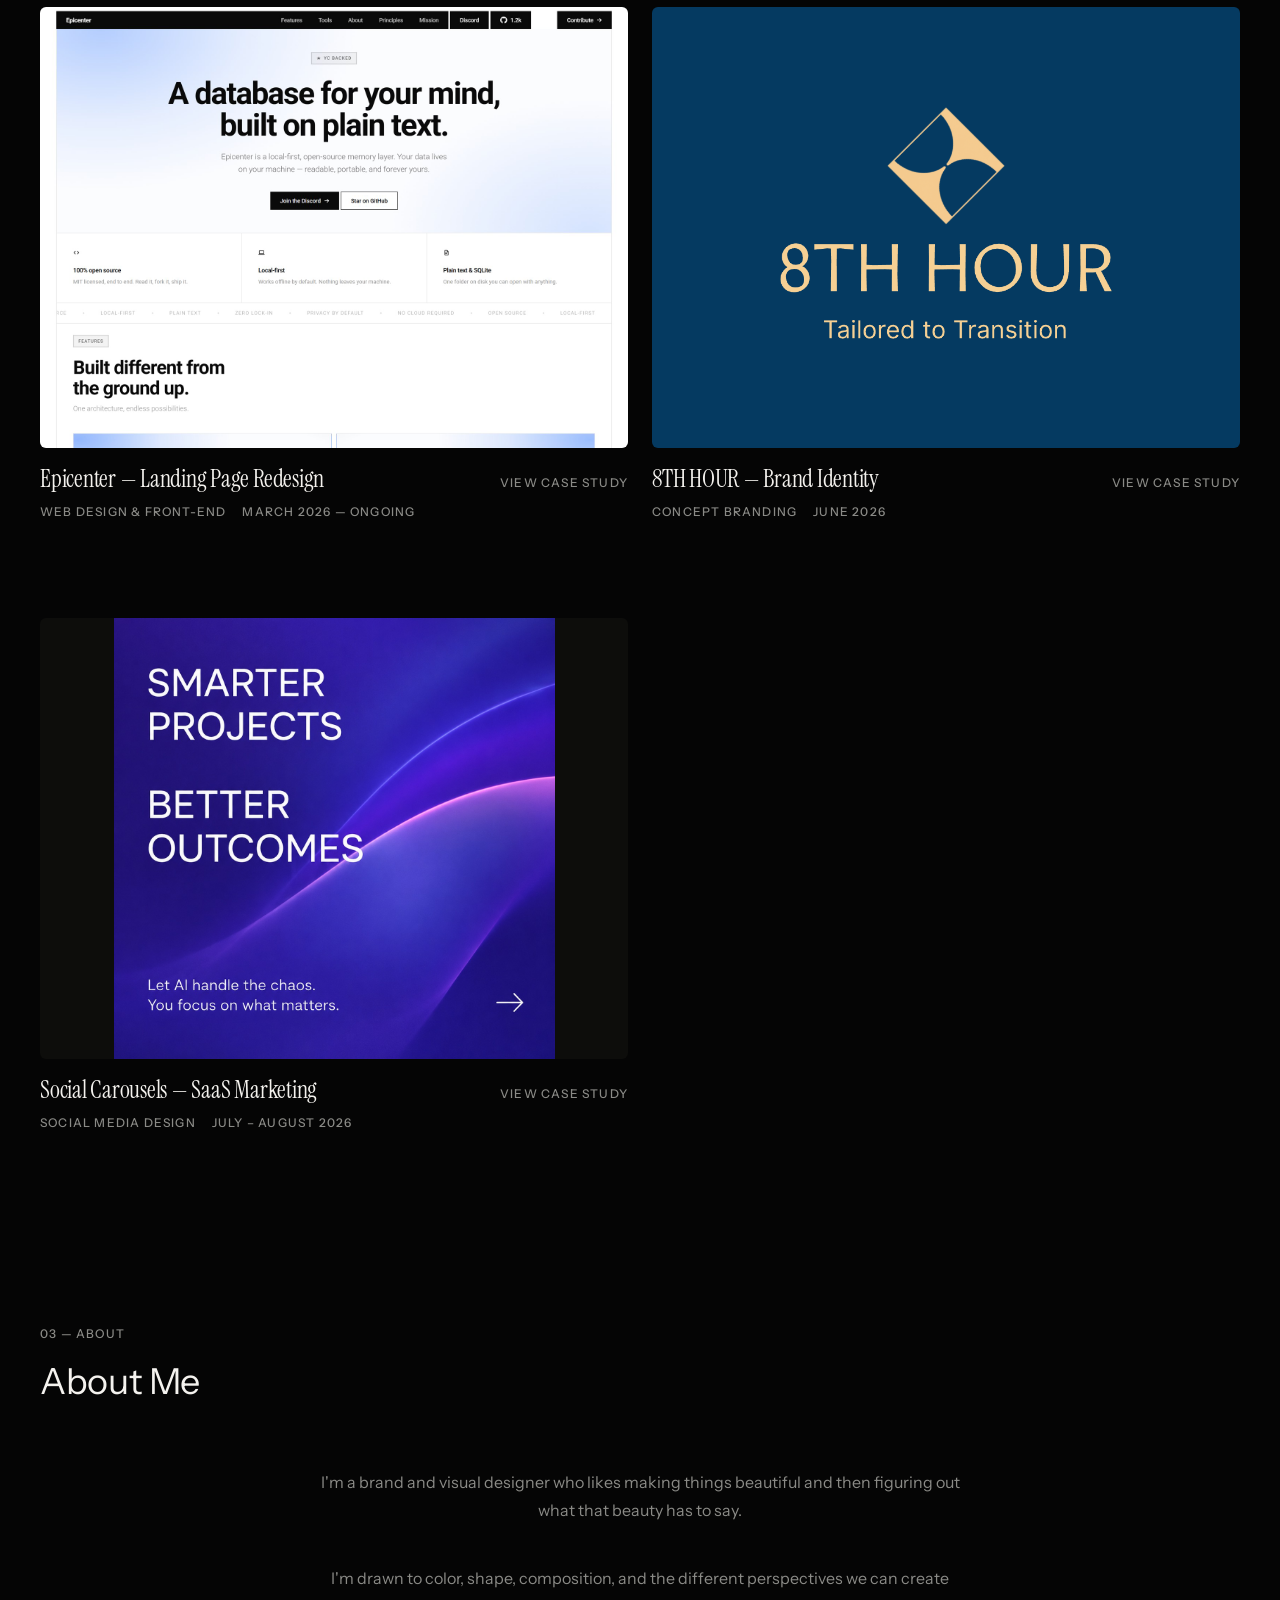
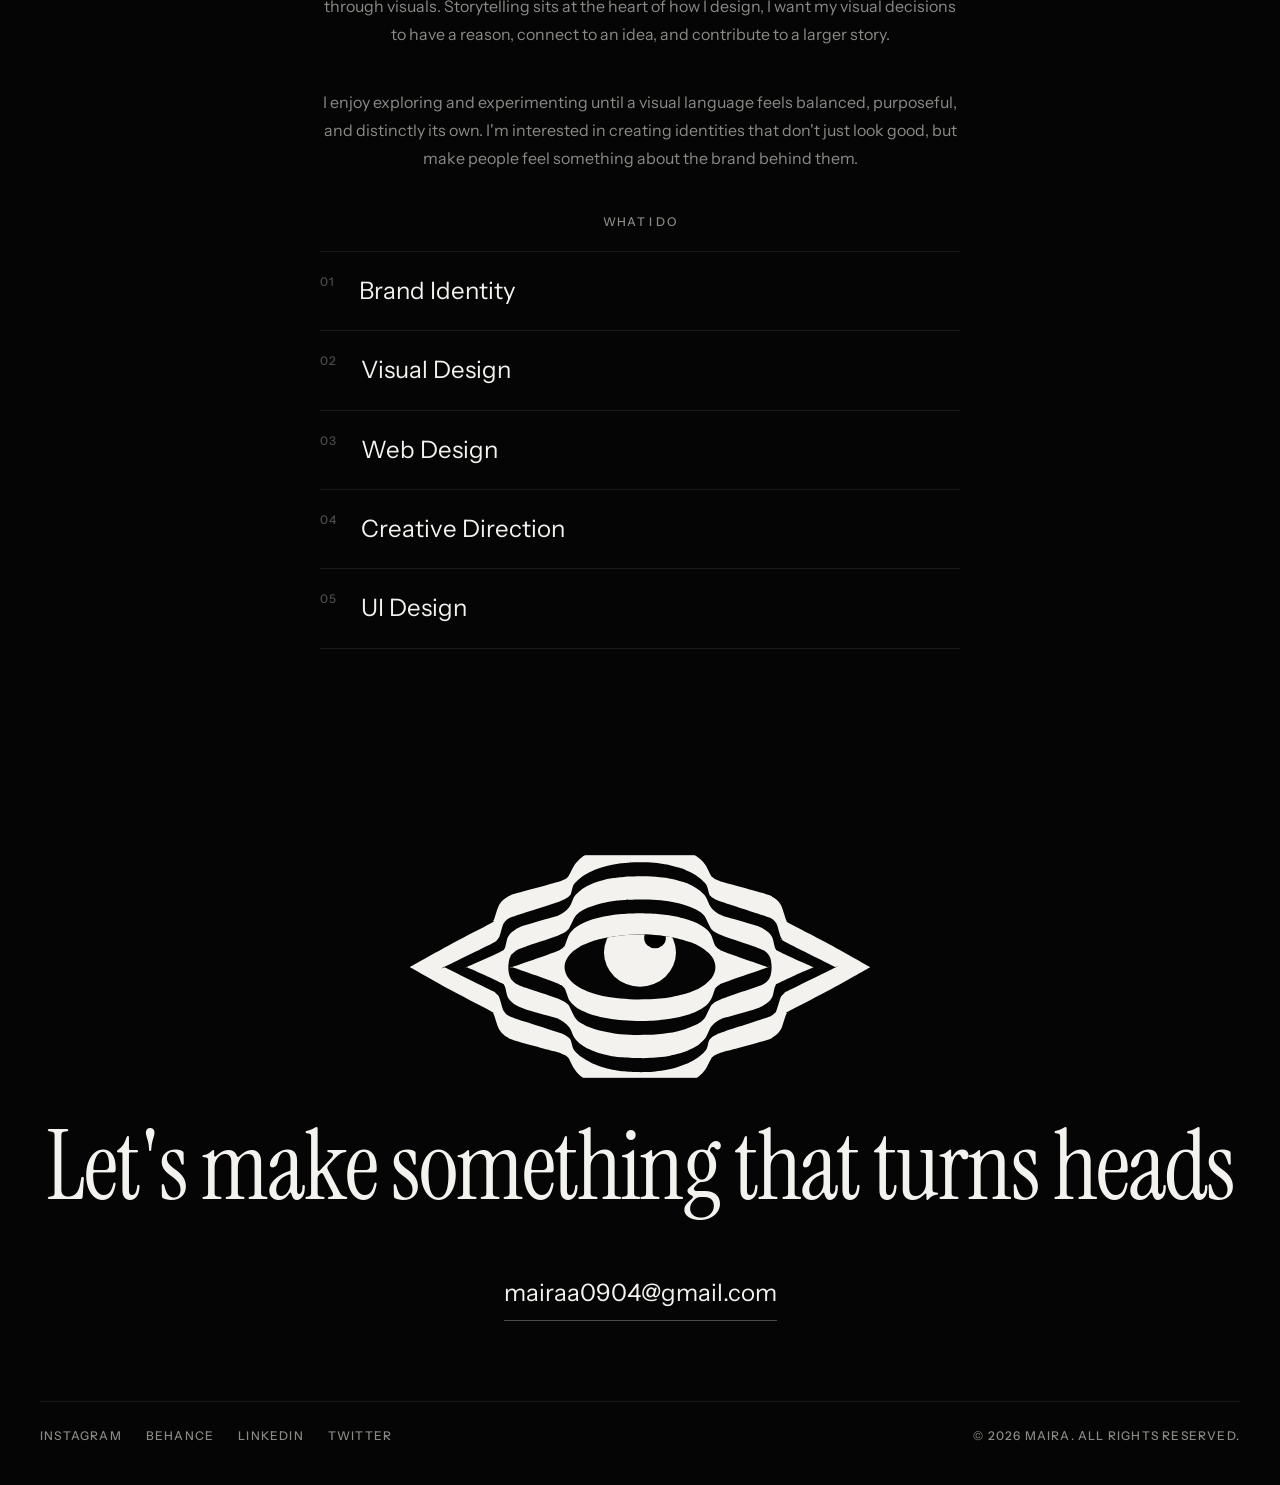
==== commit 2c83a443: "Host the Epicenter redesign and rebuild its case study around it The case study documented an early " ====
--- a/index.html
+++ b/index.html
@@ -97,13 +97,13 @@
     <div class="work__grid">
 
       <a href="work/epicenter-redesign.html" class="work__card reveal" data-hover>
-        <div class="work__media"><img src="assets/work/epicenter-redesign/hero.jpg" alt="Epicenter landing page hero: a network diagram behind the headline 'Local-First, Open-Source Apps'" loading="lazy"></div>
+        <div class="work__media"><img src="assets/work/epicenter-redesign/card.jpg" alt="Epicenter landing page: the headline 'A database for your mind, built on plain text' above three tiles reading 100% open source, Local-first, and Plain text and SQLite" loading="lazy"></div>
         <div class="work__row">
           <h3 class="work__name">Epicenter — Landing Page Redesign</h3>
           <span class="work__cta">View case study</span>
         </div>
         <div class="work__tags">
-          <span>Web Design</span>
+          <span>Web Design &amp; Front-End</span>
           <span>March 2026 — Ongoing</span>
         </div>
       </a>
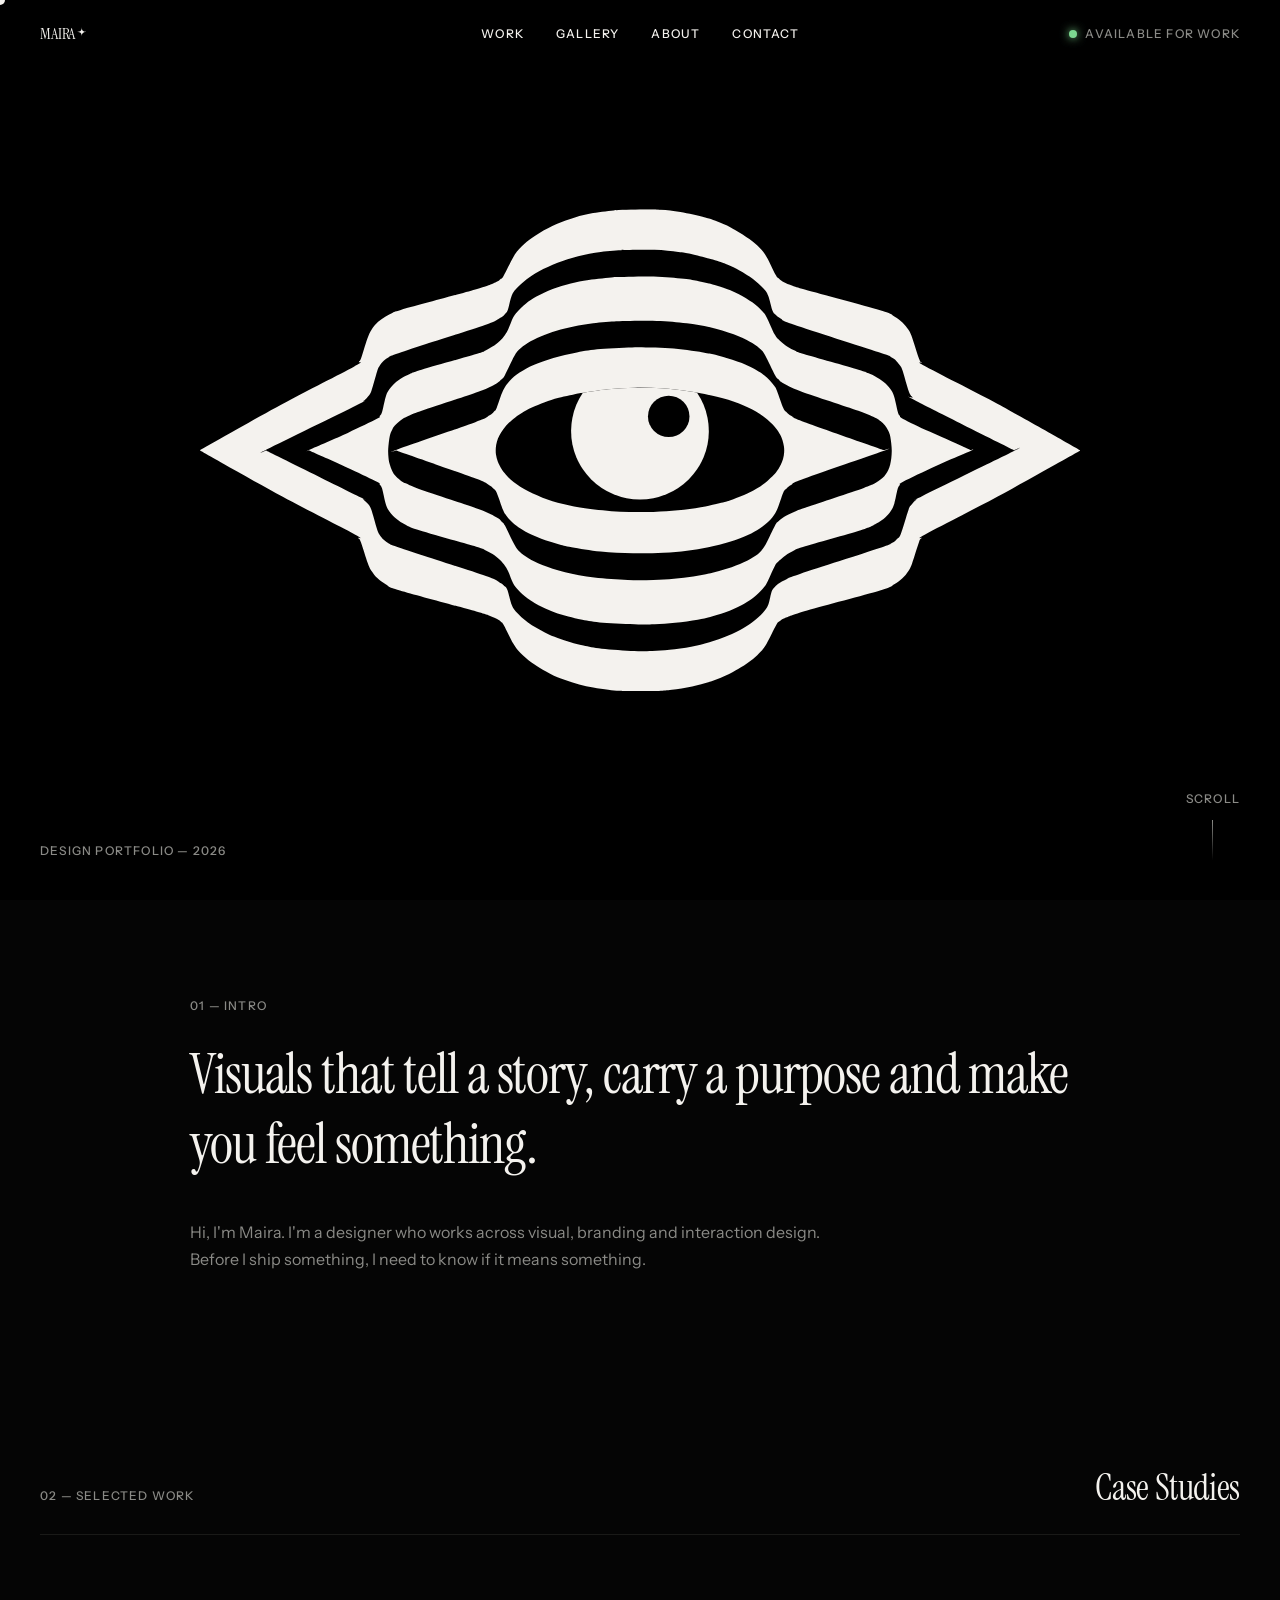
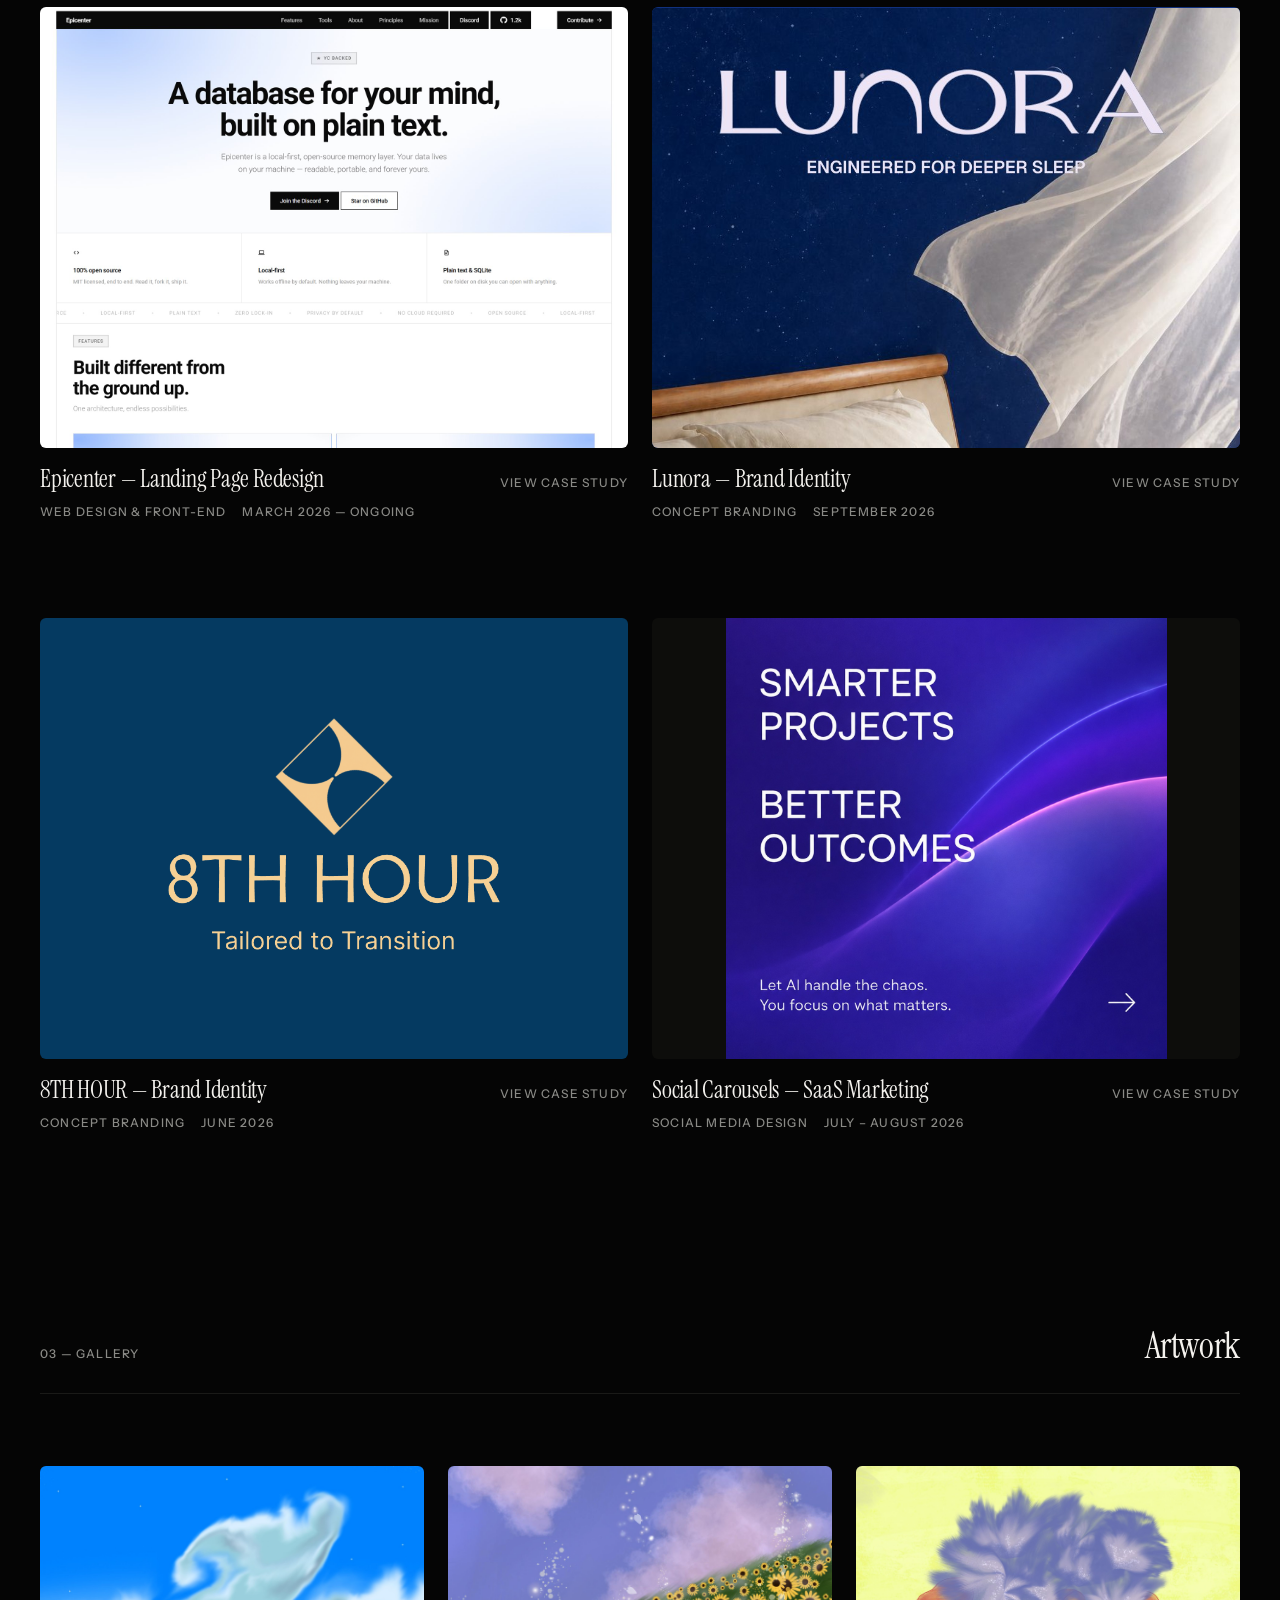
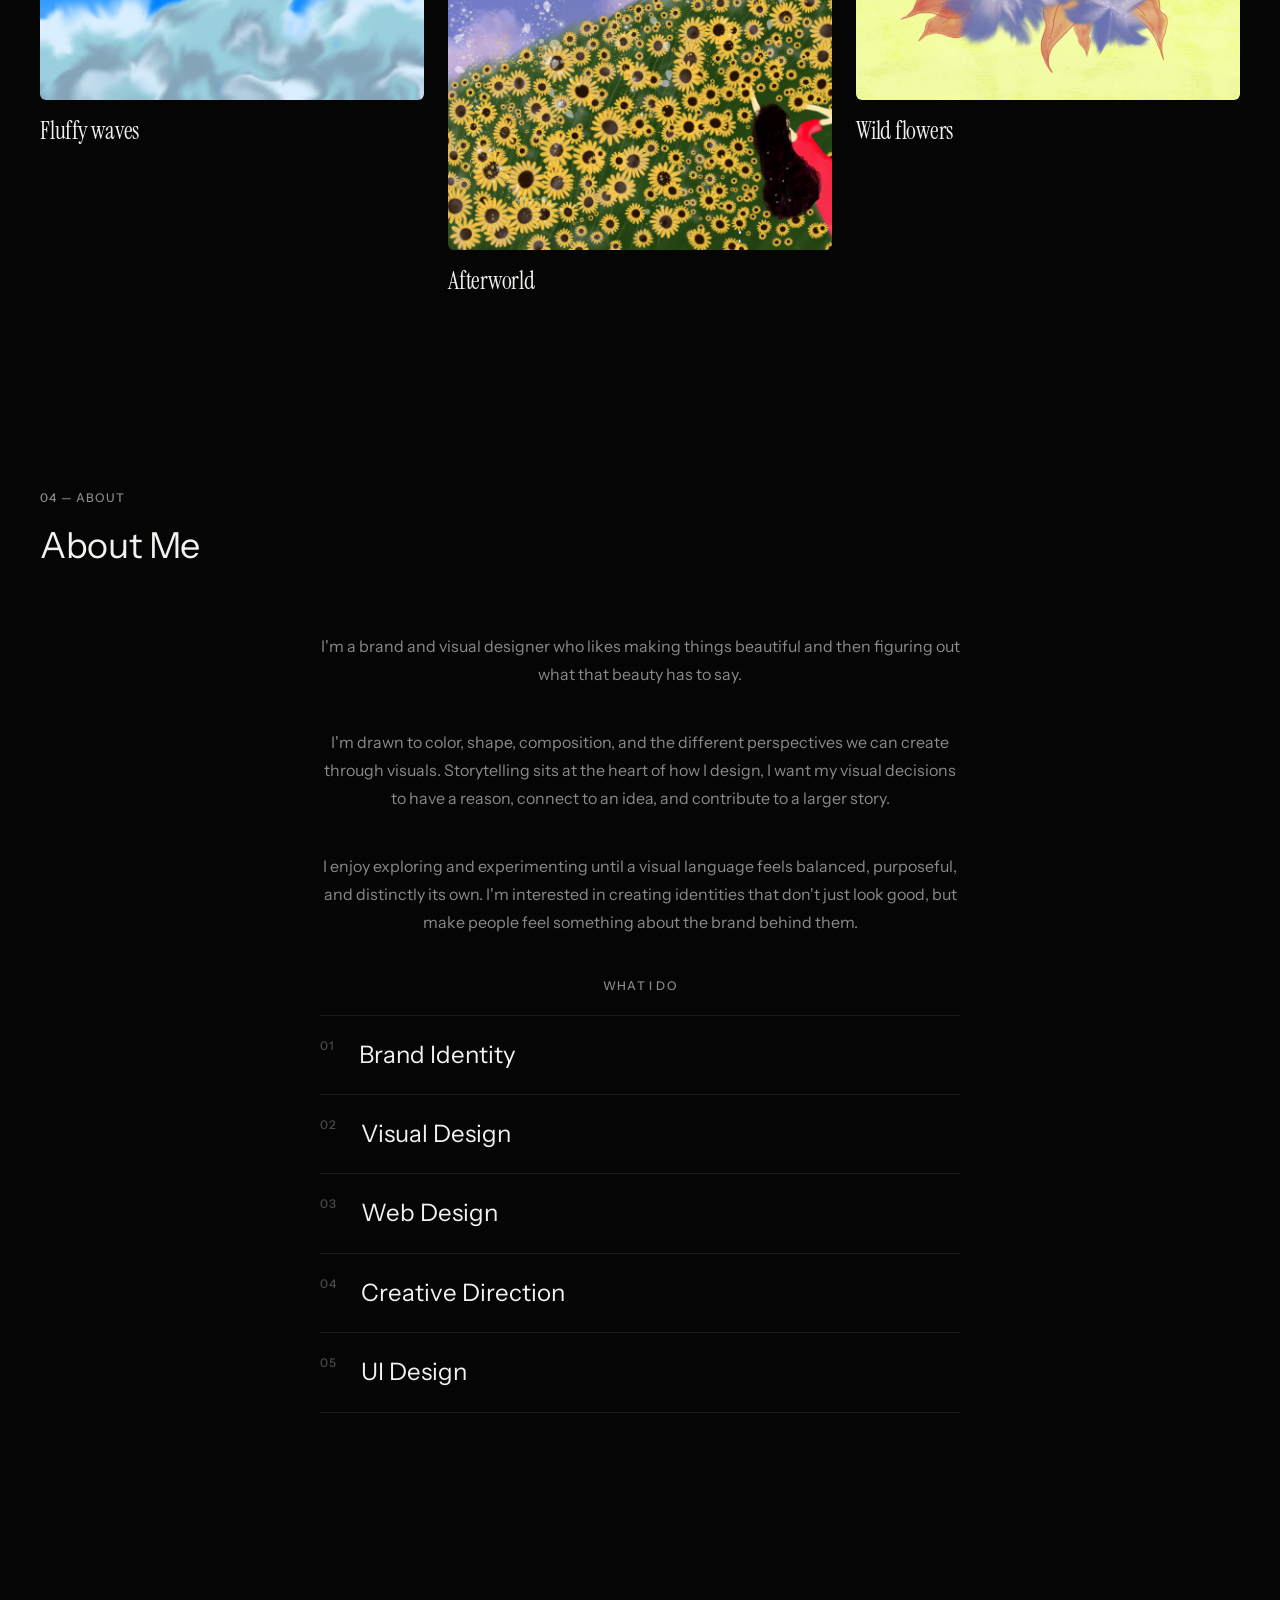
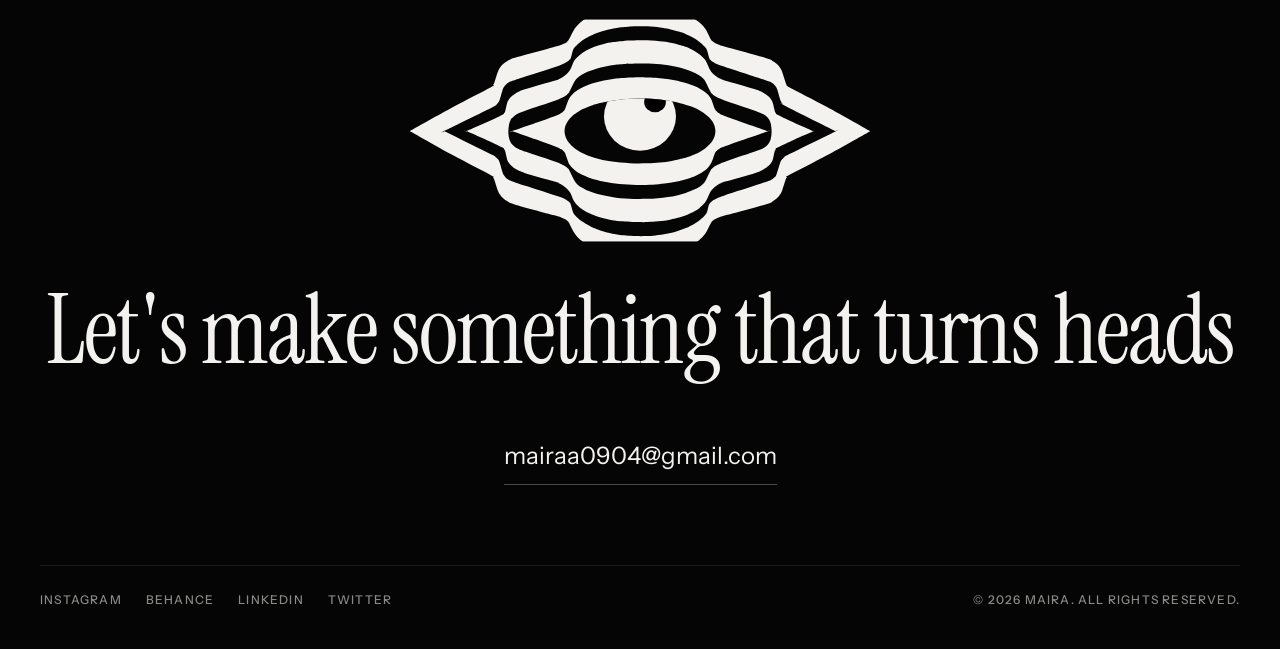
==== commit 8728c912: "Add an artwork gallery section to the homepage Three digital paintings — Fluffy waves, Afterworld an" ====
--- a/index.html
+++ b/index.html
@@ -12,7 +12,7 @@
 <link rel="preconnect" href="https://fonts.googleapis.com">
 <link rel="preconnect" href="https://fonts.gstatic.com" crossorigin>
 <link href="https://fonts.googleapis.com/css2?family=Instrument+Sans:wght@400;500;700&family=Instrument+Serif:ital@0;1&display=swap" rel="stylesheet">
-<link rel="stylesheet" href="css/style.css?v=14" />
+<link rel="stylesheet" href="css/style.css?v=15" />
 </head>
 <body>
 
@@ -40,6 +40,7 @@
 
   <nav class="nav__links">
     <a href="#work" data-hover>Work</a>
+    <a href="#gallery" data-hover>Gallery</a>
     <a href="#about" data-hover>About</a>
     <a href="#contact" data-hover>Contact</a>
   </nav>
@@ -56,6 +57,7 @@
 
 <div class="mobile-menu" id="mobileMenu">
   <a href="#work" data-hover>Work</a>
+  <a href="#gallery" data-hover>Gallery</a>
   <a href="#about" data-hover>About</a>
   <a href="#contact" data-hover>Contact</a>
 </div>
@@ -108,6 +110,20 @@
         </div>
       </a>
 
+      <a href="work/lunora.html" class="work__card reveal" data-hover>
+        <div class="work__media work__media--night">
+          <img src="assets/work/lunora/card.jpg" alt="Lunora wordmark in moonlight lilac on a midnight-blue bedroom wall, a sheer curtain lifting over the bed, above the line Engineered for deeper sleep" loading="lazy">
+        </div>
+        <div class="work__row">
+          <h3 class="work__name">Lunora — Brand Identity</h3>
+          <span class="work__cta">View case study</span>
+        </div>
+        <div class="work__tags">
+          <span>Concept Branding</span>
+          <span>September 2026</span>
+        </div>
+      </a>
+
       <a href="work/8th-hour.html" class="work__card reveal" data-hover>
         <div class="work__media work__media--navy">
           <img src="assets/work/8th-hour/logo-navy.png" alt="8TH HOUR wordmark and diamond monogram in gold on navy" loading="lazy">
@@ -139,9 +155,41 @@
     </div>
   </section>
 
+  <section id="gallery" class="gallery">
+    <div class="gallery__header">
+      <span class="gallery__index reveal">03 — Gallery</span>
+      <h2 class="reveal">Artwork</h2>
+    </div>
+
+    <div class="gallery__grid">
+
+      <figure class="gallery__item reveal">
+        <div class="gallery__media">
+          <img src="assets/gallery/fluffy-waves.jpg" width="1800" height="1099" alt="A towering cloud curling over like a breaking wave against a deep blue sky, painted in soft whites and pale sea greens with a scattering of stars" loading="lazy">
+        </div>
+        <figcaption class="gallery__name">Fluffy waves</figcaption>
+      </figure>
+
+      <figure class="gallery__item reveal">
+        <div class="gallery__media">
+          <img src="assets/gallery/afterworld.jpg" width="1600" height="1600" alt="A figure in a red dress seen from behind, reaching into a hillside of sunflowers under a violet sky with pink clouds and drifting petals" loading="lazy">
+        </div>
+        <figcaption class="gallery__name">Afterworld</figcaption>
+      </figure>
+
+      <figure class="gallery__item reveal">
+        <div class="gallery__media">
+          <img src="assets/gallery/wild-flowers.jpg" width="1800" height="1099" alt="Soft indigo and lilac blooms with feathered, brush-blown edges and curling orange leaves, set against a chartreuse ground" loading="lazy">
+        </div>
+        <figcaption class="gallery__name">Wild flowers</figcaption>
+      </figure>
+
+    </div>
+  </section>
+
   <section id="about" class="about">
     <div class="about__header">
-      <span class="about__index reveal">03 — About</span>
+      <span class="about__index reveal">04 — About</span>
       <h2 class="reveal">About Me</h2>
     </div>
 
--- a/css/style.css
+++ b/css/style.css
@@ -10,6 +10,10 @@
   --white: #f4f2ee;
   --grey: #8a8a86;
   --grey-dim: #4a4a47;
+  /* Reading grey — for long-form copy that is actually read rather than
+     scanned. --grey sits near 6:1 on the page ground, which is fine for a
+     label and tiring for a paragraph; this clears 8:1. */
+  --grey-read: #adada8;
   --accent: #d89e9e;
   --rule: #1a1a18;
 
@@ -38,11 +42,16 @@
   --track-display: -0.01em;
   --track-hero: -0.02em;
 
-  /* Type scale — six levels, one per job the site actually has.
+  /* Type scale — eight levels, one per job the site actually has.
      Ratios widen as the sizes grow, so text steps stay tight and display
-     steps stay decisive, and no two levels collide at any width. */
+     steps stay decisive, and no two levels collide at any width.
+     Note and prose sit either side of body: body is the UI size (links,
+     nav, item meta), prose is the size long-form case study copy is read
+     at, and note is the caption size that pairs with it. */
   --type-micro: 12px;                          /* labels, meta, nav */
+  --type-note: clamp(14px, 1.05vw, 16px);      /* captions, notes under art */
   --type-body: 16px;                           /* prose, links, wordmark */
+  --type-prose: clamp(19px, 1.5vw, 22px);      /* case study reading copy */
   --type-sub: clamp(20px, 1.9vw, 24px);        /* item titles, list rows */
   --type-heading: clamp(24px, 2.8vw, 36px);    /* section titles */
   --type-statement: clamp(32px, 4.4vw, 56px);  /* ledes, taglines */
@@ -124,6 +133,8 @@
 .intro__tagline,
 .work__header h2,
 .work__name,
+.gallery__header h2,
+.gallery__name,
 .split-text {
   font-family: var(--editorial);
   font-weight: var(--fw-book);
@@ -141,6 +152,7 @@
 .work__index,
 .work__tags,
 .work__cta,
+.gallery__index,
 .about__index,
 .about__services h3,
 .about__services ul li span,
@@ -160,6 +172,7 @@
 .work__index,
 .work__tags,
 .work__cta,
+.gallery__index,
 .about__index,
 .about__services h3,
 .about__services ul li span { color: var(--grey); }
@@ -472,6 +485,10 @@
 /* The 8TH HOUR lockup carries its own navy ground, so the card matches it
    and the artwork reads as a full bleed rather than a pasted rectangle. */
 .work__media--navy { background: #053a61; }
+/* Lunora's card is a full-bleed night photograph. Matching the card ground
+   to the brand's midnight blue keeps any rounding sliver from reading as a
+   black edge against the artwork. */
+.work__media--night { background: #11317e; }
 
 .work__media img {
   width: 100%; height: 100%;
@@ -506,6 +523,57 @@
 
 @media (max-width: 768px) {
   .work__grid { grid-template-columns: 1fr; row-gap: var(--s-16); padding-bottom: 0; }
+}
+
+/* ─── Gallery ────────────────────────────────────────────────────── */
+.gallery { padding-block: var(--section-y); }
+.gallery__header {
+  display: flex;
+  align-items: baseline;
+  justify-content: space-between;
+  border-bottom: 1px solid var(--rule);
+  padding-bottom: var(--s-6);
+  margin-bottom: var(--s-2);
+}
+.gallery__header h2 {
+  font-size: var(--type-heading);
+}
+
+/* Three across, each piece at its own aspect ratio. Painted work fills an
+   arbitrary frame badly — letterboxing a square canvas next to two wide ones
+   would surround the art with more dead ground than art. So the frames are
+   left to the images and the row is hung from the top instead, which puts the
+   ragged edge along the bottom where it reads as intent rather than error. */
+.gallery__grid {
+  display: grid;
+  grid-template-columns: repeat(3, 1fr);
+  align-items: start;
+  column-gap: var(--s-6);
+  row-gap: var(--s-16);
+  padding-top: var(--s-16);
+}
+.gallery__item { margin: 0; }
+
+.gallery__media {
+  overflow: hidden;
+  border-radius: 6px;
+  background: #0d0d0b;
+  margin-bottom: var(--s-4);
+}
+.gallery__media img {
+  width: 100%;
+  height: auto;
+  display: block;
+  transition: transform 0.6s var(--ease);
+}
+.gallery__item:hover .gallery__media img { transform: scale(1.04); }
+
+.gallery__name {
+  font-size: var(--type-sub);
+}
+
+@media (max-width: 768px) {
+  .gallery__grid { grid-template-columns: 1fr; row-gap: var(--s-12); }
 }
 
 /* ─── About ──────────────────────────────────────────────────────── */
